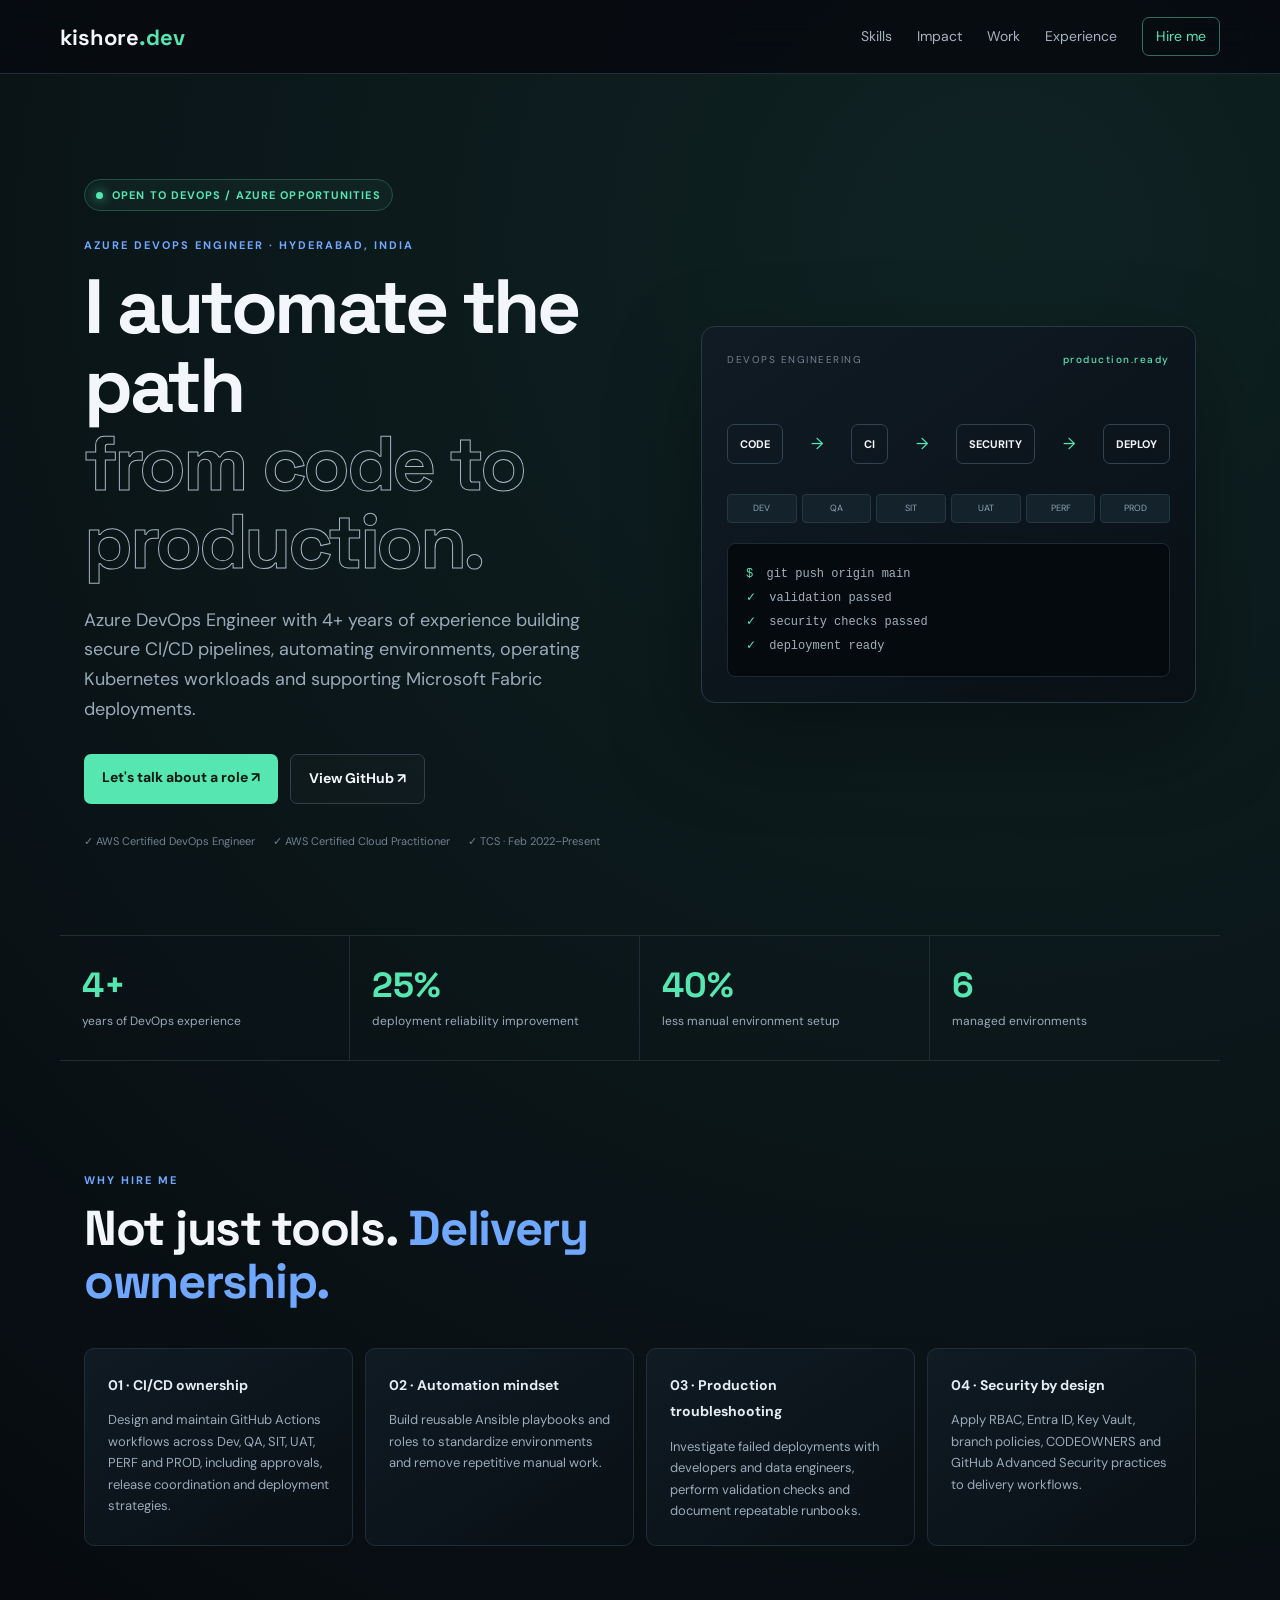
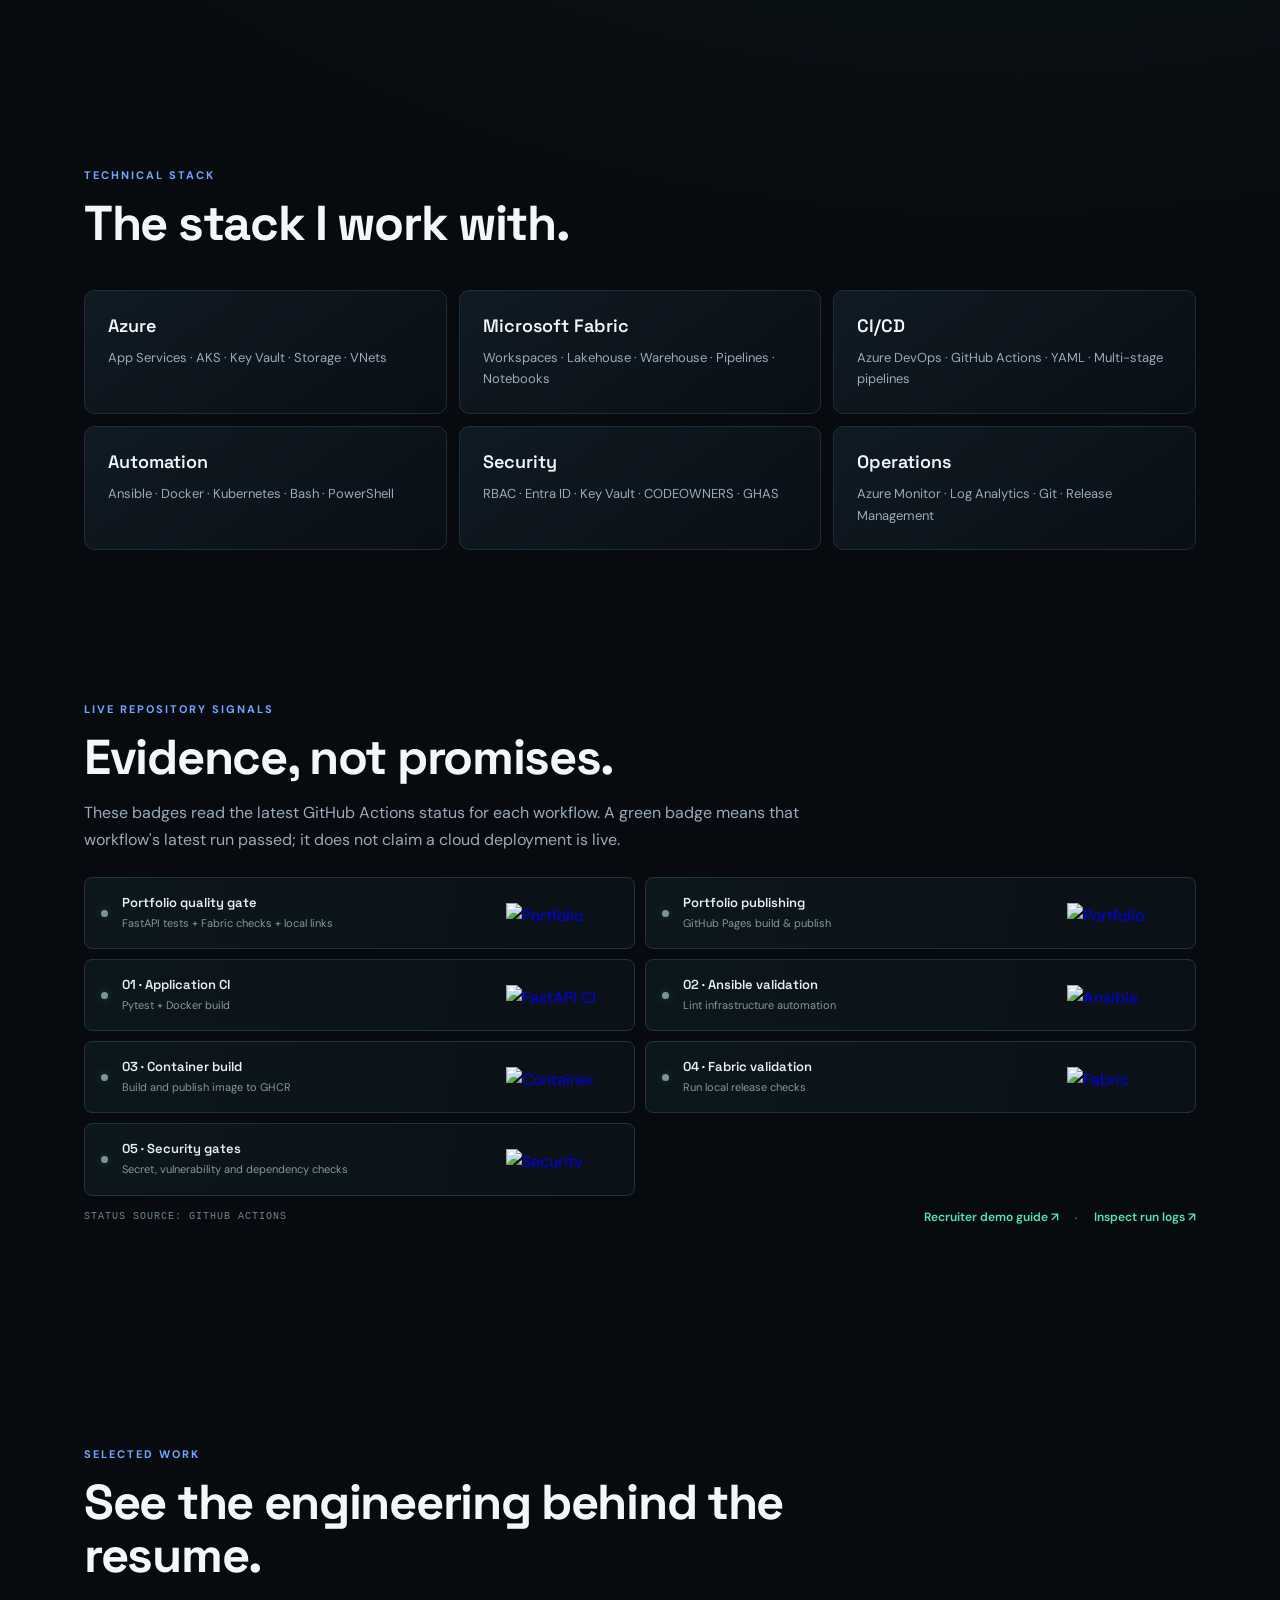
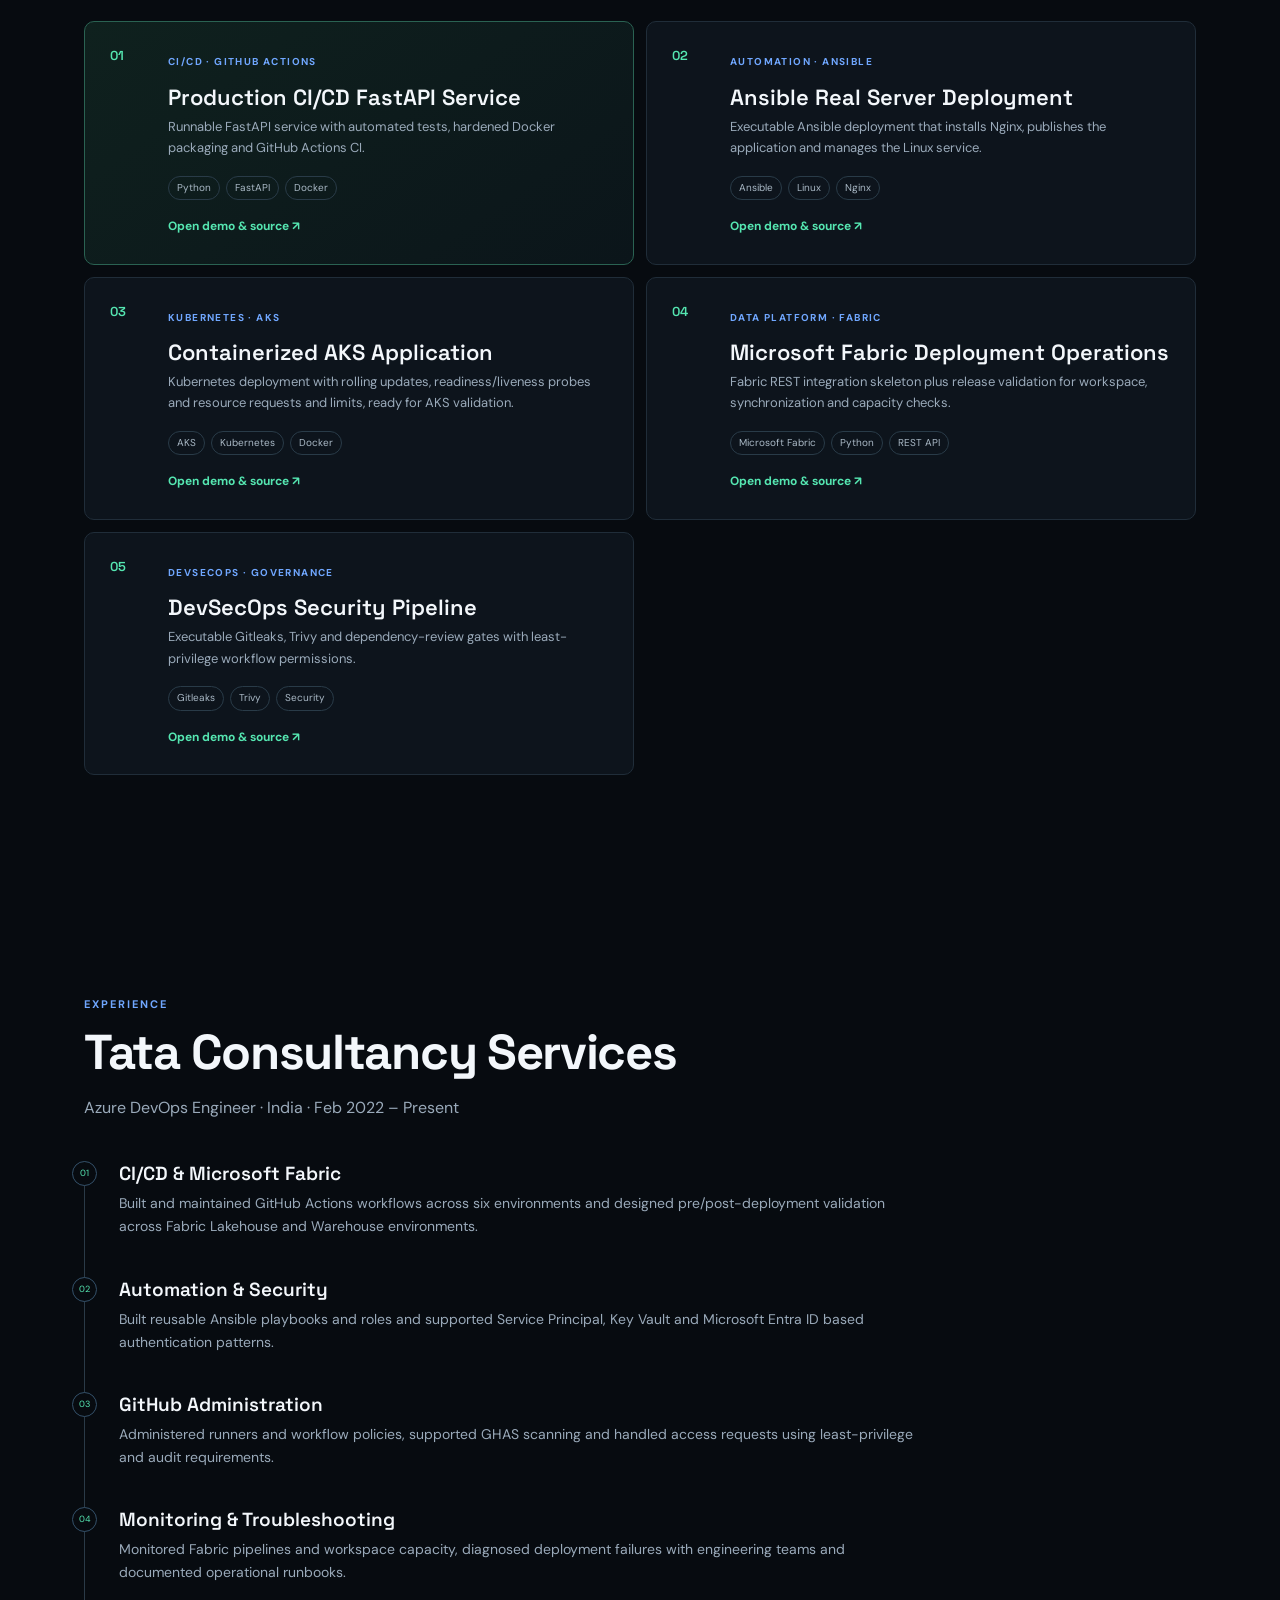
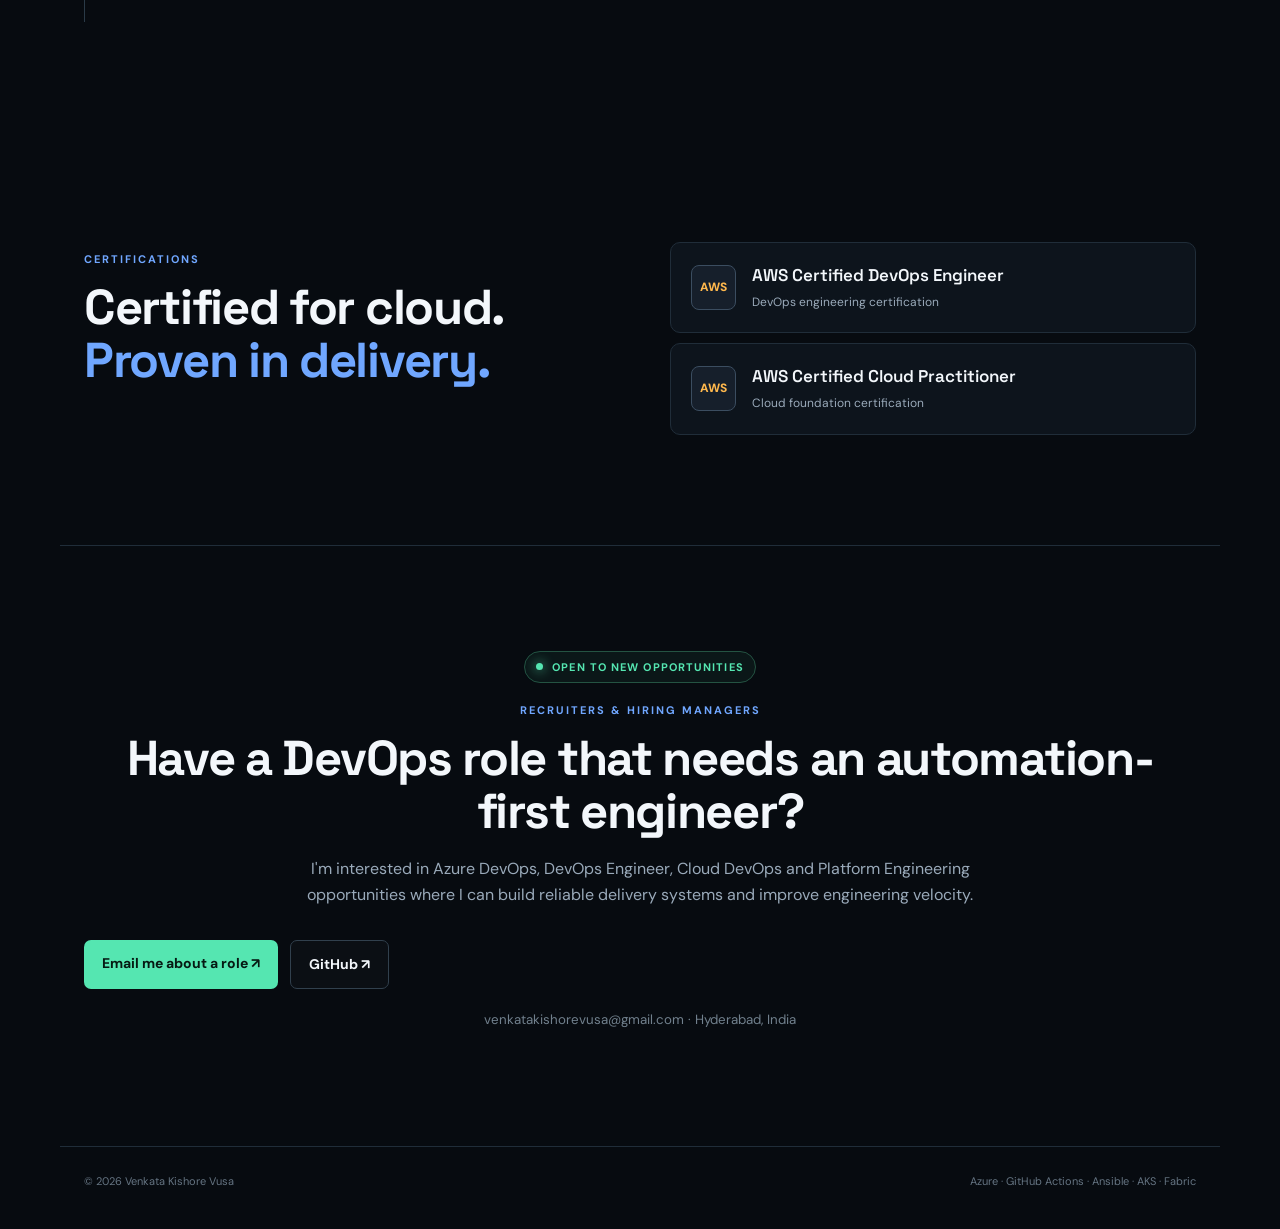
==== index.html @ d78094d7 "fix: link recruiter guide to rendered GitHub document" ====
<!doctype html>
<html lang="en">
<head>
<meta charset="utf-8">
<meta name="viewport" content="width=device-width,initial-scale=1">
<meta name="description" content="Venkata Kishore Vusa — Azure DevOps Engineer. 4+ years in Azure, GitHub Actions, CI/CD, Ansible, AKS, Microsoft Fabric and DevSecOps. Open to DevOps opportunities.">
<title>Venkata Kishore Vusa | Azure DevOps Engineer</title>
<link rel="stylesheet" href="styles.css">
<style>.project-link{display:inline-block;margin-top:17px;color:var(--accent);font-size:12px;font-weight:700;text-decoration:none}.project-link:hover{color:var(--text)}</style></head>
<body>
<header class="nav">
  <a class="brand" href="#top">kishore<span>.dev</span></a>
  <nav><a href="#skills">Skills</a><a href="#proof">Impact</a><a href="#work">Work</a><a href="#experience">Experience</a><a class="nav-hire" href="mailto:venkatakishorevusa@gmail.com?subject=DevOps%20Opportunity%20for%20Kishore">Hire me</a></nav>
</header>

<main id="top">
<section class="hero">
  <div>
    <div class="availability"><span></span> OPEN TO DEVOPS / AZURE OPPORTUNITIES</div>
    <p class="eyebrow">AZURE DEVOPS ENGINEER · HYDERABAD, INDIA</p>
    <h1>I automate the path<br><em>from code to production.</em></h1>
    <p class="lead">Azure DevOps Engineer with 4+ years of experience building secure CI/CD pipelines, automating environments, operating Kubernetes workloads and supporting Microsoft Fabric deployments.</p>
    <div class="hero-actions">
      <a class="btn primary" href="mailto:venkatakishorevusa@gmail.com?subject=DevOps%20Opportunity%20for%20Kishore">Let's talk about a role ↗</a>
      <a class="btn secondary" href="https://github.com/Kishore2488" target="_blank" rel="noreferrer">View GitHub ↗</a>
    </div>
    <div class="trust"><span>✓ AWS Certified DevOps Engineer</span><span>✓ AWS Certified Cloud Practitioner</span><span>✓ TCS · Feb 2022–Present</span></div>
  </div>
  <div class="hero-card">
    <div class="card-top"><span>DEVOPS ENGINEERING</span><b>production.ready</b></div>
    <div class="flow"><div>CODE</div><i>→</i><div>CI</div><i>→</i><div>SECURITY</div><i>→</i><div>DEPLOY</div></div>
    <div class="envs"><span>DEV</span><span>QA</span><span>SIT</span><span>UAT</span><span>PERF</span><span>PROD</span></div>
    <div class="terminal"><span>$</span> git push origin main<br><span>✓</span> validation passed<br><span>✓</span> security checks passed<br><span>✓</span> deployment ready</div>
  </div>
</section>

<section id="proof" class="proof">
  <div><strong>4+</strong><span>years of DevOps experience</span></div>
  <div><strong>25%</strong><span>deployment reliability improvement</span></div>
  <div><strong>40%</strong><span>less manual environment setup</span></div>
  <div><strong>6</strong><span>managed environments</span></div>
</section>

<section class="section recruiter">
  <div class="section-title"><p class="eyebrow">WHY HIRE ME</p><h2>Not just tools. <span>Delivery ownership.</span></h2></div>
  <div class="hire-grid">
    <article><b>01 · CI/CD ownership</b><p>Design and maintain GitHub Actions workflows across Dev, QA, SIT, UAT, PERF and PROD, including approvals, release coordination and deployment strategies.</p></article>
    <article><b>02 · Automation mindset</b><p>Build reusable Ansible playbooks and roles to standardize environments and remove repetitive manual work.</p></article>
    <article><b>03 · Production troubleshooting</b><p>Investigate failed deployments with developers and data engineers, perform validation checks and document repeatable runbooks.</p></article>
    <article><b>04 · Security by design</b><p>Apply RBAC, Entra ID, Key Vault, branch policies, CODEOWNERS and GitHub Advanced Security practices to delivery workflows.</p></article>
  </div>
</section>

<section id="skills" class="section">
  <div class="section-title"><p class="eyebrow">TECHNICAL STACK</p><h2>The stack I work with.</h2></div>
  <div class="skill-grid">
    <div><b>Azure</b><p>App Services · AKS · Key Vault · Storage · VNets</p></div>
    <div><b>Microsoft Fabric</b><p>Workspaces · Lakehouse · Warehouse · Pipelines · Notebooks</p></div>
    <div><b>CI/CD</b><p>Azure DevOps · GitHub Actions · YAML · Multi-stage pipelines</p></div>
    <div><b>Automation</b><p>Ansible · Docker · Kubernetes · Bash · PowerShell</p></div>
    <div><b>Security</b><p>RBAC · Entra ID · Key Vault · CODEOWNERS · GHAS</p></div>
    <div><b>Operations</b><p>Azure Monitor · Log Analytics · Git · Release Management</p></div>
  </div>
</section>

<section class="ops-panel section" id="pipeline-status">
  <div class="section-title"><p class="eyebrow">LIVE REPOSITORY SIGNALS</p><h2>Evidence, not promises.</h2><p class="muted">These badges read the latest GitHub Actions status for each workflow. A green badge means that workflow's latest run passed; it does not claim a cloud deployment is live.</p></div>
  <div class="ops-grid">
    <a class="ops-row" href="https://github.com/Kishore2488/azure-devops-engineer-portfolio/actions/workflows/portfolio-quality.yml" target="_blank" rel="noreferrer"><span class="ops-led"></span><span><b>Portfolio quality gate</b><small>FastAPI tests + Fabric checks + local links</small></span><img alt="Portfolio quality workflow status" src="https://github.com/Kishore2488/azure-devops-engineer-portfolio/actions/workflows/portfolio-quality.yml/badge.svg?branch=main"></a>
    <a class="ops-row" href="https://github.com/Kishore2488/azure-devops-engineer-portfolio/actions/workflows/pages.yml" target="_blank" rel="noreferrer"><span class="ops-led"></span><span><b>Portfolio publishing</b><small>GitHub Pages build & publish</small></span><img alt="Portfolio publishing workflow status" src="https://github.com/Kishore2488/azure-devops-engineer-portfolio/actions/workflows/pages.yml/badge.svg?branch=main"></a>
    <a class="ops-row" href="https://github.com/Kishore2488/azure-devops-engineer-portfolio/actions/workflows/project-01-ci.yml" target="_blank" rel="noreferrer"><span class="ops-led"></span><span><b>01 · Application CI</b><small>Pytest + Docker build</small></span><img alt="FastAPI CI status" src="https://github.com/Kishore2488/azure-devops-engineer-portfolio/actions/workflows/project-01-ci.yml/badge.svg?branch=main"></a>
    <a class="ops-row" href="https://github.com/Kishore2488/azure-devops-engineer-portfolio/actions/workflows/project-02-ansible.yml" target="_blank" rel="noreferrer"><span class="ops-led"></span><span><b>02 · Ansible validation</b><small>Lint infrastructure automation</small></span><img alt="Ansible validation status" src="https://github.com/Kishore2488/azure-devops-engineer-portfolio/actions/workflows/project-02-ansible.yml/badge.svg?branch=main"></a>
    <a class="ops-row" href="https://github.com/Kishore2488/azure-devops-engineer-portfolio/actions/workflows/project-03-container.yml" target="_blank" rel="noreferrer"><span class="ops-led"></span><span><b>03 · Container build</b><small>Build and publish image to GHCR</small></span><img alt="Container workflow status" src="https://github.com/Kishore2488/azure-devops-engineer-portfolio/actions/workflows/project-03-container.yml/badge.svg?branch=main"></a>
    <a class="ops-row" href="https://github.com/Kishore2488/azure-devops-engineer-portfolio/actions/workflows/project-04-fabric.yml" target="_blank" rel="noreferrer"><span class="ops-led"></span><span><b>04 · Fabric validation</b><small>Run local release checks</small></span><img alt="Fabric validation status" src="https://github.com/Kishore2488/azure-devops-engineer-portfolio/actions/workflows/project-04-fabric.yml/badge.svg?branch=main"></a>
    <a class="ops-row" href="https://github.com/Kishore2488/azure-devops-engineer-portfolio/actions/workflows/project-05-security.yml" target="_blank" rel="noreferrer"><span class="ops-led"></span><span><b>05 · Security gates</b><small>Secret, vulnerability and dependency checks</small></span><img alt="Security workflow status" src="https://github.com/Kishore2488/azure-devops-engineer-portfolio/actions/workflows/project-05-security.yml/badge.svg?branch=main"></a>
  </div>
  <div class="ops-foot"><span>STATUS SOURCE: GITHUB ACTIONS</span><span><a href="https://github.com/Kishore2488/azure-devops-engineer-portfolio/blob/main/docs/recruiter-guide.md" target="_blank" rel="noreferrer">Recruiter demo guide ↗</a> &nbsp;·&nbsp; <a href="https://github.com/Kishore2488/azure-devops-engineer-portfolio/actions" target="_blank" rel="noreferrer">Inspect run logs ↗</a></span></div>
</section>

<section id="work" class="section">
  <div class="section-title"><p class="eyebrow">SELECTED WORK</p><h2>See the engineering behind the resume.</h2></div>
  <div class="work-grid">
    <article class="work featured"><div class="number">01</div><div><span>CI/CD · GITHUB ACTIONS</span><h3>Production CI/CD FastAPI Service</h3><p>Runnable FastAPI service with automated tests, hardened Docker packaging and GitHub Actions CI.</p><div class="tags"><i>Python</i><i>FastAPI</i><i>Docker</i></div><a class="project-link" href="projects/01-cicd-fastapi-app/">Open demo & source ↗</a></div></article>
    <article class="work"><div class="number">02</div><div><span>AUTOMATION · ANSIBLE</span><h3>Ansible Real Server Deployment</h3><p>Executable Ansible deployment that installs Nginx, publishes the application and manages the Linux service.</p><div class="tags"><i>Ansible</i><i>Linux</i><i>Nginx</i></div><a class="project-link" href="projects/02-ansible-real-server/">Open demo & source ↗</a></div></article>
    <article class="work"><div class="number">03</div><div><span>KUBERNETES · AKS</span><h3>Containerized AKS Application</h3><p>Kubernetes deployment with rolling updates, readiness/liveness probes and resource requests and limits, ready for AKS validation.</p><div class="tags"><i>AKS</i><i>Kubernetes</i><i>Docker</i></div><a class="project-link" href="projects/03-aks-app/">Open demo & source ↗</a></div></article>
    <article class="work"><div class="number">04</div><div><span>DATA PLATFORM · FABRIC</span><h3>Microsoft Fabric Deployment Operations</h3><p>Fabric REST integration skeleton plus release validation for workspace, synchronization and capacity checks.</p><div class="tags"><i>Microsoft Fabric</i><i>Python</i><i>REST API</i></div><a class="project-link" href="projects/04-fabric-ops/">Open demo & source ↗</a></div></article>
    <article class="work"><div class="number">05</div><div><span>DEVSECOPS · GOVERNANCE</span><h3>DevSecOps Security Pipeline</h3><p>Executable Gitleaks, Trivy and dependency-review gates with least-privilege workflow permissions.</p><div class="tags"><i>Gitleaks</i><i>Trivy</i><i>Security</i></div><a class="project-link" href="projects/05-devsecops-pipeline/">Open demo & source ↗</a></div></article>
  </div>
</section>

<section id="experience" class="section experience">
  <div class="section-title"><p class="eyebrow">EXPERIENCE</p><h2>Tata Consultancy Services</h2><p class="muted">Azure DevOps Engineer · India · Feb 2022 – Present</p></div>
  <div class="timeline">
    <article><span>01</span><div><h3>CI/CD & Microsoft Fabric</h3><p>Built and maintained GitHub Actions workflows across six environments and designed pre/post-deployment validation across Fabric Lakehouse and Warehouse environments.</p></div></article>
    <article><span>02</span><div><h3>Automation & Security</h3><p>Built reusable Ansible playbooks and roles and supported Service Principal, Key Vault and Microsoft Entra ID based authentication patterns.</p></div></article>
    <article><span>03</span><div><h3>GitHub Administration</h3><p>Administered runners and workflow policies, supported GHAS scanning and handled access requests using least-privilege and audit requirements.</p></div></article>
    <article><span>04</span><div><h3>Monitoring & Troubleshooting</h3><p>Monitored Fabric pipelines and workspace capacity, diagnosed deployment failures with engineering teams and documented operational runbooks.</p></div></article>
  </div>
</section>

<section class="section certifications">
  <div class="section-title"><p class="eyebrow">CERTIFICATIONS</p><h2>Certified for cloud. <span>Proven in delivery.</span></h2></div>
  <div class="cert-grid"><article><div class="cert-badge">AWS</div><div><b>AWS Certified DevOps Engineer</b><p>DevOps engineering certification</p></div></article><article><div class="cert-badge">AWS</div><div><b>AWS Certified Cloud Practitioner</b><p>Cloud foundation certification</p></div></article></div>
</section>

<section id="contact" class="contact">
  <div class="availability"><span></span> OPEN TO NEW OPPORTUNITIES</div>
  <p class="eyebrow">RECRUITERS & HIRING MANAGERS</p>
  <h2>Have a DevOps role that needs an automation-first engineer?</h2>
  <p>I'm interested in Azure DevOps, DevOps Engineer, Cloud DevOps and Platform Engineering opportunities where I can build reliable delivery systems and improve engineering velocity.</p>
  <div class="hero-actions center"><a class="btn primary" href="mailto:venkatakishorevusa@gmail.com?subject=DevOps%20Job%20Opportunity">Email me about a role ↗</a><a class="btn secondary" href="https://github.com/Kishore2488" target="_blank" rel="noreferrer">GitHub ↗</a></div>
  <small>venkatakishorevusa@gmail.com · Hyderabad, India</small>
</section>
</main>
<footer><span>© 2026 Venkata Kishore Vusa</span><span>Azure · GitHub Actions · Ansible · AKS · Fabric</span></footer>
<script src="script.js"></script>
</body>
</html>
---- styles.css ----
@import url('https://fonts.googleapis.com/css2?family=DM+Sans:wght@400;500;600;700&family=Space+Grotesk:wght@500;600;700&display=swap');
:root{--bg:#070b10;--panel:#0d141c;--panel2:#111b24;--line:#202d39;--text:#f3f7fb;--muted:#9aaaba;--accent:#55e6b1;--blue:#70a7ff;--max:1160px}
*{box-sizing:border-box}html{scroll-behavior:smooth}body{margin:0;background:radial-gradient(circle at 78% 4%,rgba(36,95,82,.28),transparent 28%),var(--bg);color:var(--text);font-family:"DM Sans",sans-serif;line-height:1.65}.nav{position:sticky;top:0;z-index:20;display:flex;justify-content:space-between;align-items:center;padding:17px max(24px,calc((100% - var(--max))/2));background:rgba(7,11,16,.9);backdrop-filter:blur(16px);border-bottom:1px solid var(--line)}.brand{font:700 22px "Space Grotesk";color:var(--text);text-decoration:none}.brand span{color:var(--accent)}nav{display:flex;align-items:center;gap:25px}nav a{color:#a6b2bf;text-decoration:none;font-size:14px}nav a:hover{color:var(--text)}.nav-hire{border:1px solid #356e5d;border-radius:7px;padding:7px 13px;color:var(--accent)!important}.hero,.section,.proof,.contact{max-width:var(--max);margin:auto}.hero{min-height:700px;padding:105px 24px 85px;display:grid;grid-template-columns:1.05fr .95fr;gap:70px;align-items:center}.availability{display:inline-flex;align-items:center;gap:9px;border:1px solid #245342;background:rgba(49,129,98,.1);color:var(--accent);padding:6px 11px;border-radius:100px;font-size:11px;font-weight:700;letter-spacing:1.1px;margin-bottom:25px}.availability span{width:7px;height:7px;border-radius:50%;background:var(--accent);box-shadow:0 0 12px var(--accent)}.eyebrow{font-size:11px;letter-spacing:2px;color:var(--blue);font-weight:700;margin:0 0 13px}.hero h1{font:700 clamp(48px,6vw,78px)/1.02 "Space Grotesk";letter-spacing:-3.5px;margin:0 0 25px}.hero h1 em{font-style:normal;color:transparent;-webkit-text-stroke:1px #a7b7c6}.lead{font-size:18px;color:var(--muted);max-width:690px}.hero-actions{display:flex;gap:12px;flex-wrap:wrap;margin-top:30px}.btn{display:inline-block;padding:12px 18px;border-radius:7px;text-decoration:none;font-weight:700;font-size:14px}.primary{background:var(--accent);color:#061a13}.secondary{border:1px solid #31404d;color:var(--text);background:rgba(255,255,255,.015)}.trust{display:flex;gap:18px;flex-wrap:wrap;margin-top:28px;color:#718191;font-size:11px}.hero-card{border:1px solid #263947;border-radius:14px;background:linear-gradient(145deg,#101b24,#091016);padding:25px;box-shadow:0 35px 90px rgba(0,0,0,.35)}.card-top{display:flex;justify-content:space-between;font-size:10px;letter-spacing:1.5px;color:#728291}.card-top b{color:var(--accent);font-weight:500}.flow{display:flex;align-items:center;justify-content:space-between;margin:55px 0 30px}.flow div{border:1px solid #304352;border-radius:7px;padding:10px 12px;font-size:11px;font-weight:700}.flow i{font-style:normal;color:var(--accent)}.envs{display:flex;gap:5px}.envs span{flex:1;text-align:center;background:#14222b;border:1px solid #243844;border-radius:4px;padding:6px 2px;color:#91a3b2;font-size:9px}.terminal{margin-top:20px;background:#050a0e;border:1px solid #1b2b35;border-radius:8px;padding:18px;color:#9fb0ba;font:12px/2 ui-monospace,SFMono-Regular,Consolas,monospace}.terminal span{color:var(--accent);margin-right:6px}.proof{display:grid;grid-template-columns:repeat(4,1fr);border-top:1px solid var(--line);border-bottom:1px solid var(--line)}.proof div{padding:27px 22px;border-right:1px solid var(--line)}.proof div:last-child{border:0}.proof strong{display:block;color:var(--accent);font:700 35px "Space Grotesk"}.proof span{color:var(--muted);font-size:12px}.section{padding:110px 24px}.section-title{margin-bottom:40px;max-width:760px}.section h2,.contact h2{font:700 clamp(31px,4vw,49px)/1.08 "Space Grotesk";letter-spacing:-1.3px;margin:0}.section h2 span,.contact h2 span{color:var(--blue)}.hire-grid,.skill-grid{display:grid;grid-template-columns:repeat(4,1fr);gap:12px}.hire-grid article,.skill-grid div{background:linear-gradient(145deg,rgba(16,27,36,.95),rgba(9,16,22,.85));border:1px solid var(--line);border-radius:10px;padding:23px}.hire-grid article b{font-size:14px;color:#e4edf4}.hire-grid p,.skill-grid p{color:var(--muted);font-size:13px;margin:11px 0 0}.skill-grid{grid-template-columns:repeat(3,1fr)}.skill-grid div b{font:600 18px "Space Grotesk"}.skill-grid div p{margin-top:7px}.work-grid{display:grid;grid-template-columns:repeat(2,1fr);gap:12px}.work{display:grid;grid-template-columns:48px 1fr;gap:10px;border:1px solid var(--line);background:var(--panel);border-radius:10px;padding:25px}.work.featured{border-color:#2a6252;background:linear-gradient(145deg,#0f211e,#0b151a)}.number{color:var(--accent);font:600 13px "Space Grotesk"}.work span{color:var(--blue);font-size:10px;letter-spacing:1.4px;font-weight:700}.work h3{font:600 22px "Space Grotesk";margin:9px 0 5px}.work p{color:var(--muted);font-size:13px;margin:0}.tags{display:flex;gap:6px;flex-wrap:wrap;margin-top:17px}.tags i{font-style:normal;border:1px solid #293b48;color:#aab9c6;border-radius:100px;padding:3px 8px;font-size:10px}.center{text-align:center;margin-top:32px}.timeline{border-left:1px solid #2a3a47}.timeline article{position:relative;padding:0 0 38px 34px;display:grid;grid-template-columns:1fr}.timeline article>span{position:absolute;left:-13px;top:0;width:25px;height:25px;border-radius:50%;display:grid;place-items:center;border:1px solid #34516a;background:var(--bg);color:var(--accent);font-size:9px}.timeline h3{font:600 19px "Space Grotesk";margin:0 0 6px}.timeline p{color:var(--muted);max-width:800px;margin:0;font-size:14px}.muted{color:var(--muted)}.certifications{display:grid;grid-template-columns:1fr 1fr;gap:60px;align-items:center}.cert-grid{display:grid;gap:10px}.cert-grid article{display:flex;align-items:center;gap:16px;padding:20px;border:1px solid var(--line);background:var(--panel);border-radius:10px}.cert-badge{width:45px;height:45px;border-radius:8px;display:grid;place-items:center;background:#161f2b;border:1px solid #3b4d60;color:#ffb84d;font-weight:800;font-size:12px}.cert-grid b{font:600 17px "Space Grotesk"}.cert-grid p{margin:3px 0 0;color:var(--muted);font-size:12px}.contact{text-align:center;padding:105px 24px 115px;border-top:1px solid var(--line)}.contact>p:not(.eyebrow){max-width:680px;margin:18px auto;color:var(--muted)}.contact small{display:block;color:#71808d;margin-top:20px}.contact .availability{margin-bottom:18px}footer{max-width:var(--max);margin:auto;padding:25px 24px 38px;border-top:1px solid var(--line);display:flex;justify-content:space-between;color:#657482;font-size:11px}@media(max-width:850px){nav a:not(.nav-hire){display:none}.hero{grid-template-columns:1fr;padding-top:75px}.proof{grid-template-columns:1fr 1fr;margin:0 24px}.proof div:nth-child(2){border-right:0}.hire-grid{grid-template-columns:1fr 1fr}.skill-grid,.work-grid{grid-template-columns:1fr}.certifications{grid-template-columns:1fr;gap:25px}footer{display:block}footer span{display:block;margin:5px 0}}@media(max-width:520px){.hire-grid{grid-template-columns:1fr}.hero h1{letter-spacing:-2px}.flow{gap:5px}.flow div{padding:8px 6px}.trust{display:block}.trust span{display:block;margin:7px 0}}

/* Terminal-inspired operations dashboard */
.ops-panel{padding-top:40px!important}
.ops-panel .section-title{margin-bottom:24px}
.ops-grid{display:grid;grid-template-columns:1fr 1fr;gap:10px}
.ops-row{display:grid;grid-template-columns:9px minmax(0,1fr) auto;gap:12px;align-items:center;padding:16px;background:linear-gradient(100deg,#0c171b,#0a1117);border:1px solid #21343a;border-radius:8px;text-decoration:none;min-width:0;transition:border-color .2s,transform .2s}
.ops-row:hover{border-color:#3b8c70;transform:translateY(-2px)}
.ops-led{width:7px;height:7px;background:#7e929a;border-radius:50%;box-shadow:0 0 8px rgba(85,230,177,.25)}
.ops-row b{display:block;color:#e7f1f4;font:600 13px "Space Grotesk"}
.ops-row small{display:block;color:#8496a3;font-size:11px;margin-top:3px}
.ops-row img{max-width:112px;height:20px}
.ops-foot{display:flex;justify-content:space-between;align-items:center;margin-top:13px;color:#6d8589;font:10px ui-monospace,monospace;letter-spacing:1px}
.ops-foot a{color:var(--accent);text-decoration:none;font:600 12px "DM Sans";letter-spacing:0}
@media(max-width:700px){.ops-grid{grid-template-columns:1fr}.ops-row{grid-template-columns:8px minmax(0,1fr) auto}.ops-row img{max-width:100px}.ops-foot{gap:12px;align-items:flex-start;flex-direction:column}}
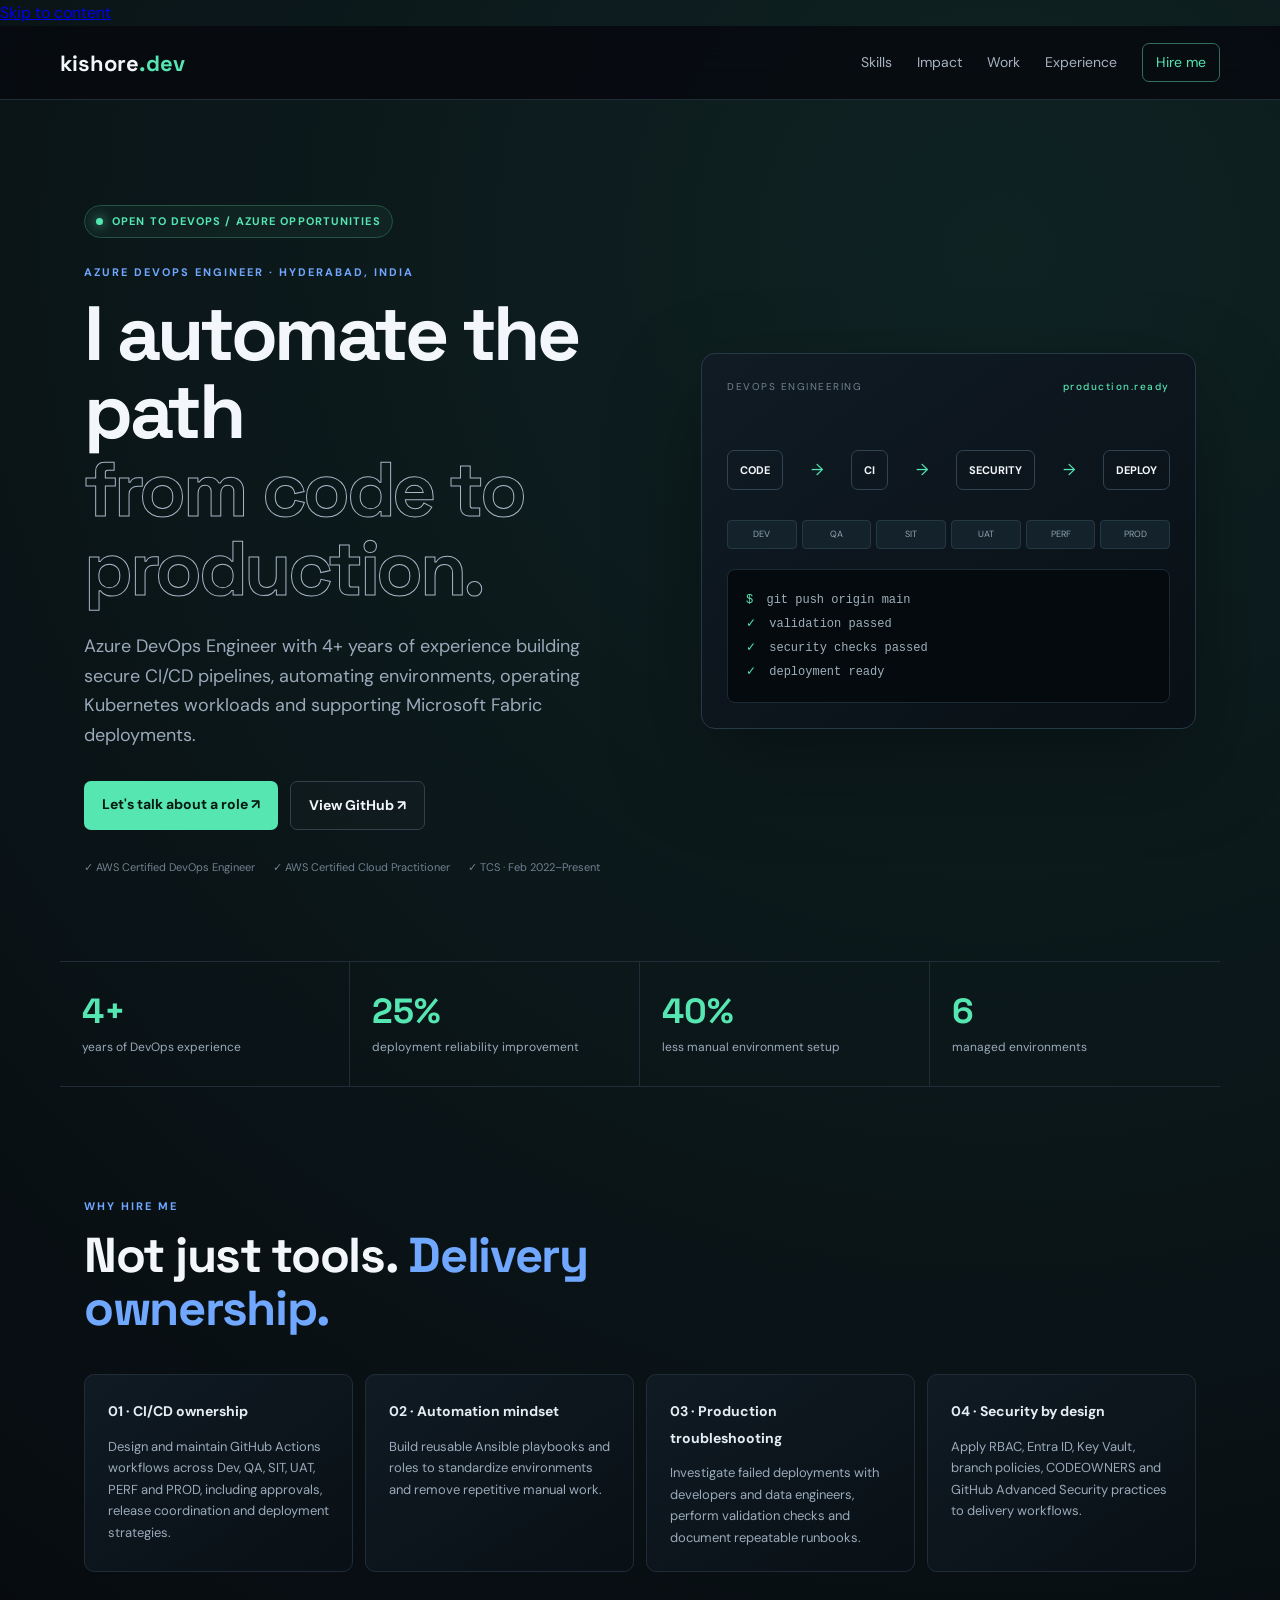
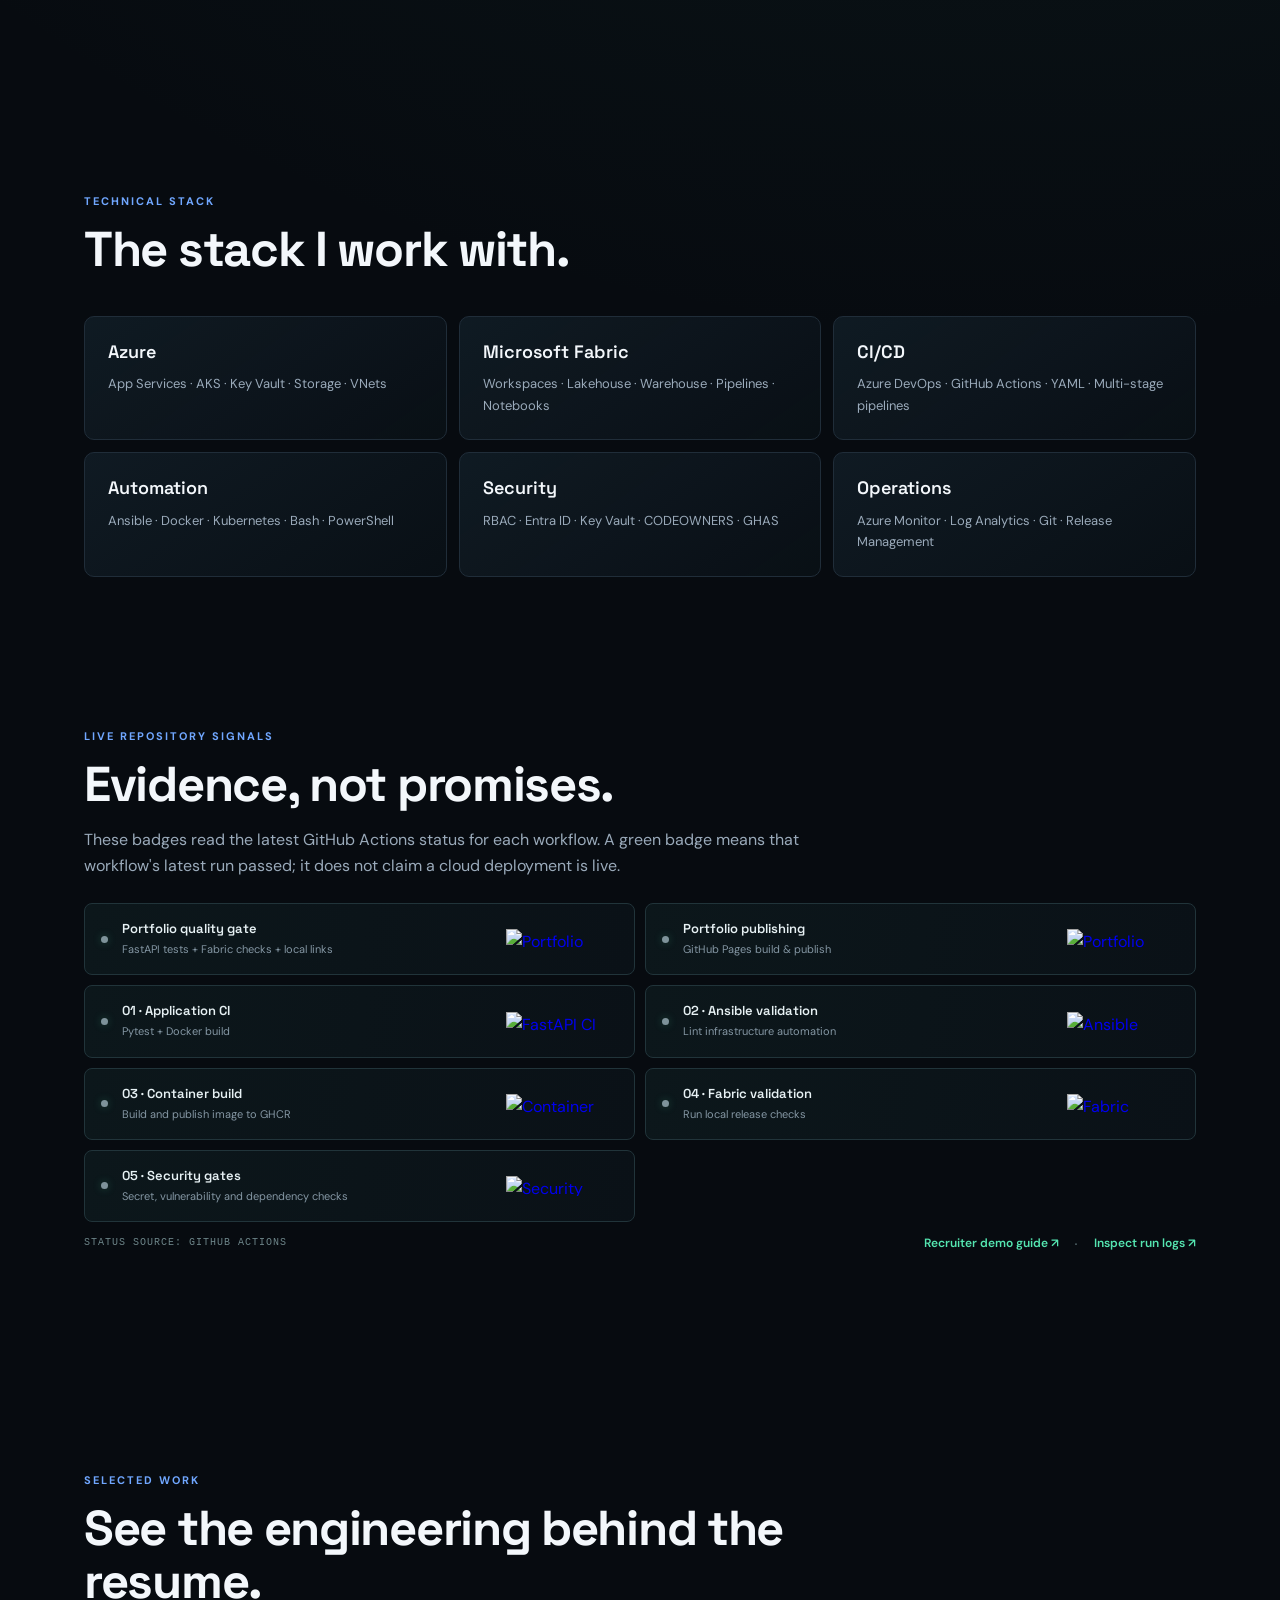
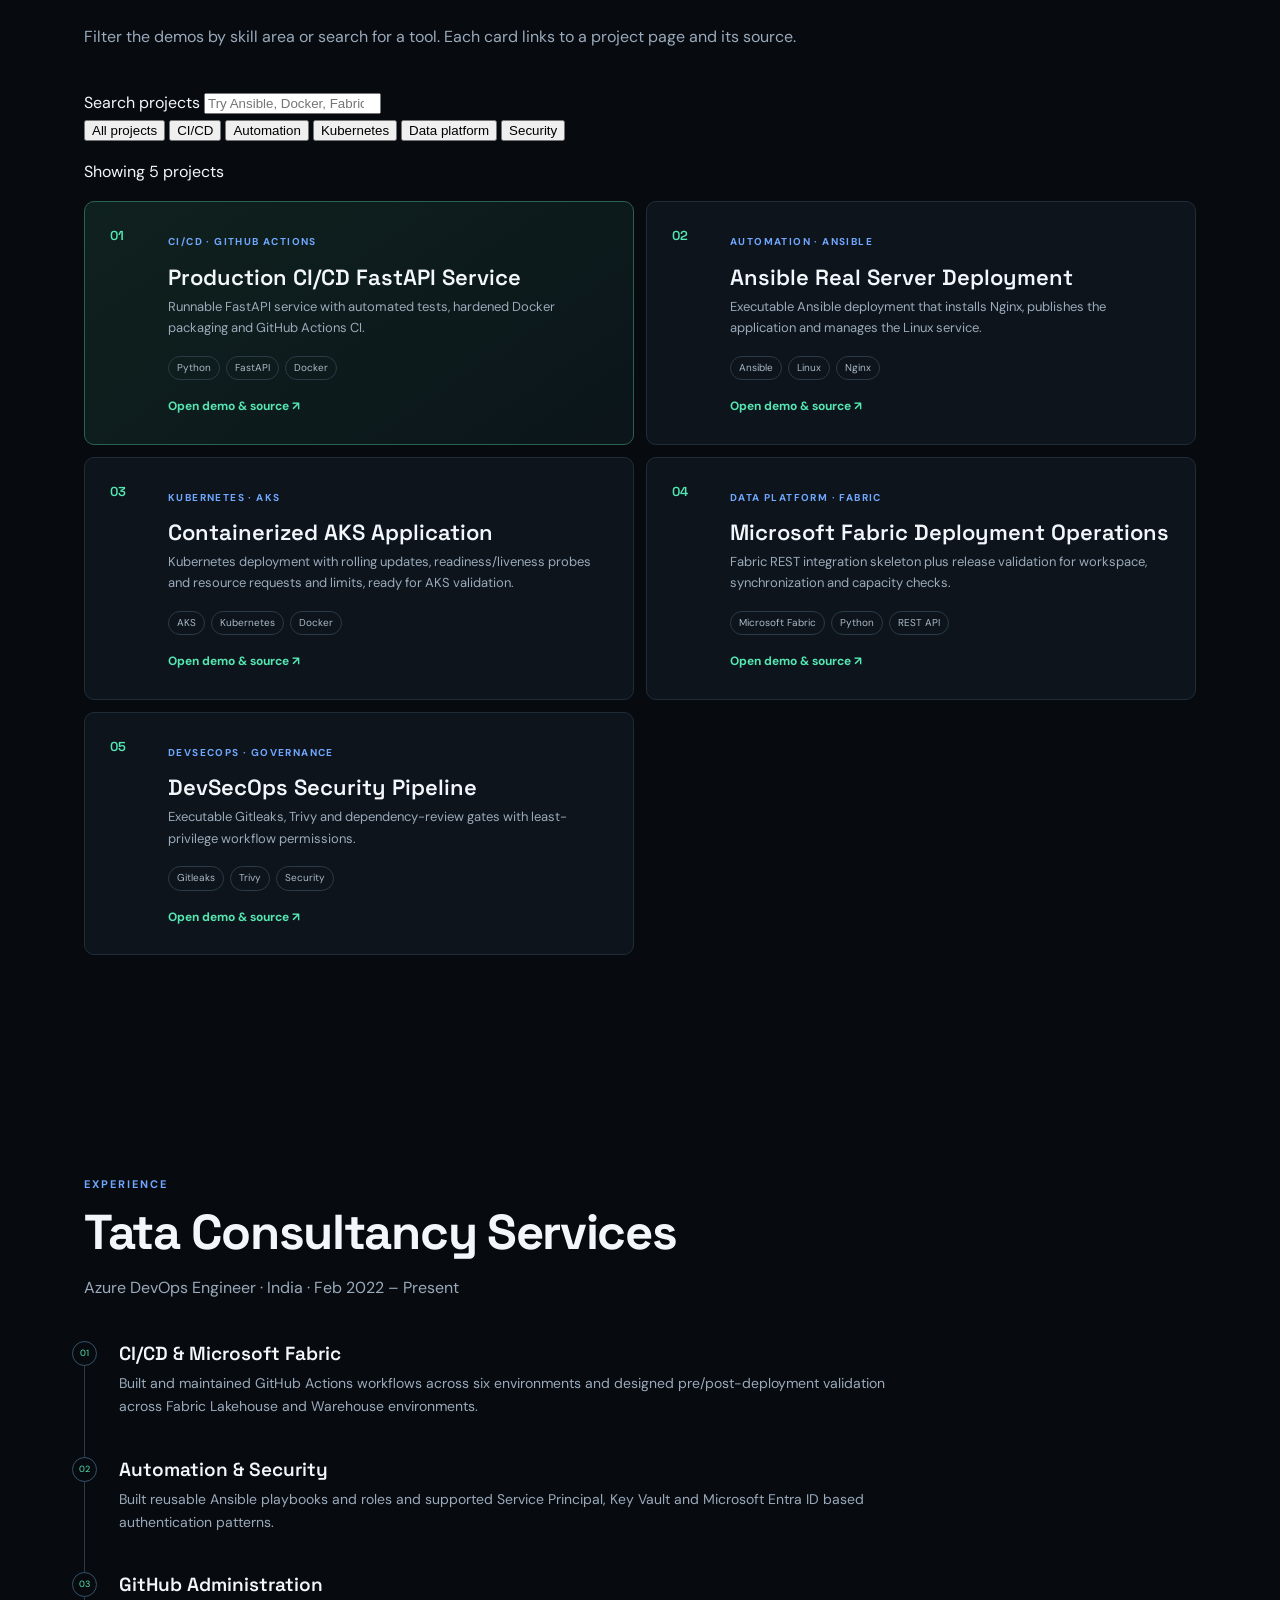
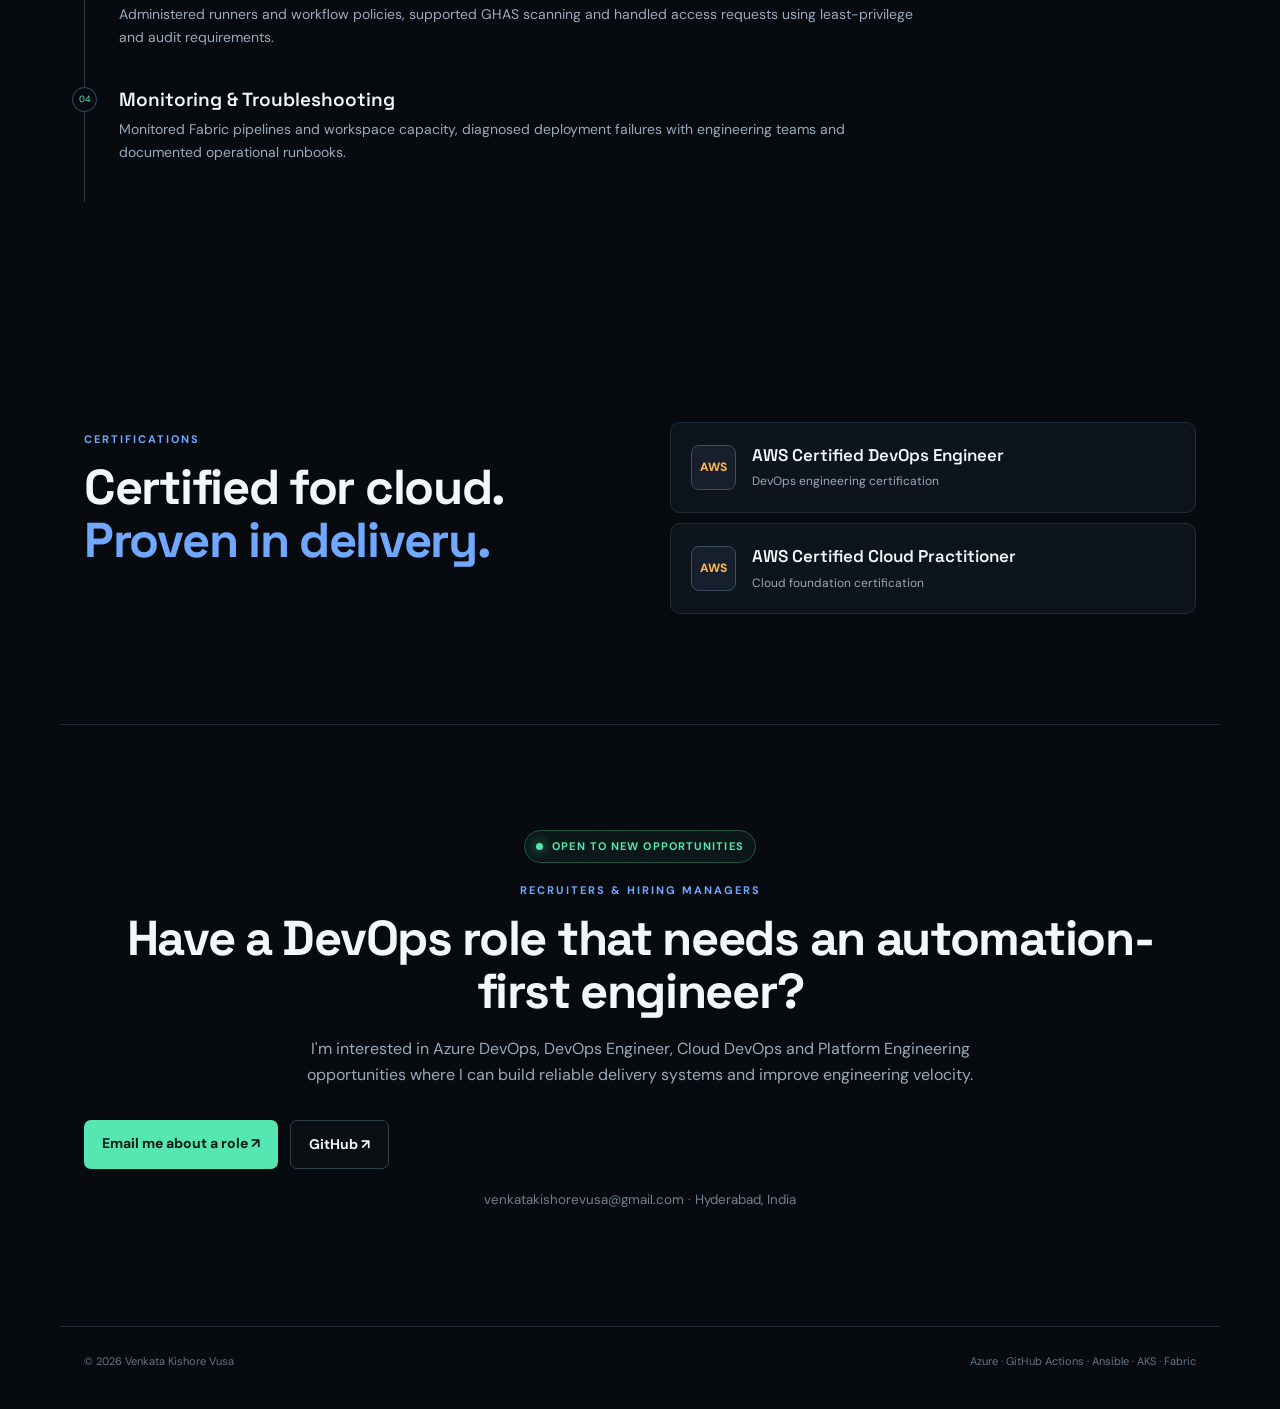
==== commit a2effd62: "feat: add searchable project explorer and social metadata" ====
--- a/index.html
+++ b/index.html
@@ -4,16 +4,22 @@
 <meta charset="utf-8">
 <meta name="viewport" content="width=device-width,initial-scale=1">
 <meta name="description" content="Venkata Kishore Vusa — Azure DevOps Engineer. 4+ years in Azure, GitHub Actions, CI/CD, Ansible, AKS, Microsoft Fabric and DevSecOps. Open to DevOps opportunities.">
+<meta name="theme-color" content="#070b10">
+<meta property="og:type" content="website">
+<meta property="og:title" content="Venkata Kishore Vusa | Azure DevOps Engineer">
+<meta property="og:description" content="A hiring-focused DevOps portfolio with executable projects, GitHub Actions quality gates and practical deployment runbooks.">
+<meta property="og:url" content="https://kishore2488.github.io/azure-devops-engineer-portfolio/">
 <title>Venkata Kishore Vusa | Azure DevOps Engineer</title>
 <link rel="stylesheet" href="styles.css">
 <style>.project-link{display:inline-block;margin-top:17px;color:var(--accent);font-size:12px;font-weight:700;text-decoration:none}.project-link:hover{color:var(--text)}</style></head>
 <body>
+<a class="skip-link" href="#main-content">Skip to content</a>
 <header class="nav">
   <a class="brand" href="#top">kishore<span>.dev</span></a>
   <nav><a href="#skills">Skills</a><a href="#proof">Impact</a><a href="#work">Work</a><a href="#experience">Experience</a><a class="nav-hire" href="mailto:venkatakishorevusa@gmail.com?subject=DevOps%20Opportunity%20for%20Kishore">Hire me</a></nav>
 </header>
 
-<main id="top">
+<main id="top" tabindex="-1">
 <section class="hero">
   <div>
     <div class="availability"><span></span> OPEN TO DEVOPS / AZURE OPPORTUNITIES</div>
@@ -78,13 +84,26 @@
 </section>
 
 <section id="work" class="section">
-  <div class="section-title"><p class="eyebrow">SELECTED WORK</p><h2>See the engineering behind the resume.</h2></div>
+  <div class="section-title"><p class="eyebrow">SELECTED WORK</p><h2>See the engineering behind the resume.</h2><p class="muted">Filter the demos by skill area or search for a tool. Each card links to a project page and its source.</p></div>
+  <div class="project-controls" aria-label="Project filters">
+    <label class="project-search-label" for="project-search">Search projects</label>
+    <input id="project-search" class="project-search" type="search" placeholder="Try Ansible, Docker, Fabric…" autocomplete="off">
+    <div class="filter-buttons" role="group" aria-label="Filter projects by category">
+      <button class="filter-btn active" type="button" data-filter="all" aria-pressed="true">All projects</button>
+      <button class="filter-btn" type="button" data-filter="cicd" aria-pressed="false">CI/CD</button>
+      <button class="filter-btn" type="button" data-filter="automation" aria-pressed="false">Automation</button>
+      <button class="filter-btn" type="button" data-filter="kubernetes" aria-pressed="false">Kubernetes</button>
+      <button class="filter-btn" type="button" data-filter="data" aria-pressed="false">Data platform</button>
+      <button class="filter-btn" type="button" data-filter="security" aria-pressed="false">Security</button>
+    </div>
+    <p id="project-results" class="project-results" role="status" aria-live="polite">Showing 5 projects</p>
+  </div>
   <div class="work-grid">
-    <article class="work featured"><div class="number">01</div><div><span>CI/CD · GITHUB ACTIONS</span><h3>Production CI/CD FastAPI Service</h3><p>Runnable FastAPI service with automated tests, hardened Docker packaging and GitHub Actions CI.</p><div class="tags"><i>Python</i><i>FastAPI</i><i>Docker</i></div><a class="project-link" href="projects/01-cicd-fastapi-app/">Open demo & source ↗</a></div></article>
-    <article class="work"><div class="number">02</div><div><span>AUTOMATION · ANSIBLE</span><h3>Ansible Real Server Deployment</h3><p>Executable Ansible deployment that installs Nginx, publishes the application and manages the Linux service.</p><div class="tags"><i>Ansible</i><i>Linux</i><i>Nginx</i></div><a class="project-link" href="projects/02-ansible-real-server/">Open demo & source ↗</a></div></article>
-    <article class="work"><div class="number">03</div><div><span>KUBERNETES · AKS</span><h3>Containerized AKS Application</h3><p>Kubernetes deployment with rolling updates, readiness/liveness probes and resource requests and limits, ready for AKS validation.</p><div class="tags"><i>AKS</i><i>Kubernetes</i><i>Docker</i></div><a class="project-link" href="projects/03-aks-app/">Open demo & source ↗</a></div></article>
-    <article class="work"><div class="number">04</div><div><span>DATA PLATFORM · FABRIC</span><h3>Microsoft Fabric Deployment Operations</h3><p>Fabric REST integration skeleton plus release validation for workspace, synchronization and capacity checks.</p><div class="tags"><i>Microsoft Fabric</i><i>Python</i><i>REST API</i></div><a class="project-link" href="projects/04-fabric-ops/">Open demo & source ↗</a></div></article>
-    <article class="work"><div class="number">05</div><div><span>DEVSECOPS · GOVERNANCE</span><h3>DevSecOps Security Pipeline</h3><p>Executable Gitleaks, Trivy and dependency-review gates with least-privilege workflow permissions.</p><div class="tags"><i>Gitleaks</i><i>Trivy</i><i>Security</i></div><a class="project-link" href="projects/05-devsecops-pipeline/">Open demo & source ↗</a></div></article>
+    <article class="work featured" data-category="cicd" data-search="fastapi python tests docker github actions continuous integration api"><div class="number">01</div><div><span>CI/CD · GITHUB ACTIONS</span><h3>Production CI/CD FastAPI Service</h3><p>Runnable FastAPI service with automated tests, hardened Docker packaging and GitHub Actions CI.</p><div class="tags"><i>Python</i><i>FastAPI</i><i>Docker</i></div><a class="project-link" href="projects/01-cicd-fastapi-app/">Open demo & source ↗</a></div></article>
+    <article class="work" data-category="automation" data-search="ansible linux nginx configuration management idempotent server"><div class="number">02</div><div><span>AUTOMATION · ANSIBLE</span><h3>Ansible Real Server Deployment</h3><p>Executable Ansible deployment that installs Nginx, publishes the application and manages the Linux service.</p><div class="tags"><i>Ansible</i><i>Linux</i><i>Nginx</i></div><a class="project-link" href="projects/02-ansible-real-server/">Open demo & source ↗</a></div></article>
+    <article class="work" data-category="kubernetes" data-search="aks kubernetes docker container rolling updates probes"><div class="number">03</div><div><span>KUBERNETES · AKS</span><h3>Containerized AKS Application</h3><p>Kubernetes deployment with rolling updates, readiness/liveness probes and resource requests and limits, ready for AKS validation.</p><div class="tags"><i>AKS</i><i>Kubernetes</i><i>Docker</i></div><a class="project-link" href="projects/03-aks-app/">Open demo & source ↗</a></div></article>
+    <article class="work" data-category="data" data-search="microsoft fabric lakehouse warehouse python rest api synchronization"><div class="number">04</div><div><span>DATA PLATFORM · FABRIC</span><h3>Microsoft Fabric Deployment Operations</h3><p>Fabric REST integration skeleton plus release validation for workspace, synchronization and capacity checks.</p><div class="tags"><i>Microsoft Fabric</i><i>Python</i><i>REST API</i></div><a class="project-link" href="projects/04-fabric-ops/">Open demo & source ↗</a></div></article>
+    <article class="work" data-category="security" data-search="devsecops gitleaks trivy dependency review secret scanning security"><div class="number">05</div><div><span>DEVSECOPS · GOVERNANCE</span><h3>DevSecOps Security Pipeline</h3><p>Executable Gitleaks, Trivy and dependency-review gates with least-privilege workflow permissions.</p><div class="tags"><i>Gitleaks</i><i>Trivy</i><i>Security</i></div><a class="project-link" href="projects/05-devsecops-pipeline/">Open demo & source ↗</a></div></article>
   </div>
 </section>
 
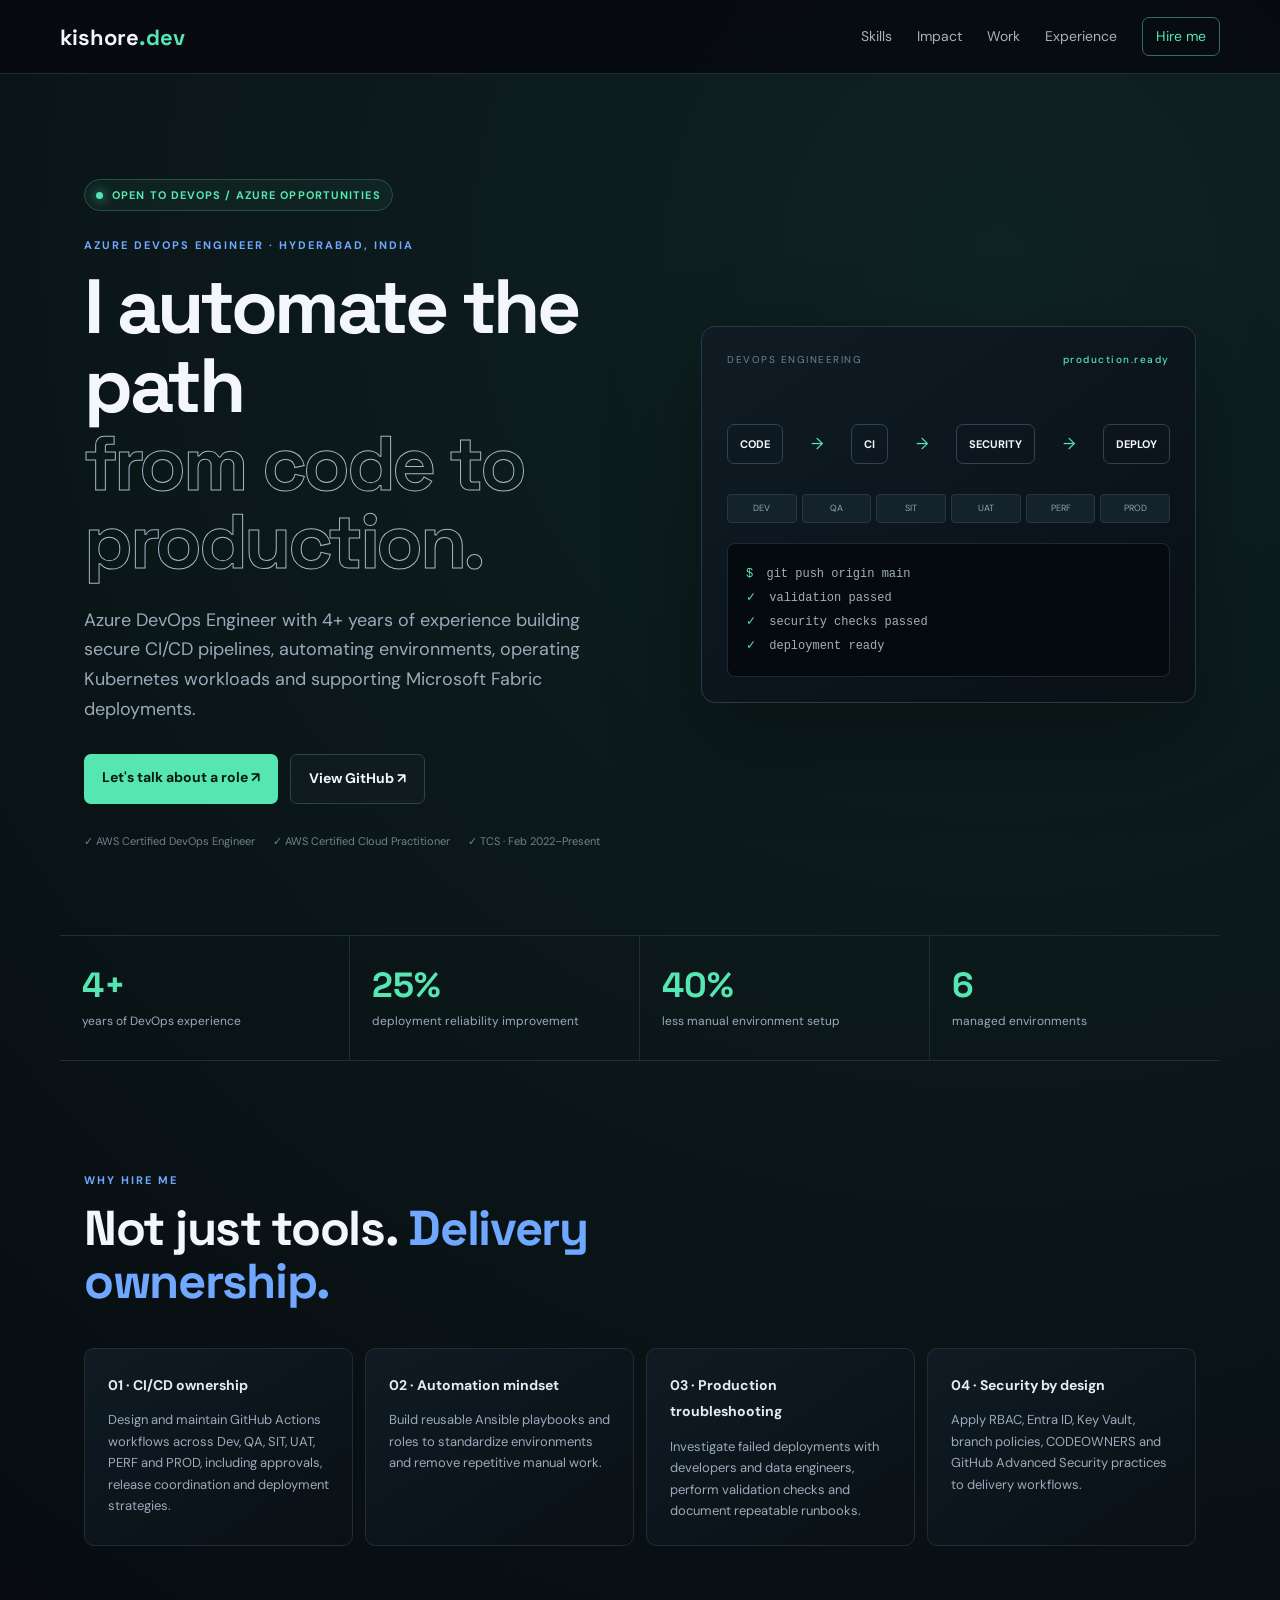
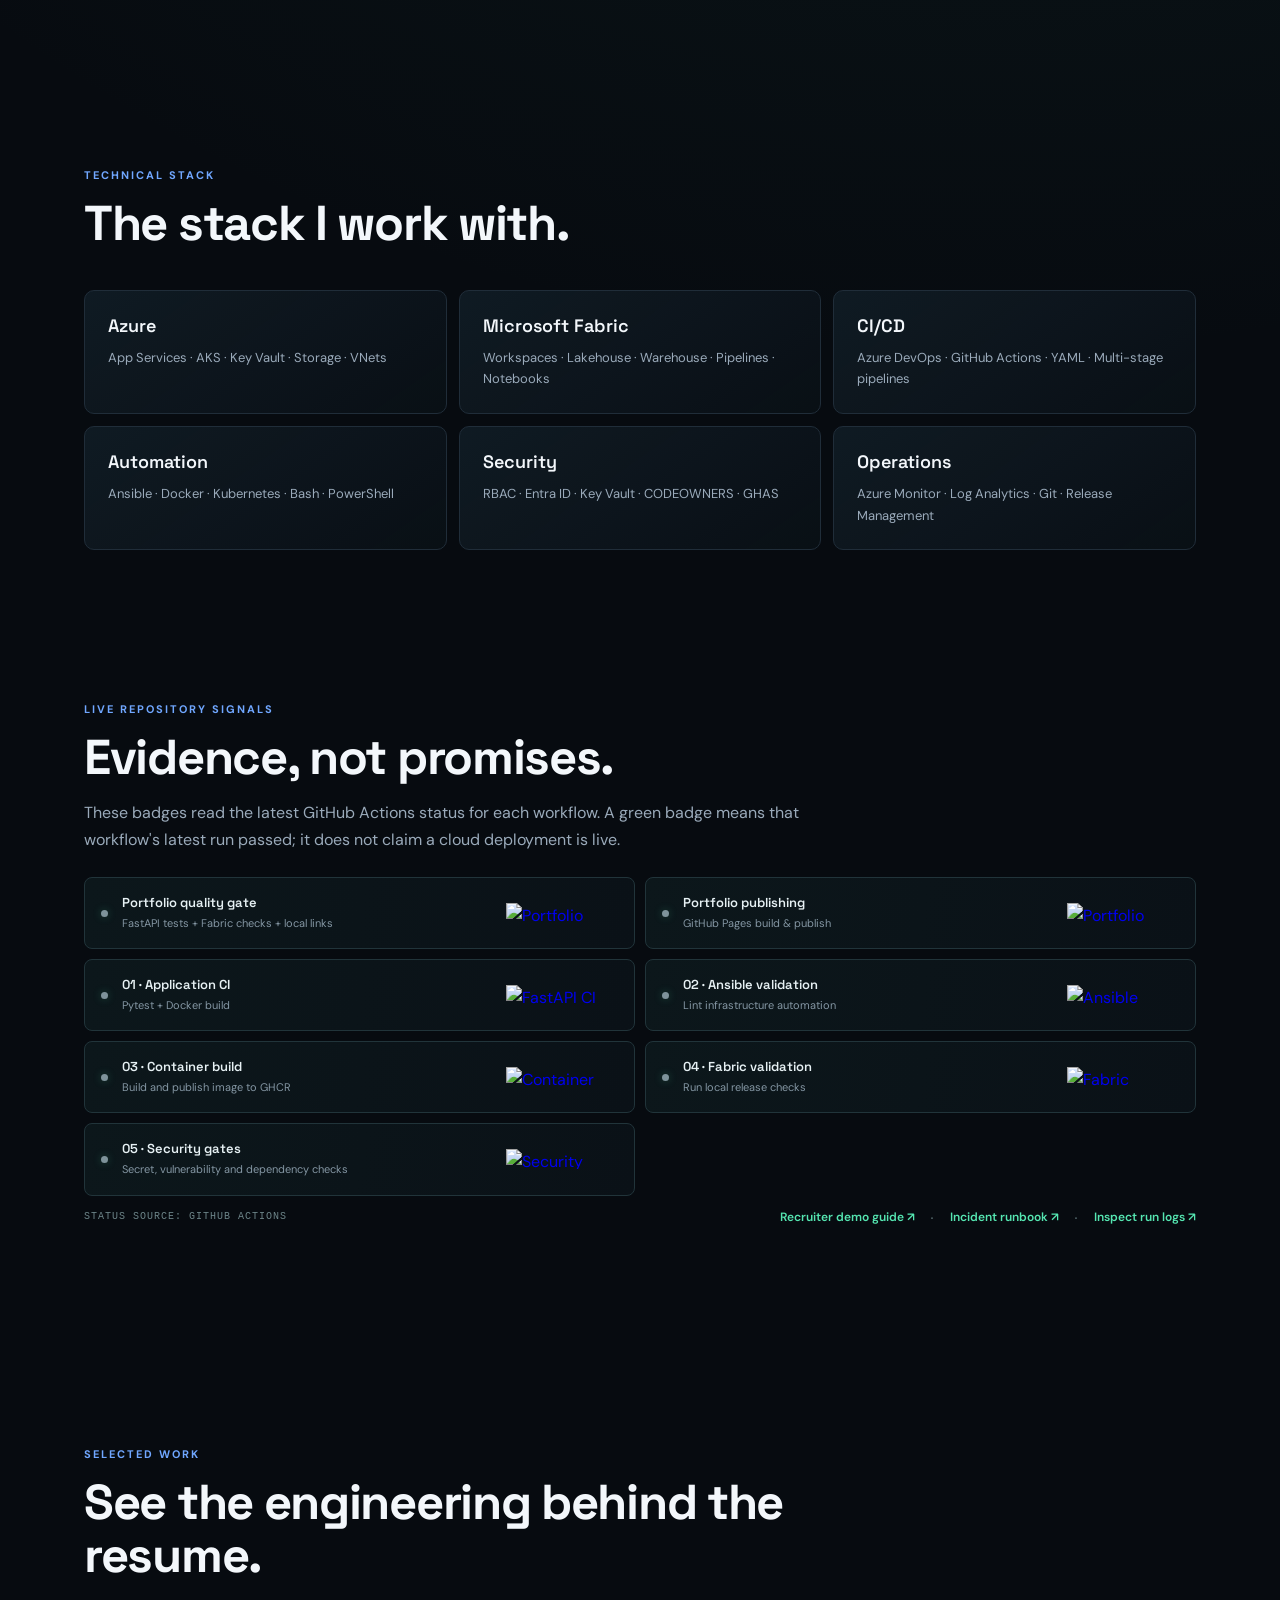
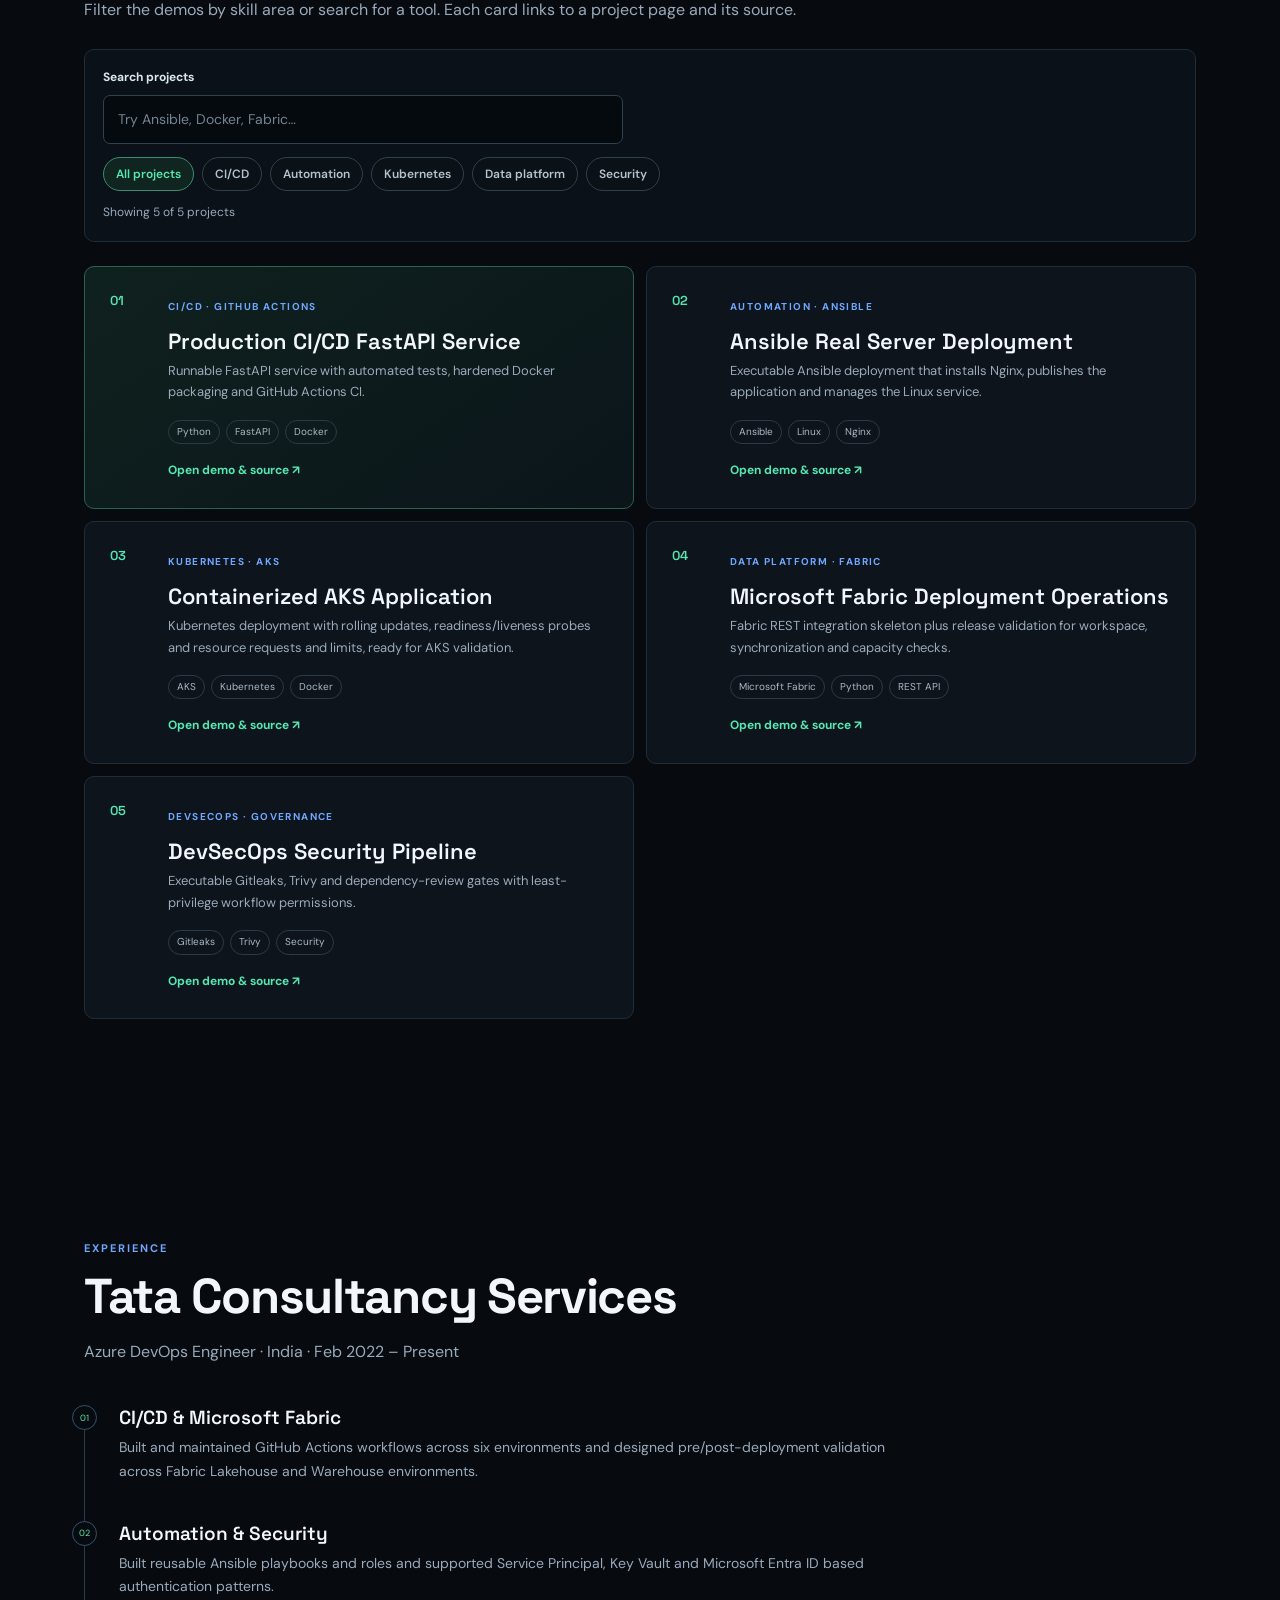
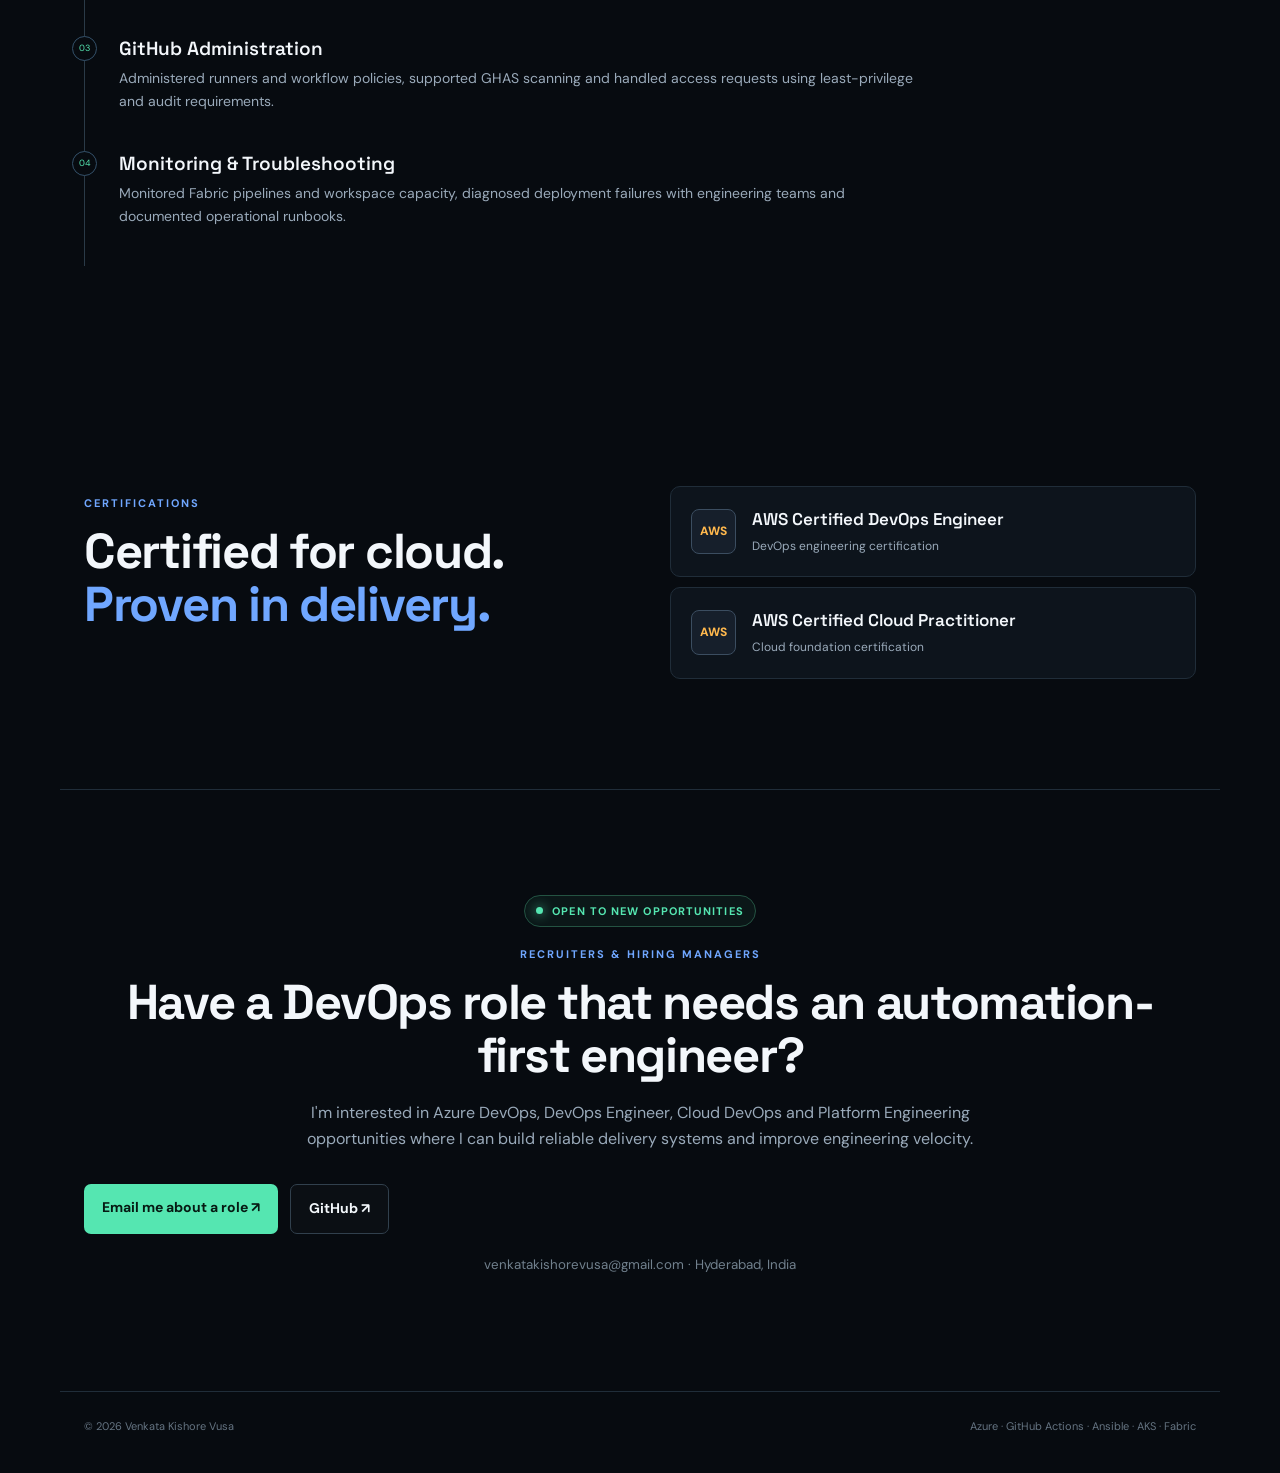
==== commit cb3023f1: "fix: connect skip navigation and operational runbook" ====
--- a/index.html
+++ b/index.html
@@ -13,7 +13,7 @@
 <link rel="stylesheet" href="styles.css">
 <style>.project-link{display:inline-block;margin-top:17px;color:var(--accent);font-size:12px;font-weight:700;text-decoration:none}.project-link:hover{color:var(--text)}</style></head>
 <body>
-<a class="skip-link" href="#main-content">Skip to content</a>
+<a class="skip-link" href="#top">Skip to content</a>
 <header class="nav">
   <a class="brand" href="#top">kishore<span>.dev</span></a>
   <nav><a href="#skills">Skills</a><a href="#proof">Impact</a><a href="#work">Work</a><a href="#experience">Experience</a><a class="nav-hire" href="mailto:venkatakishorevusa@gmail.com?subject=DevOps%20Opportunity%20for%20Kishore">Hire me</a></nav>
@@ -80,7 +80,7 @@
     <a class="ops-row" href="https://github.com/Kishore2488/azure-devops-engineer-portfolio/actions/workflows/project-04-fabric.yml" target="_blank" rel="noreferrer"><span class="ops-led"></span><span><b>04 · Fabric validation</b><small>Run local release checks</small></span><img alt="Fabric validation status" src="https://github.com/Kishore2488/azure-devops-engineer-portfolio/actions/workflows/project-04-fabric.yml/badge.svg?branch=main"></a>
     <a class="ops-row" href="https://github.com/Kishore2488/azure-devops-engineer-portfolio/actions/workflows/project-05-security.yml" target="_blank" rel="noreferrer"><span class="ops-led"></span><span><b>05 · Security gates</b><small>Secret, vulnerability and dependency checks</small></span><img alt="Security workflow status" src="https://github.com/Kishore2488/azure-devops-engineer-portfolio/actions/workflows/project-05-security.yml/badge.svg?branch=main"></a>
   </div>
-  <div class="ops-foot"><span>STATUS SOURCE: GITHUB ACTIONS</span><span><a href="https://github.com/Kishore2488/azure-devops-engineer-portfolio/blob/main/docs/recruiter-guide.md" target="_blank" rel="noreferrer">Recruiter demo guide ↗</a> &nbsp;·&nbsp; <a href="https://github.com/Kishore2488/azure-devops-engineer-portfolio/actions" target="_blank" rel="noreferrer">Inspect run logs ↗</a></span></div>
+  <div class="ops-foot"><span>STATUS SOURCE: GITHUB ACTIONS</span><span><a href="https://github.com/Kishore2488/azure-devops-engineer-portfolio/blob/main/docs/recruiter-guide.md" target="_blank" rel="noreferrer">Recruiter demo guide ↗</a> &nbsp;·&nbsp; <a href="https://github.com/Kishore2488/azure-devops-engineer-portfolio/blob/main/docs/incident-runbook.md" target="_blank" rel="noreferrer">Incident runbook ↗</a> &nbsp;·&nbsp; <a href="https://github.com/Kishore2488/azure-devops-engineer-portfolio/actions" target="_blank" rel="noreferrer">Inspect run logs ↗</a></span></div>
 </section>
 
 <section id="work" class="section">
--- a/styles.css
+++ b/styles.css
@@ -15,3 +15,20 @@
 .ops-foot{display:flex;justify-content:space-between;align-items:center;margin-top:13px;color:#6d8589;font:10px ui-monospace,monospace;letter-spacing:1px}
 .ops-foot a{color:var(--accent);text-decoration:none;font:600 12px "DM Sans";letter-spacing:0}
 @media(max-width:700px){.ops-grid{grid-template-columns:1fr}.ops-row{grid-template-columns:8px minmax(0,1fr) auto}.ops-row img{max-width:100px}.ops-foot{gap:12px;align-items:flex-start;flex-direction:column}}
+
+
+/* Recruiter-friendly project explorer and accessibility */
+.skip-link{position:absolute;left:12px;top:-60px;z-index:100;background:var(--accent);color:#061a13;padding:10px 14px;border-radius:6px;font-weight:700}
+.skip-link:focus{top:12px}
+:focus-visible{outline:2px solid var(--accent);outline-offset:4px}
+.project-controls{margin:-15px 0 24px;padding:18px;border:1px solid var(--line);background:rgba(13,20,28,.72);border-radius:10px}
+.project-search-label{display:block;font-size:12px;font-weight:700;color:#dbe6ee;margin-bottom:7px}
+.project-search{width:100%;max-width:520px;background:#050a0e;border:1px solid #30414d;border-radius:7px;padding:12px 14px;color:var(--text);font:inherit;font-size:14px}
+.project-search::placeholder{color:#738391}
+.filter-buttons{display:flex;flex-wrap:wrap;gap:8px;margin-top:13px}
+.filter-btn{border:1px solid #30414d;border-radius:999px;background:#0a1117;color:#b4c2cd;padding:8px 12px;font:600 12px "DM Sans",sans-serif;cursor:pointer}
+.filter-btn:hover,.filter-btn.active{border-color:#3b8c70;background:#10251f;color:var(--accent)}
+.project-results{font-size:12px;color:var(--muted);margin:12px 0 0}
+.work[hidden]{display:none!important}
+@media(prefers-reduced-motion:reduce){html{scroll-behavior:auto}*,*::before,*::after{scroll-behavior:auto!important;animation-duration:.01ms!important;transition-duration:.01ms!important}}
+@media(max-width:520px){.project-controls{padding:13px}.filter-btn{padding:7px 10px}}
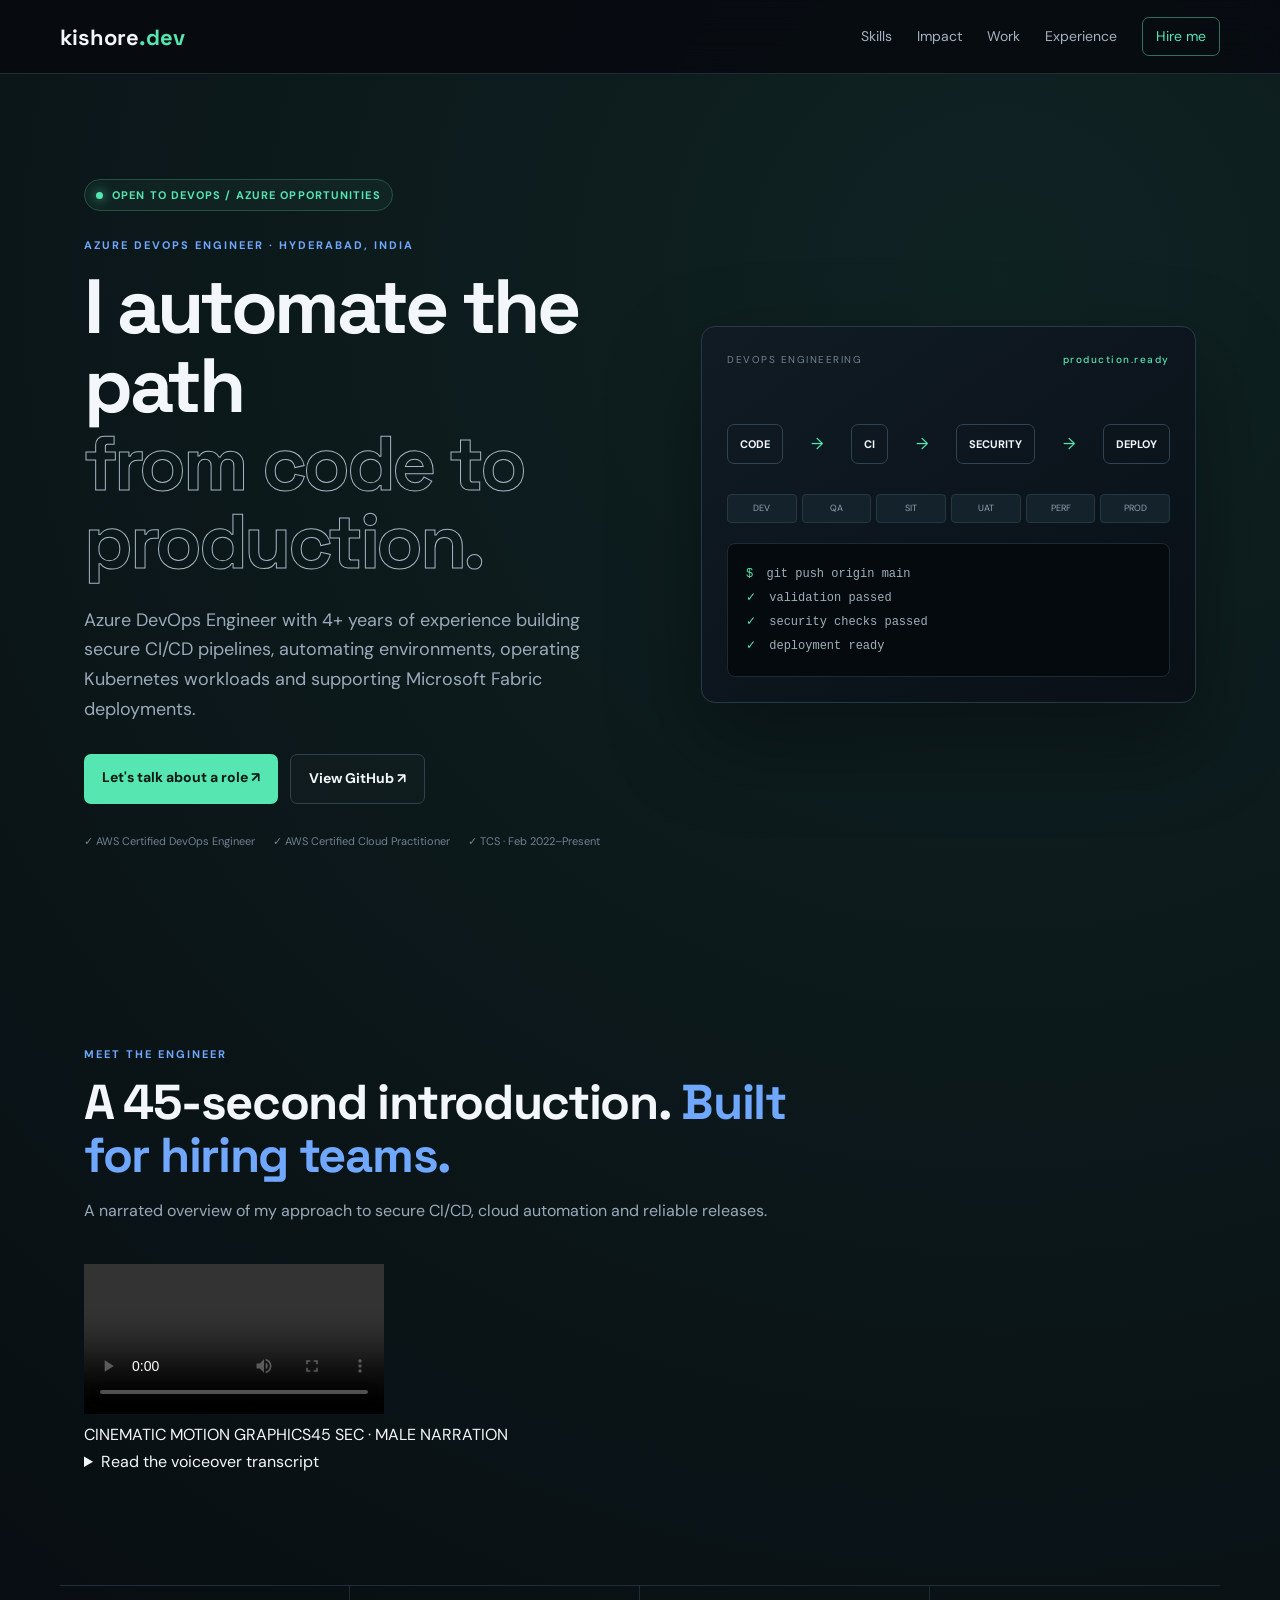
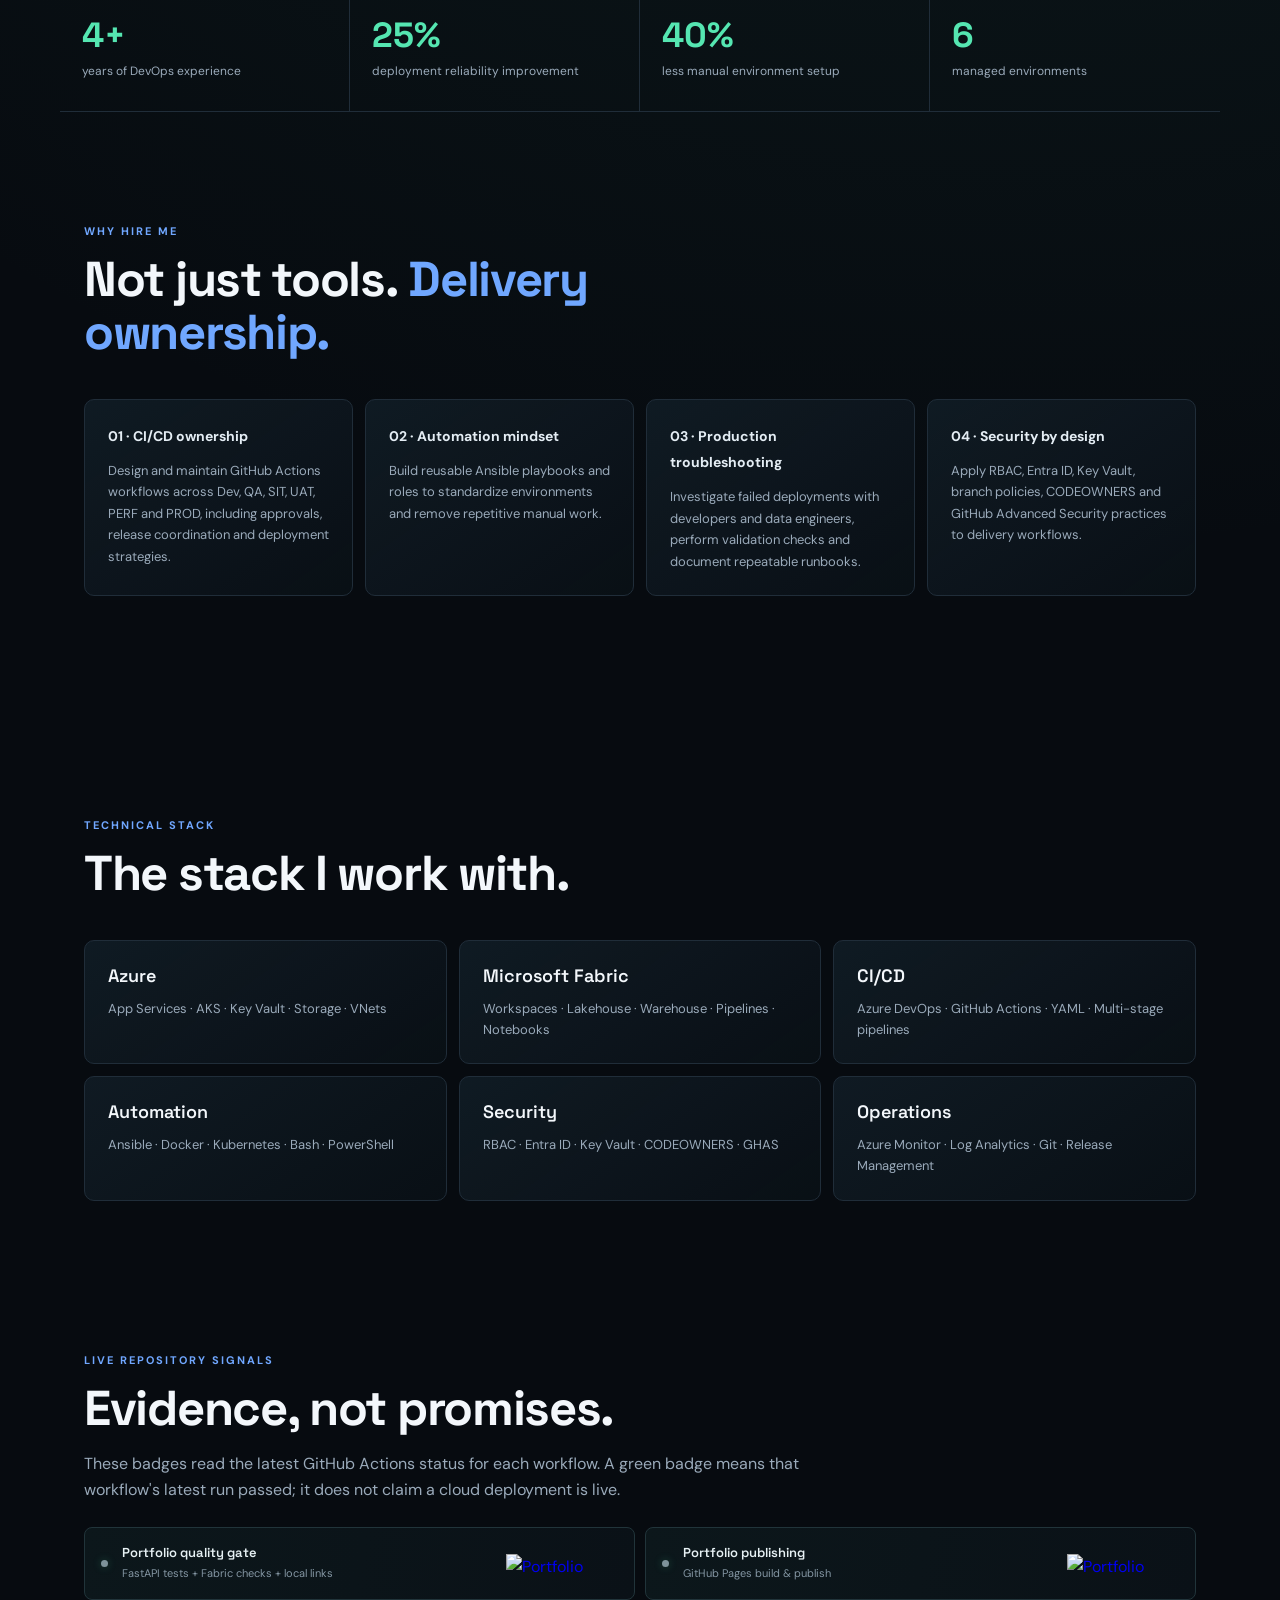
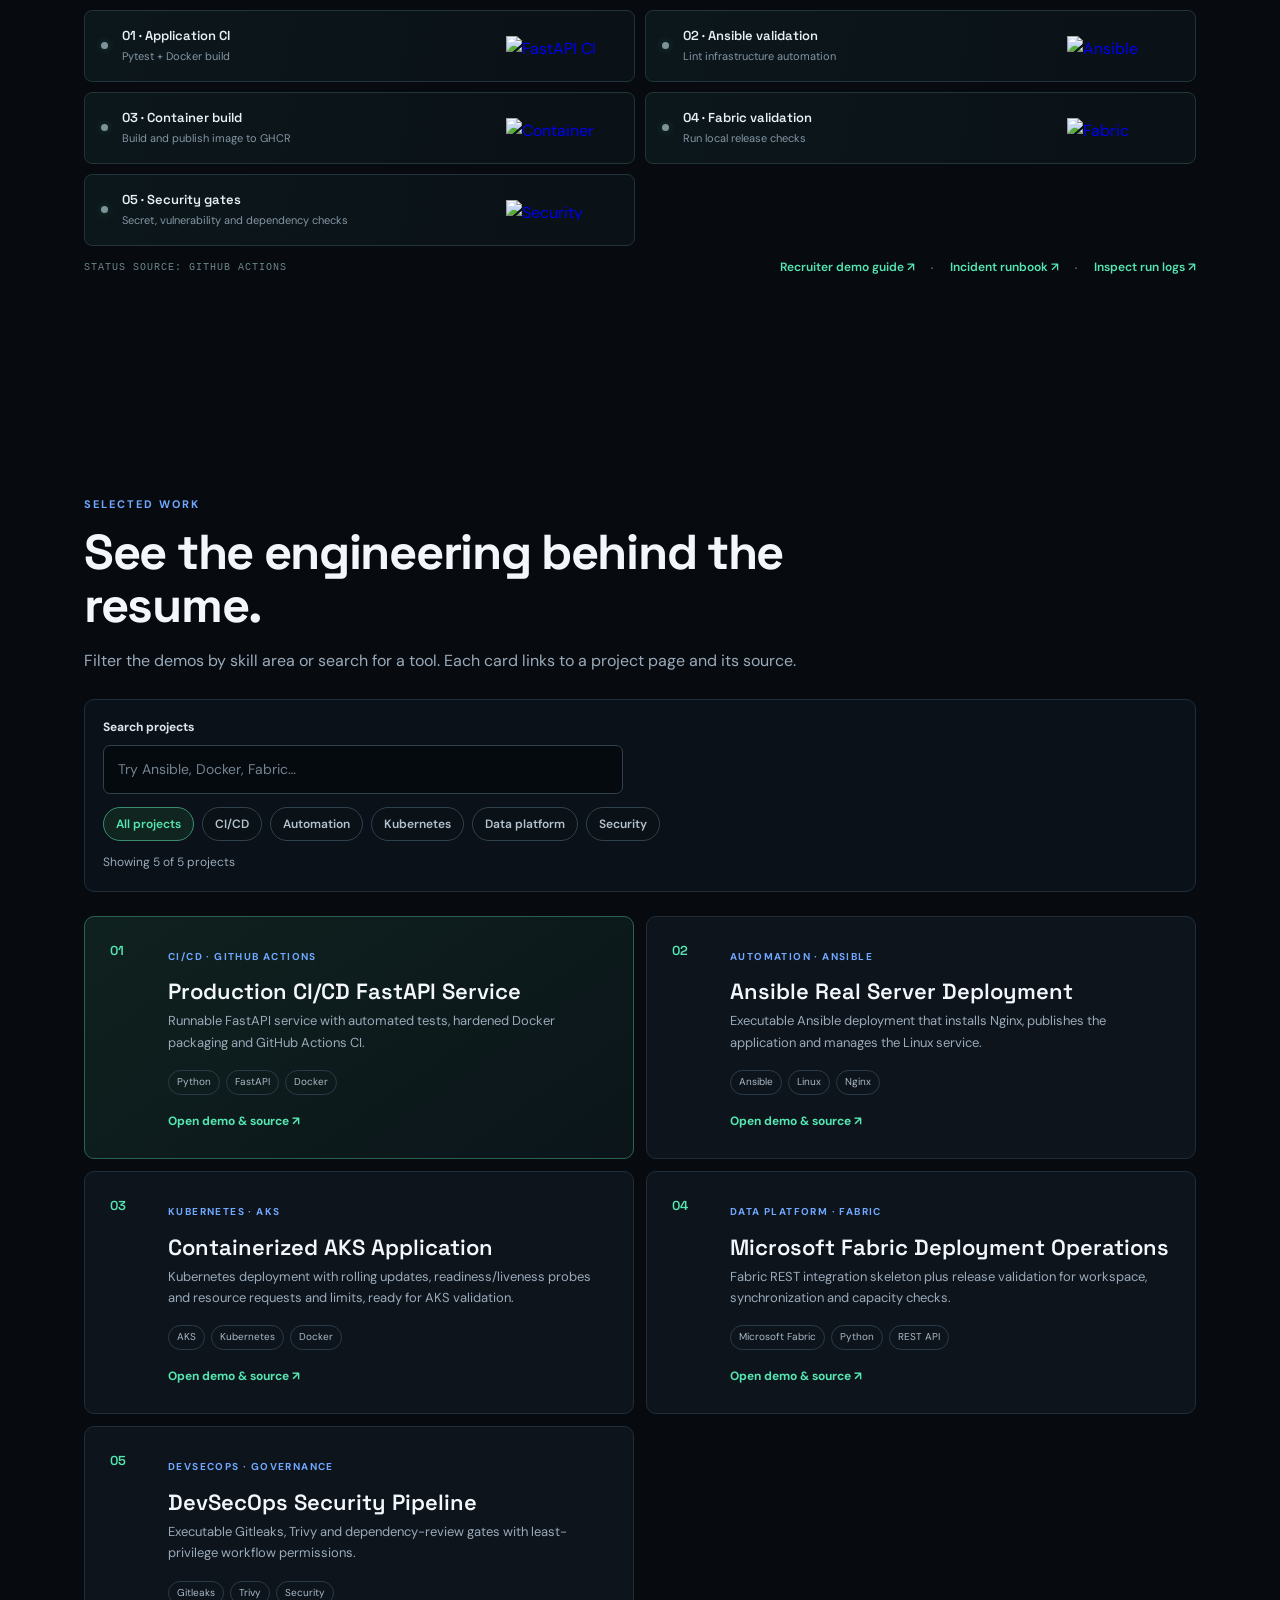
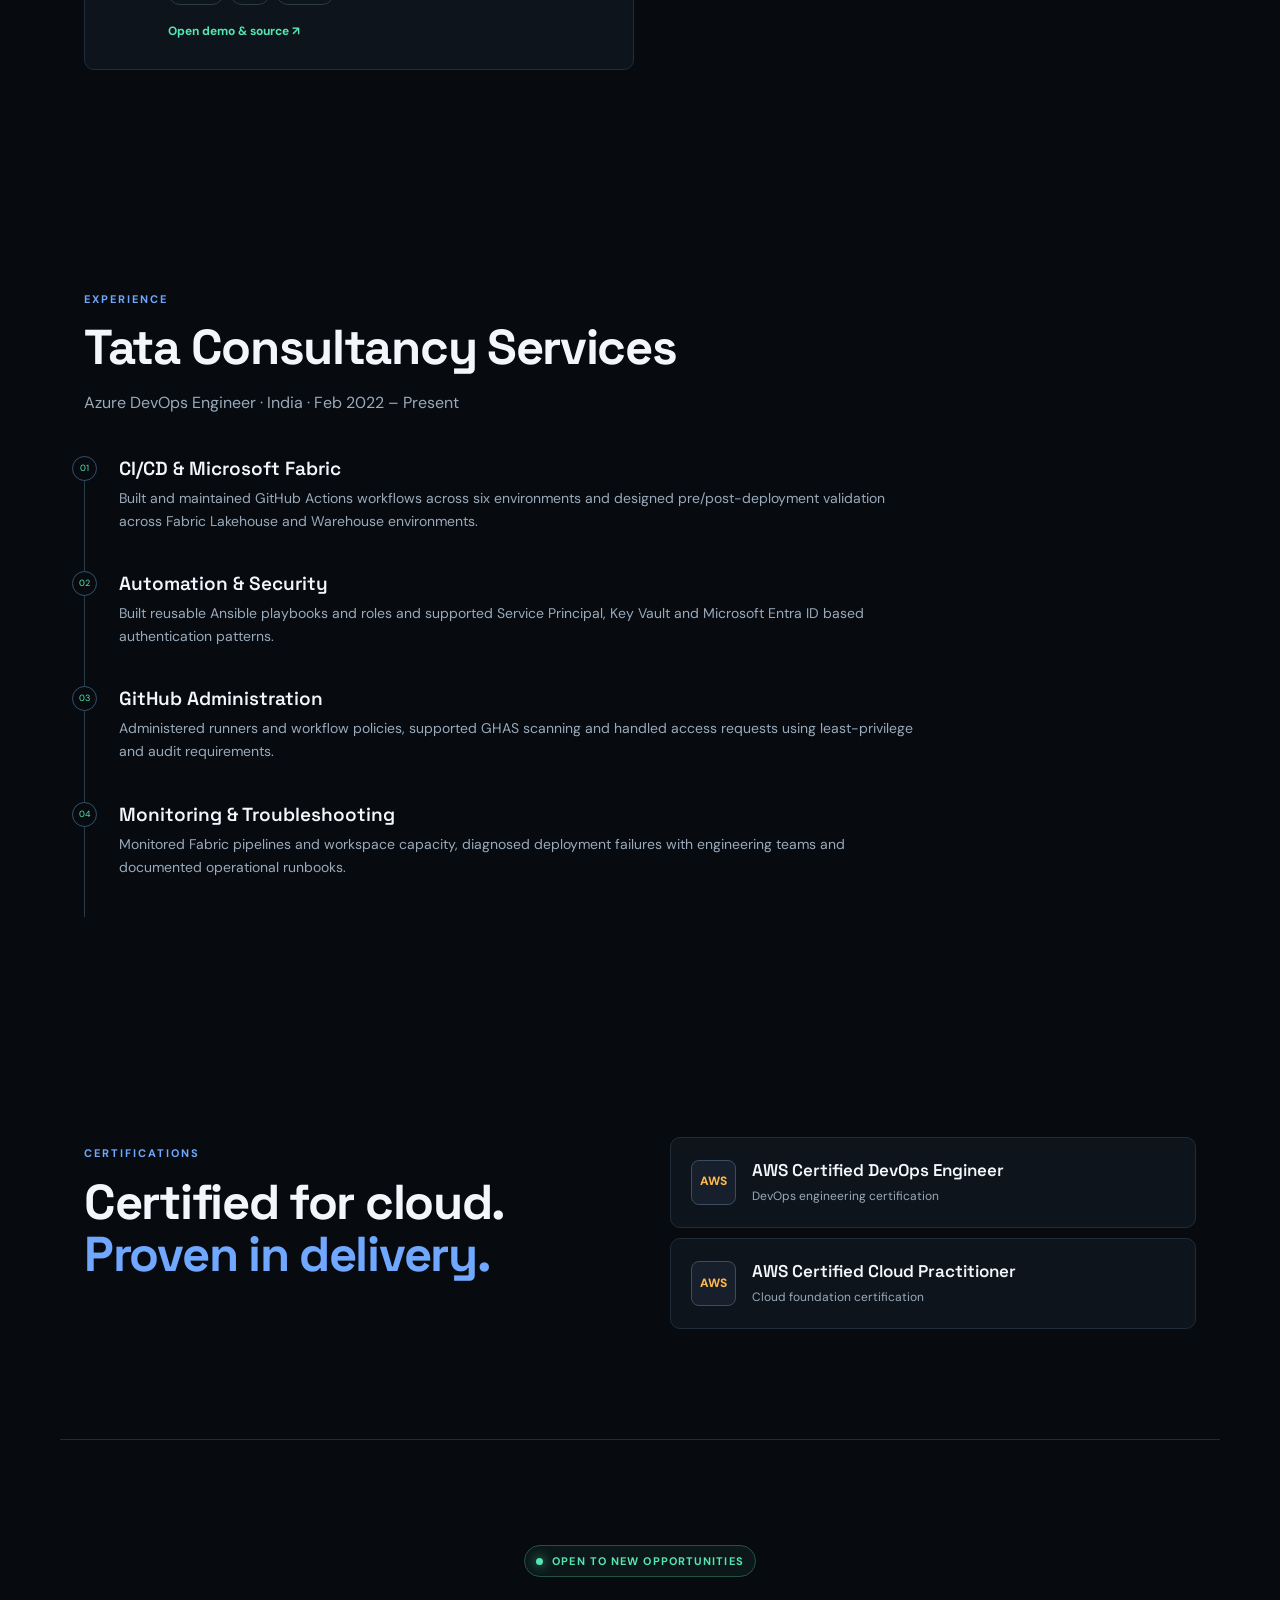
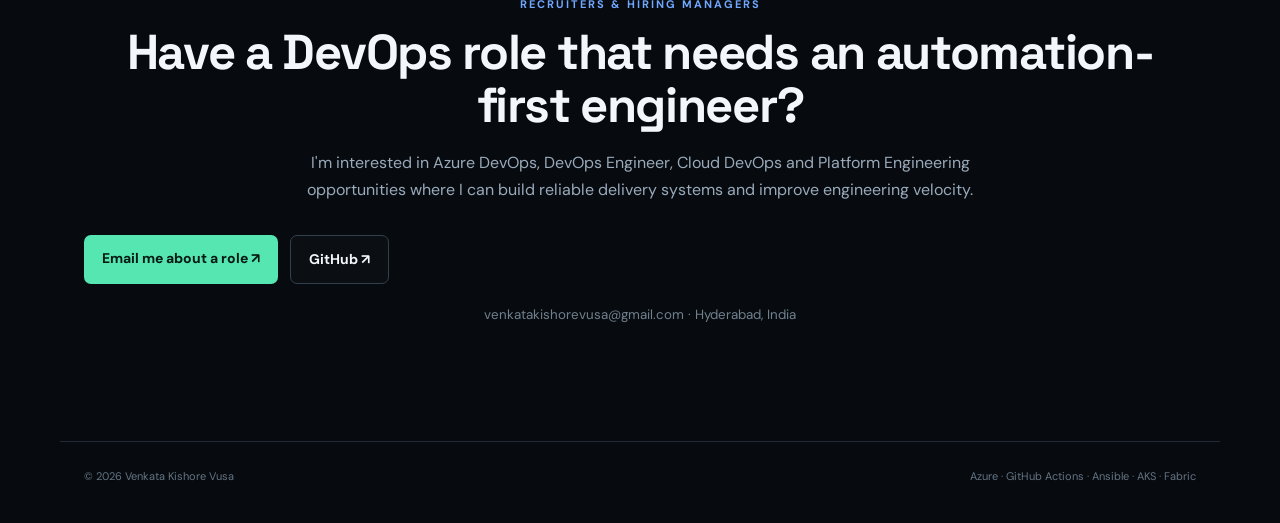
==== commit 4a3eb86b: "Add narrated cinematic portfolio video section" ====
--- a/index.html
+++ b/index.html
@@ -38,6 +38,18 @@
     <div class="envs"><span>DEV</span><span>QA</span><span>SIT</span><span>UAT</span><span>PERF</span><span>PROD</span></div>
     <div class="terminal"><span>$</span> git push origin main<br><span>✓</span> validation passed<br><span>✓</span> security checks passed<br><span>✓</span> deployment ready</div>
   </div>
+</section>
+
+<section id="intro-video" class="section intro-video">
+  <div class="section-title"><p class="eyebrow">MEET THE ENGINEER</p><h2>A 45-second introduction. <span>Built for hiring teams.</span></h2><p class="muted">A narrated overview of my approach to secure CI/CD, cloud automation and reliable releases.</p></div>
+  <div class="video-shell">
+    <video controls preload="metadata" playsinline aria-label="45-second portfolio introduction video for Venkata Kishore Vusa">
+      <source src="videos/kishore-intro.mp4" type="video/mp4">
+      Your browser does not support embedded video. <a href="videos/kishore-intro.mp4">Open the intro video</a>.
+    </video>
+    <div class="video-meta"><span><i></i> CINEMATIC MOTION GRAPHICS</span><span>45 SEC · MALE NARRATION</span></div>
+  </div>
+  <details class="video-transcript"><summary>Read the voiceover transcript</summary><p>I'm Venkata Kishore Vusa, an Azure DevOps and Cloud Engineer based in Hyderabad. I build secure, repeatable delivery pipelines with GitHub Actions, quality gates, and environment approvals. Across Azure and AWS, I use Ansible to automate infrastructure and Docker with Kubernetes to deliver consistent workloads. I also support Microsoft Fabric release operations, validating workspace readiness and data synchronization before deployments. My focus is practical DevSecOps, clear troubleshooting, and reliable releases—not just moving code, but helping teams ship with confidence. Explore my projects, runbooks, and automation on GitHub. Let's build a safer path from code to production.</p></details>
 </section>
 
 <section id="proof" class="proof">
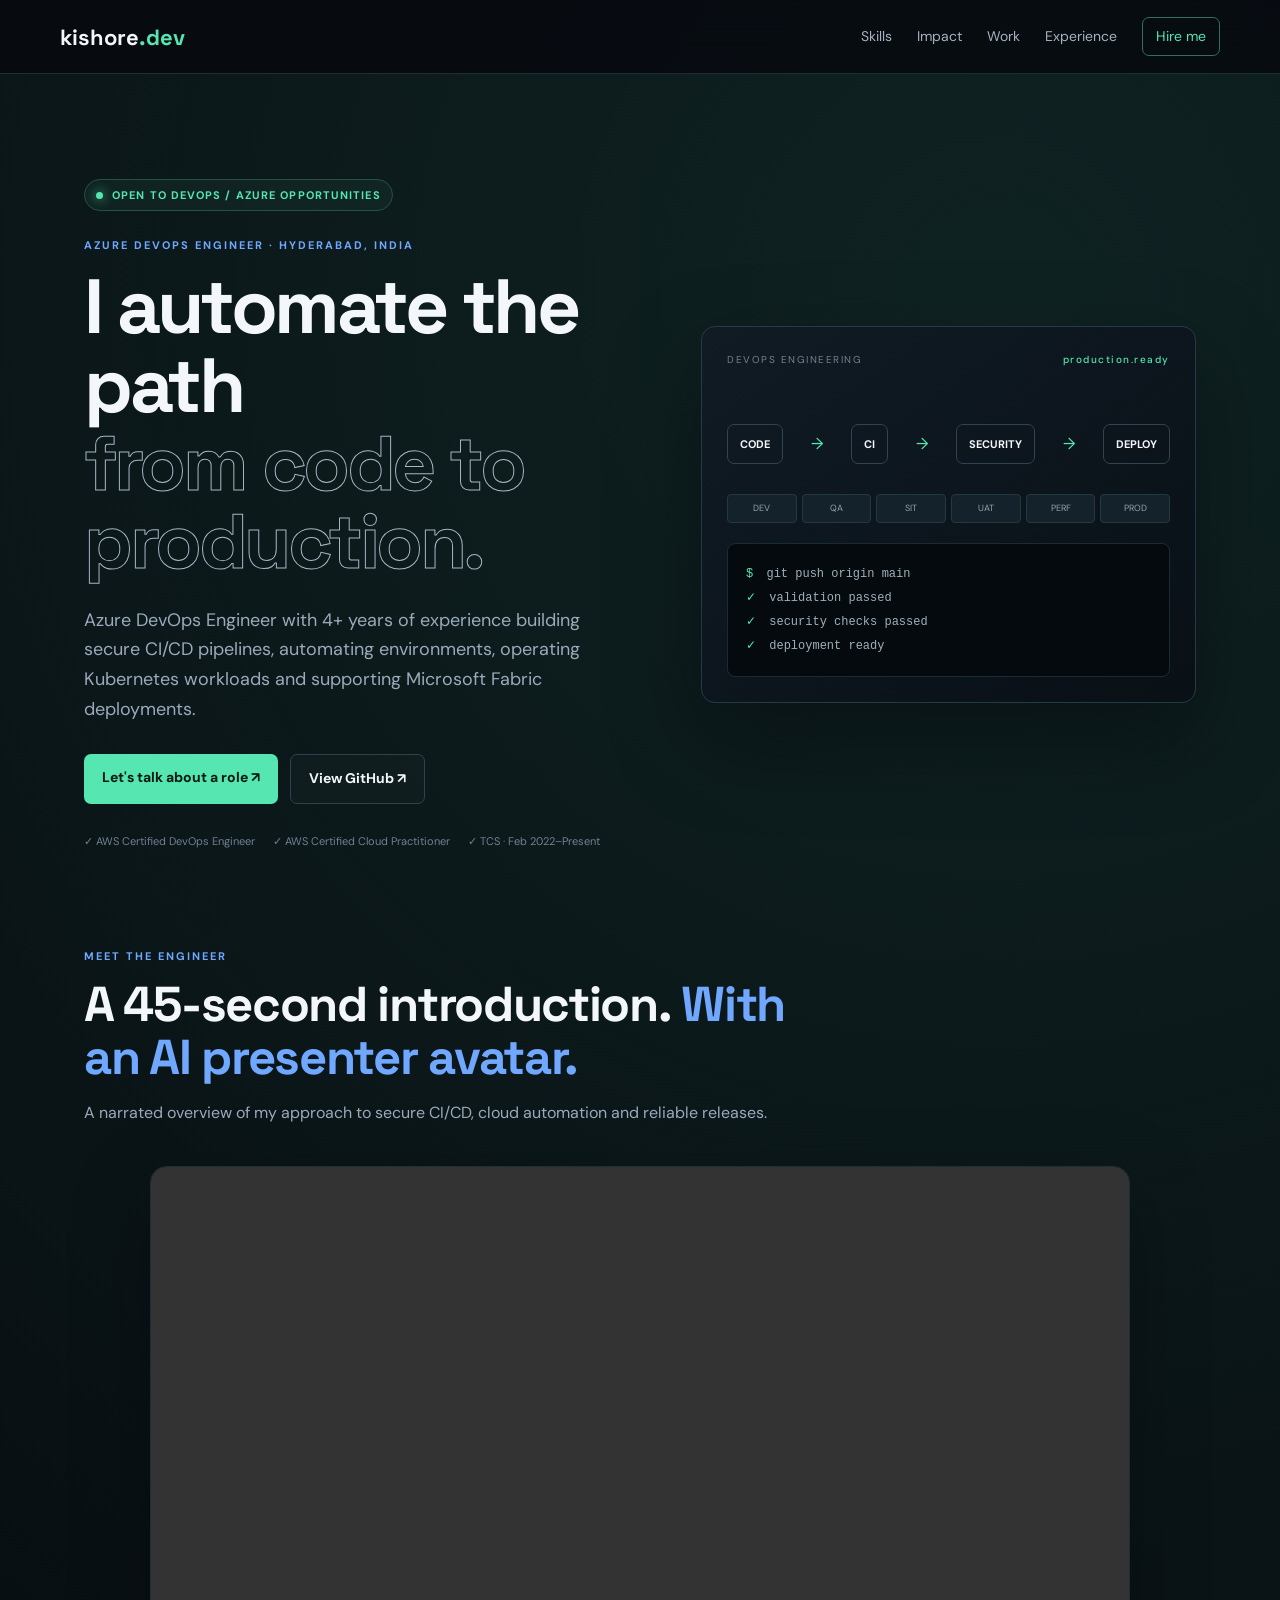
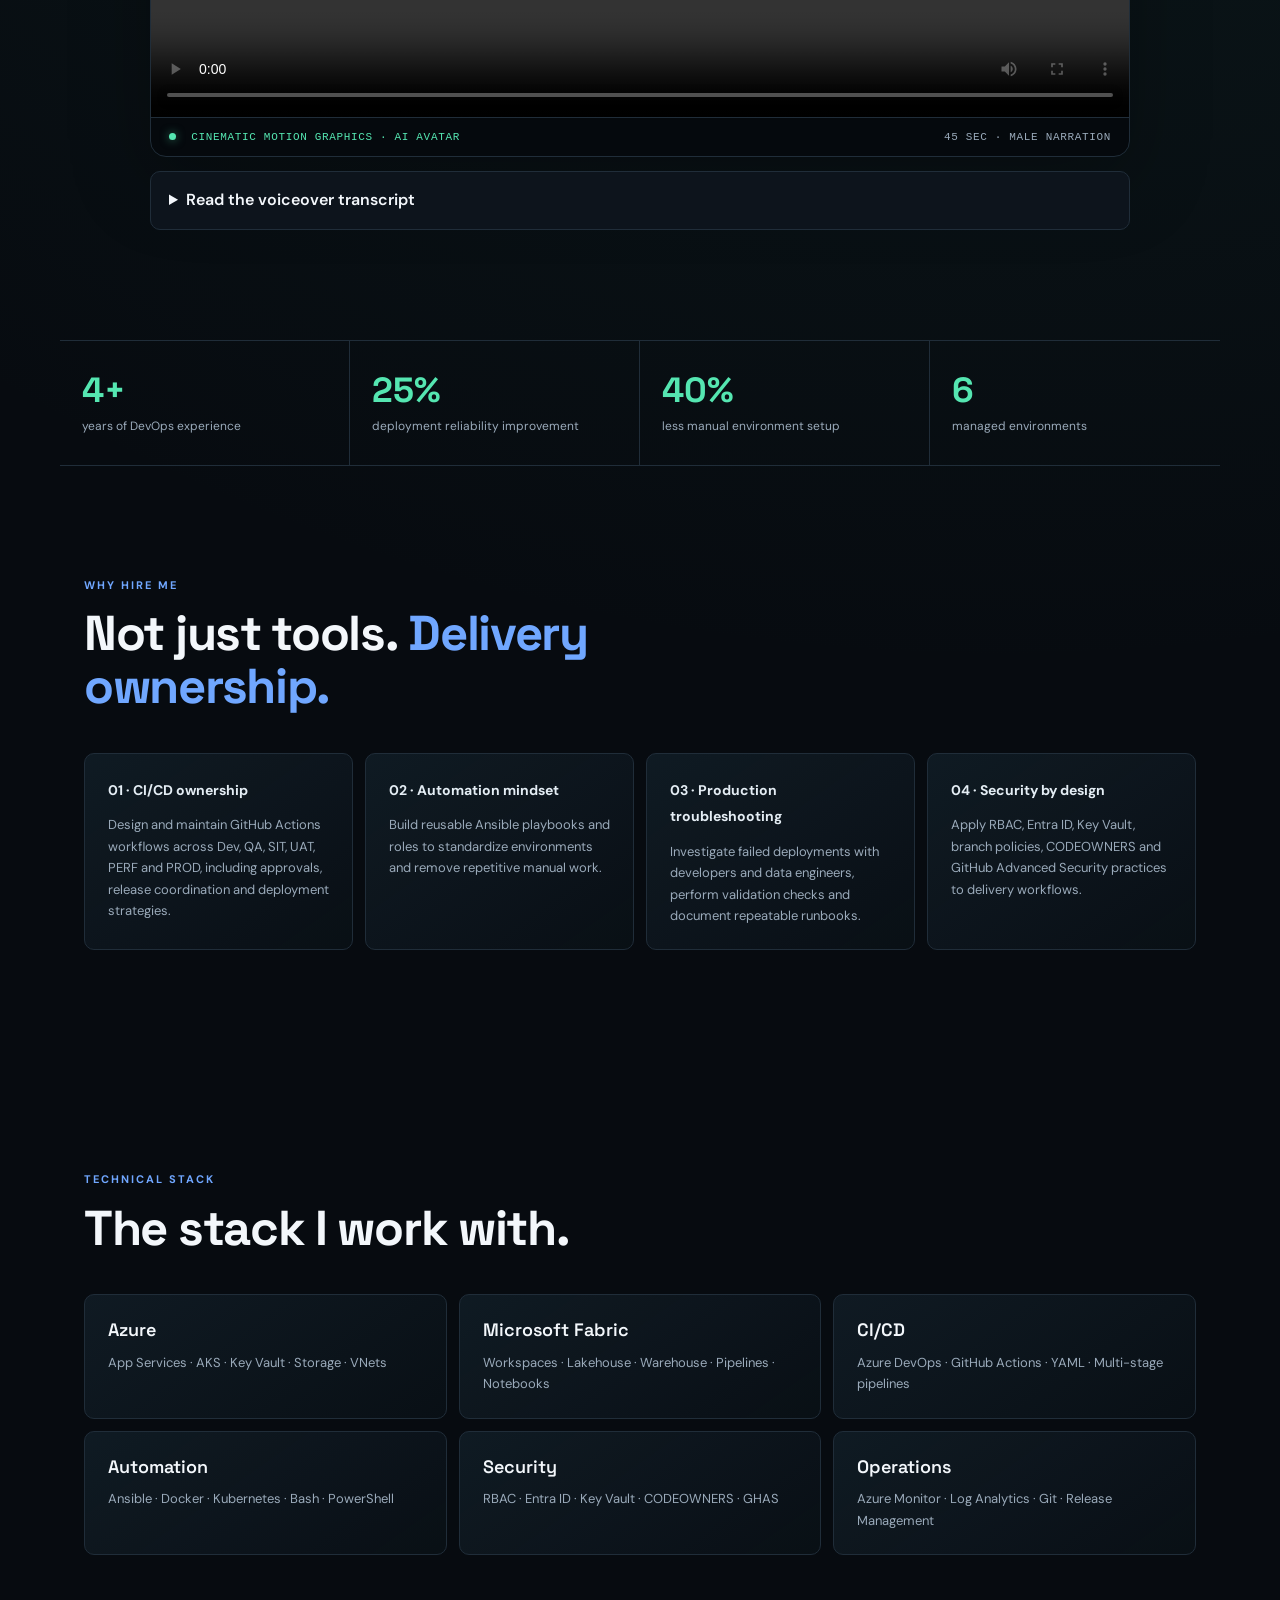
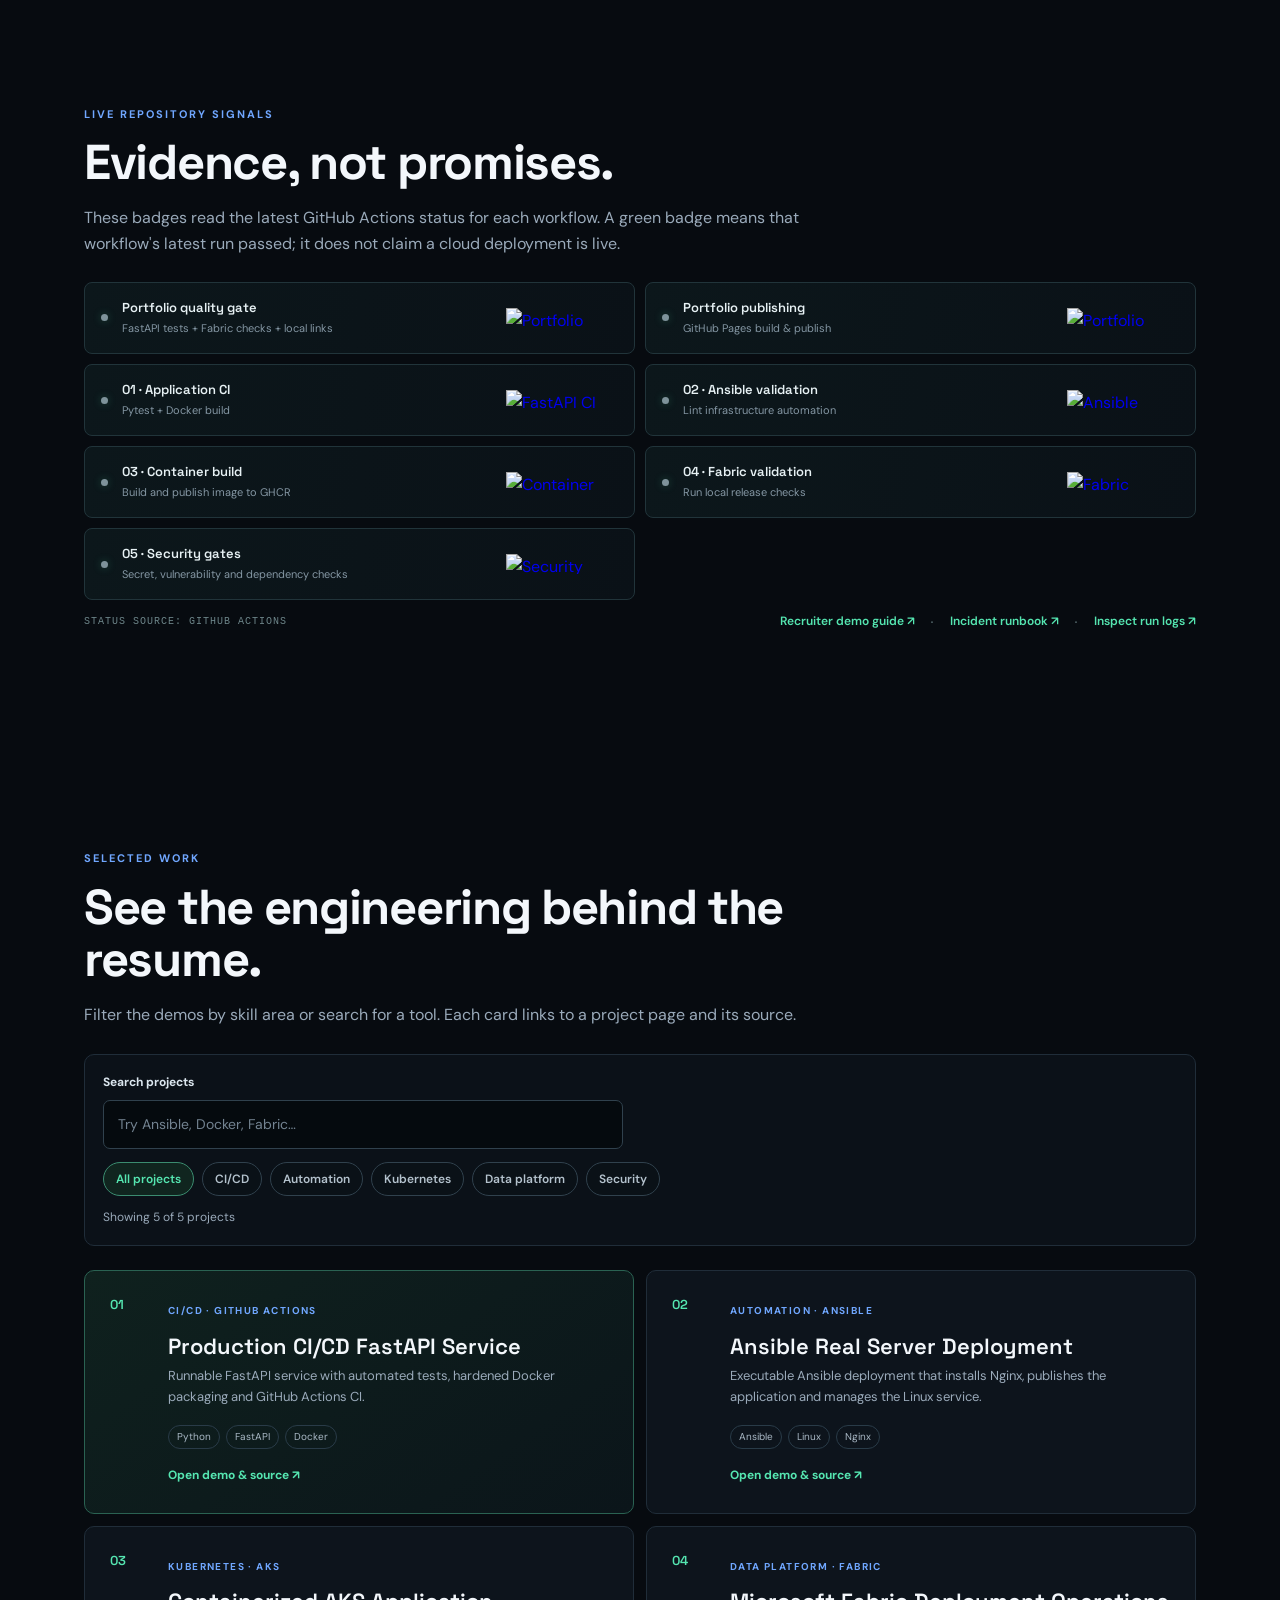
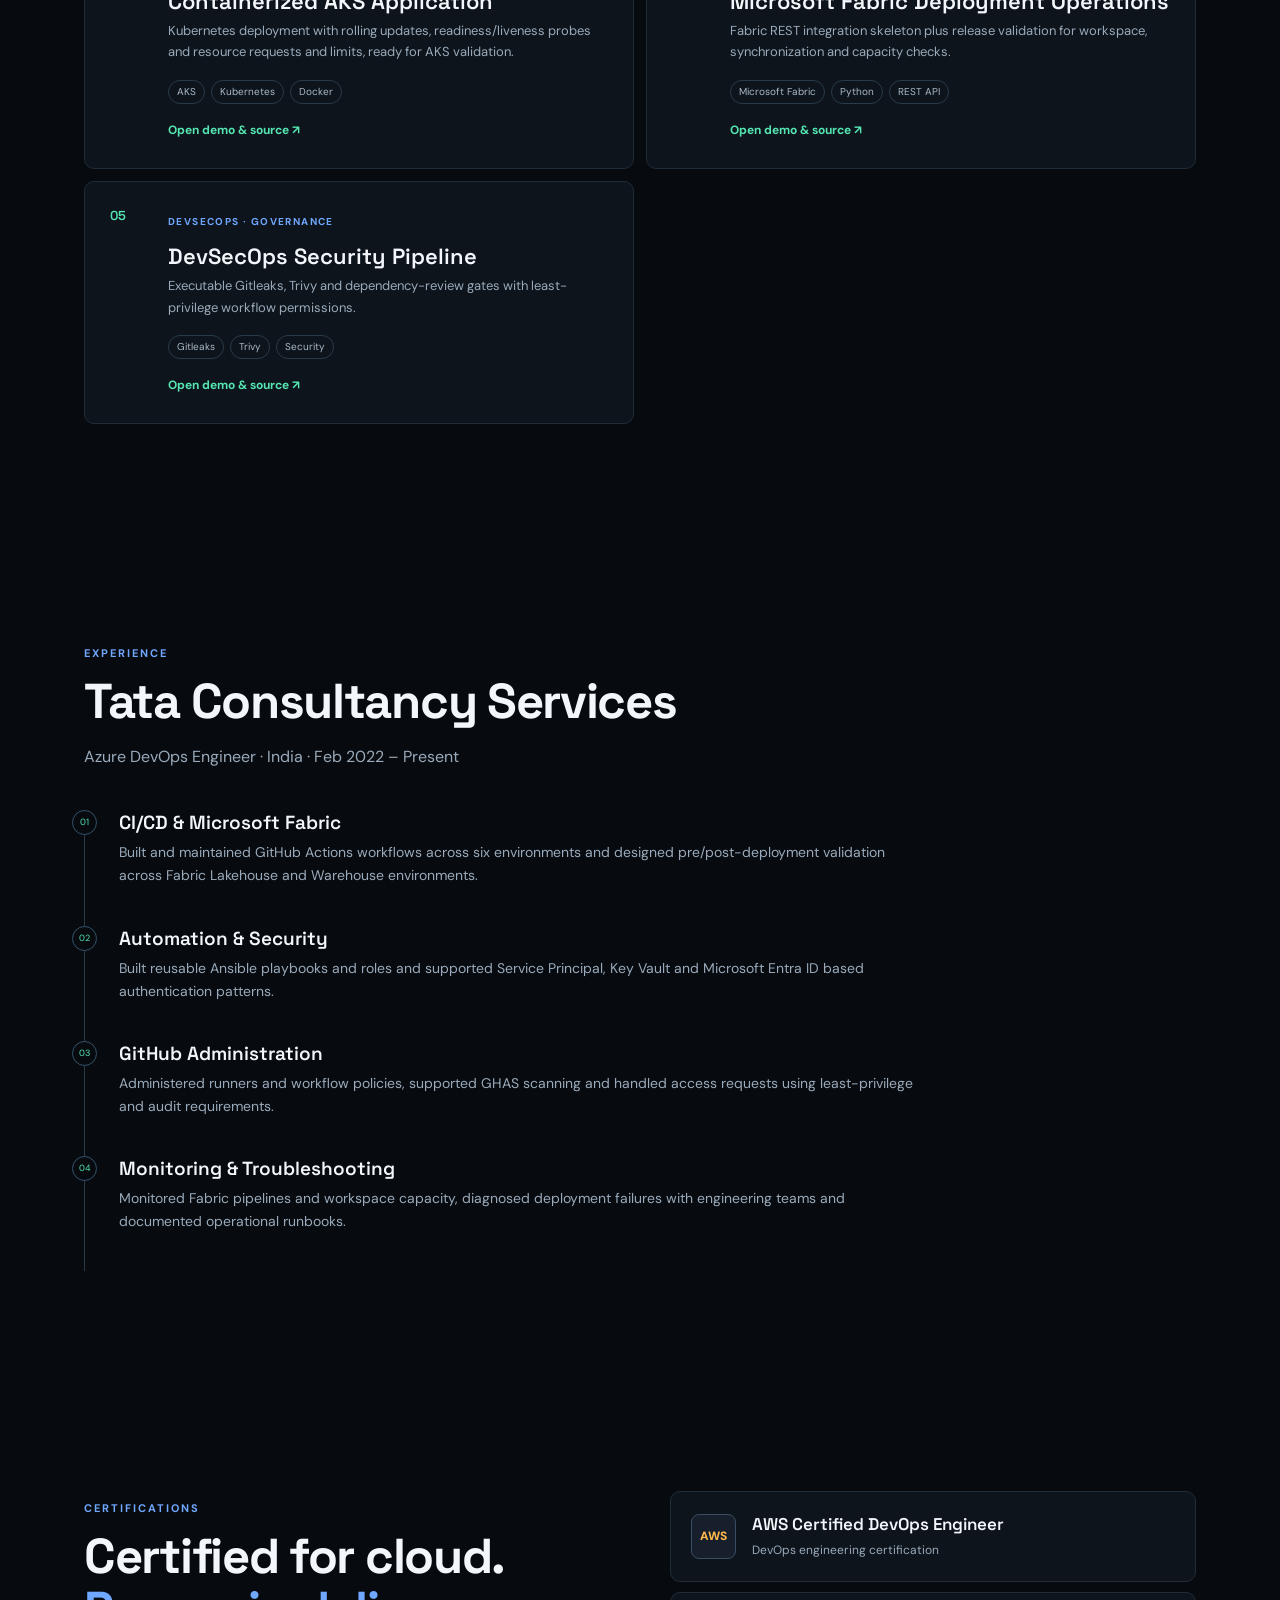
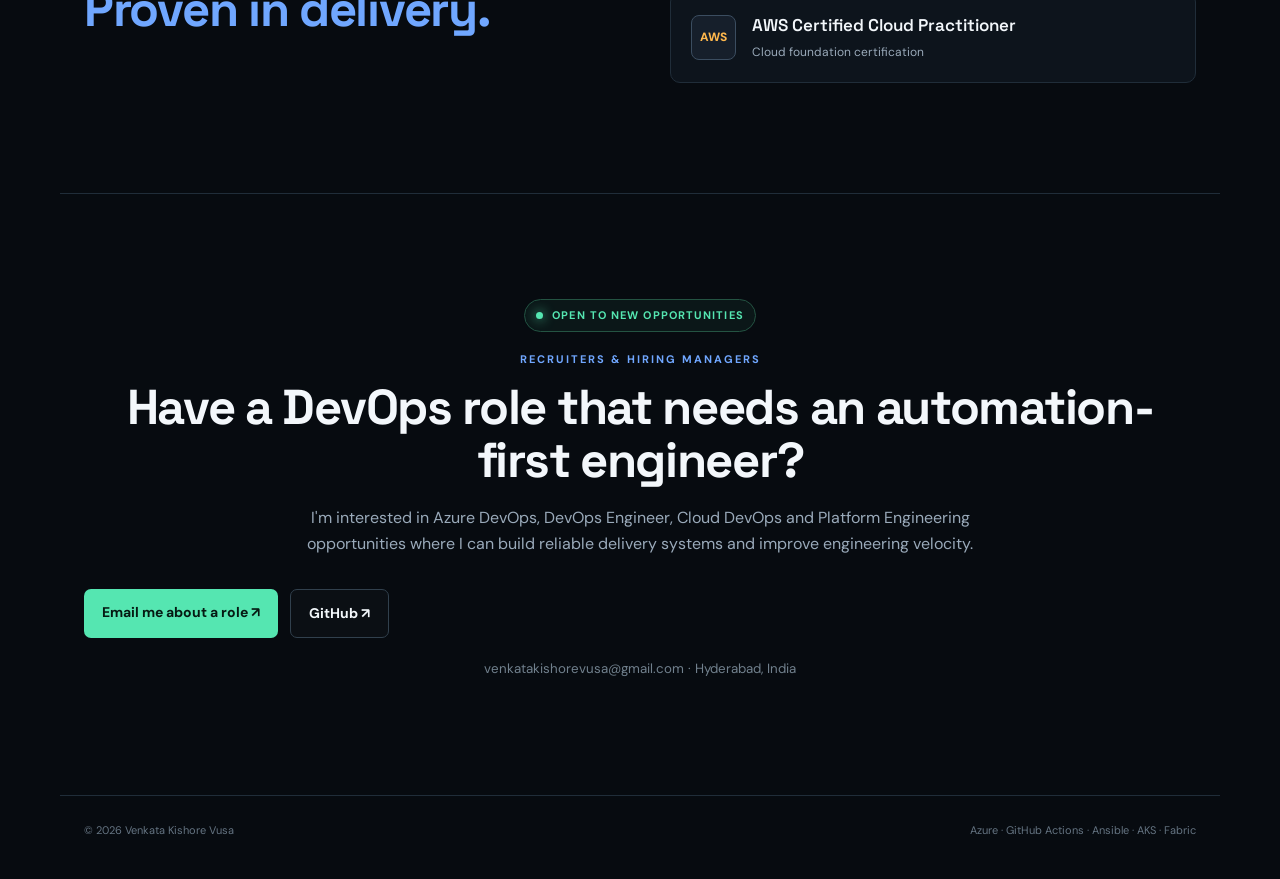
==== commit e66a14ac: "Highlight AI presenter avatar in portfolio intro section" ====
--- a/index.html
+++ b/index.html
@@ -41,13 +41,13 @@
 </section>
 
 <section id="intro-video" class="section intro-video">
-  <div class="section-title"><p class="eyebrow">MEET THE ENGINEER</p><h2>A 45-second introduction. <span>Built for hiring teams.</span></h2><p class="muted">A narrated overview of my approach to secure CI/CD, cloud automation and reliable releases.</p></div>
+  <div class="section-title"><p class="eyebrow">MEET THE ENGINEER</p><h2>A 45-second introduction. <span>With an AI presenter avatar.</span></h2><p class="muted">A narrated overview of my approach to secure CI/CD, cloud automation and reliable releases.</p></div>
   <div class="video-shell">
     <video controls preload="metadata" playsinline aria-label="45-second portfolio introduction video for Venkata Kishore Vusa">
       <source src="videos/kishore-intro.mp4" type="video/mp4">
       Your browser does not support embedded video. <a href="videos/kishore-intro.mp4">Open the intro video</a>.
     </video>
-    <div class="video-meta"><span><i></i> CINEMATIC MOTION GRAPHICS</span><span>45 SEC · MALE NARRATION</span></div>
+    <div class="video-meta"><span><i></i> CINEMATIC MOTION GRAPHICS · AI AVATAR</span><span>45 SEC · MALE NARRATION</span></div>
   </div>
   <details class="video-transcript"><summary>Read the voiceover transcript</summary><p>I'm Venkata Kishore Vusa, an Azure DevOps and Cloud Engineer based in Hyderabad. I build secure, repeatable delivery pipelines with GitHub Actions, quality gates, and environment approvals. Across Azure and AWS, I use Ansible to automate infrastructure and Docker with Kubernetes to deliver consistent workloads. I also support Microsoft Fabric release operations, validating workspace readiness and data synchronization before deployments. My focus is practical DevSecOps, clear troubleshooting, and reliable releases—not just moving code, but helping teams ship with confidence. Explore my projects, runbooks, and automation on GitHub. Let's build a safer path from code to production.</p></details>
 </section>
--- a/styles.css
+++ b/styles.css
@@ -32,3 +32,15 @@
 .work[hidden]{display:none!important}
 @media(prefers-reduced-motion:reduce){html{scroll-behavior:auto}*,*::before,*::after{scroll-behavior:auto!important;animation-duration:.01ms!important;transition-duration:.01ms!important}}
 @media(max-width:520px){.project-controls{padding:13px}.filter-btn{padding:7px 10px}}
+
+/* Portfolio intro video */
+.intro-video{padding-top:12px}
+.video-shell{max-width:980px;margin:30px auto 0;border:1px solid var(--line);border-radius:16px;overflow:hidden;background:#05090d;box-shadow:0 24px 80px rgba(0,0,0,.28)}
+.video-shell video{display:block;width:100%;aspect-ratio:16/9;background:#070b10}
+.video-meta{display:flex;justify-content:space-between;gap:14px;flex-wrap:wrap;padding:13px 18px;border-top:1px solid var(--line);font:11px ui-monospace,monospace;letter-spacing:.06em;color:var(--muted)}
+.video-meta span:first-child{color:var(--accent)}
+.video-meta i{display:inline-block;width:7px;height:7px;border-radius:50%;background:var(--accent);margin-right:8px;box-shadow:0 0 10px rgba(85,230,177,.55)}
+.video-transcript{max-width:980px;margin:14px auto 0;border:1px solid var(--line);border-radius:10px;padding:15px 18px;color:var(--muted);background:var(--panel)}
+.video-transcript summary{cursor:pointer;color:var(--text);font-weight:600}
+.video-transcript p{max-width:82ch;margin:12px 0 0}
+@media(max-width:640px){.video-meta{font-size:10px}.video-shell{border-radius:10px}}
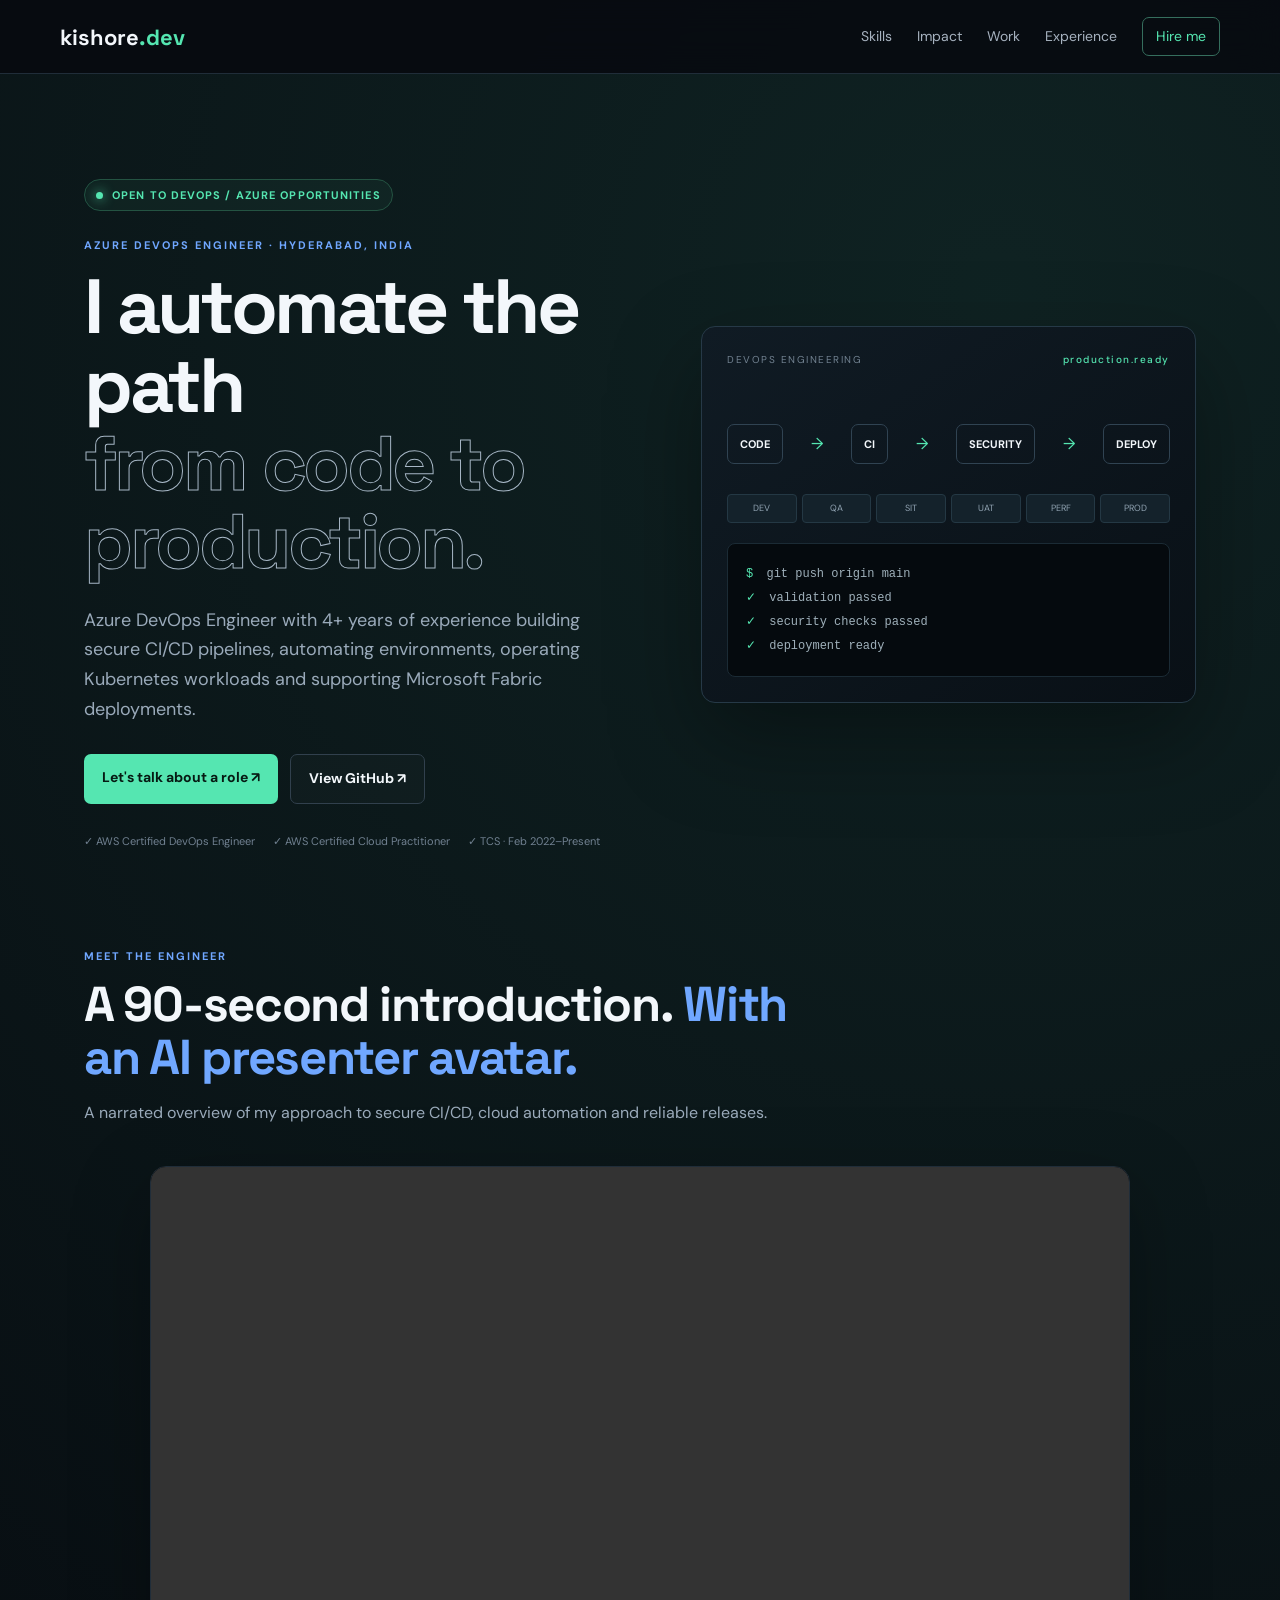
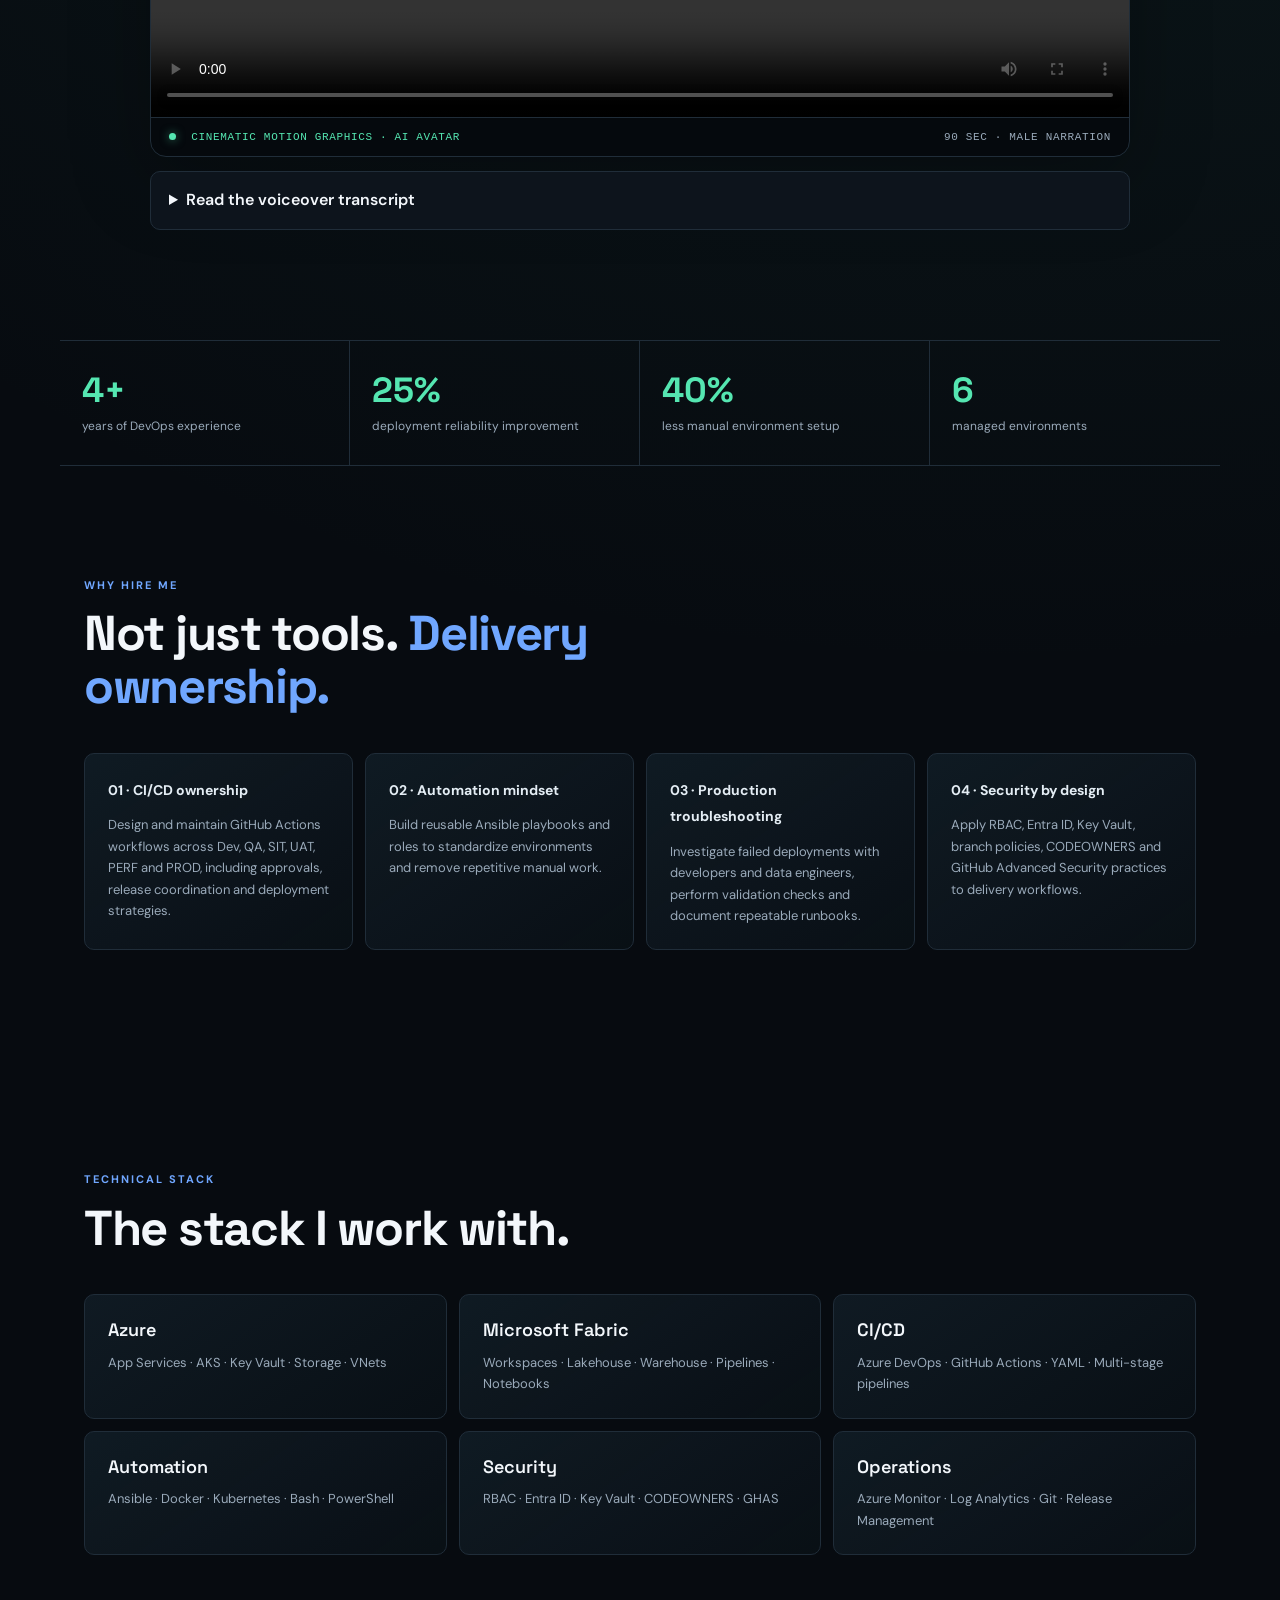
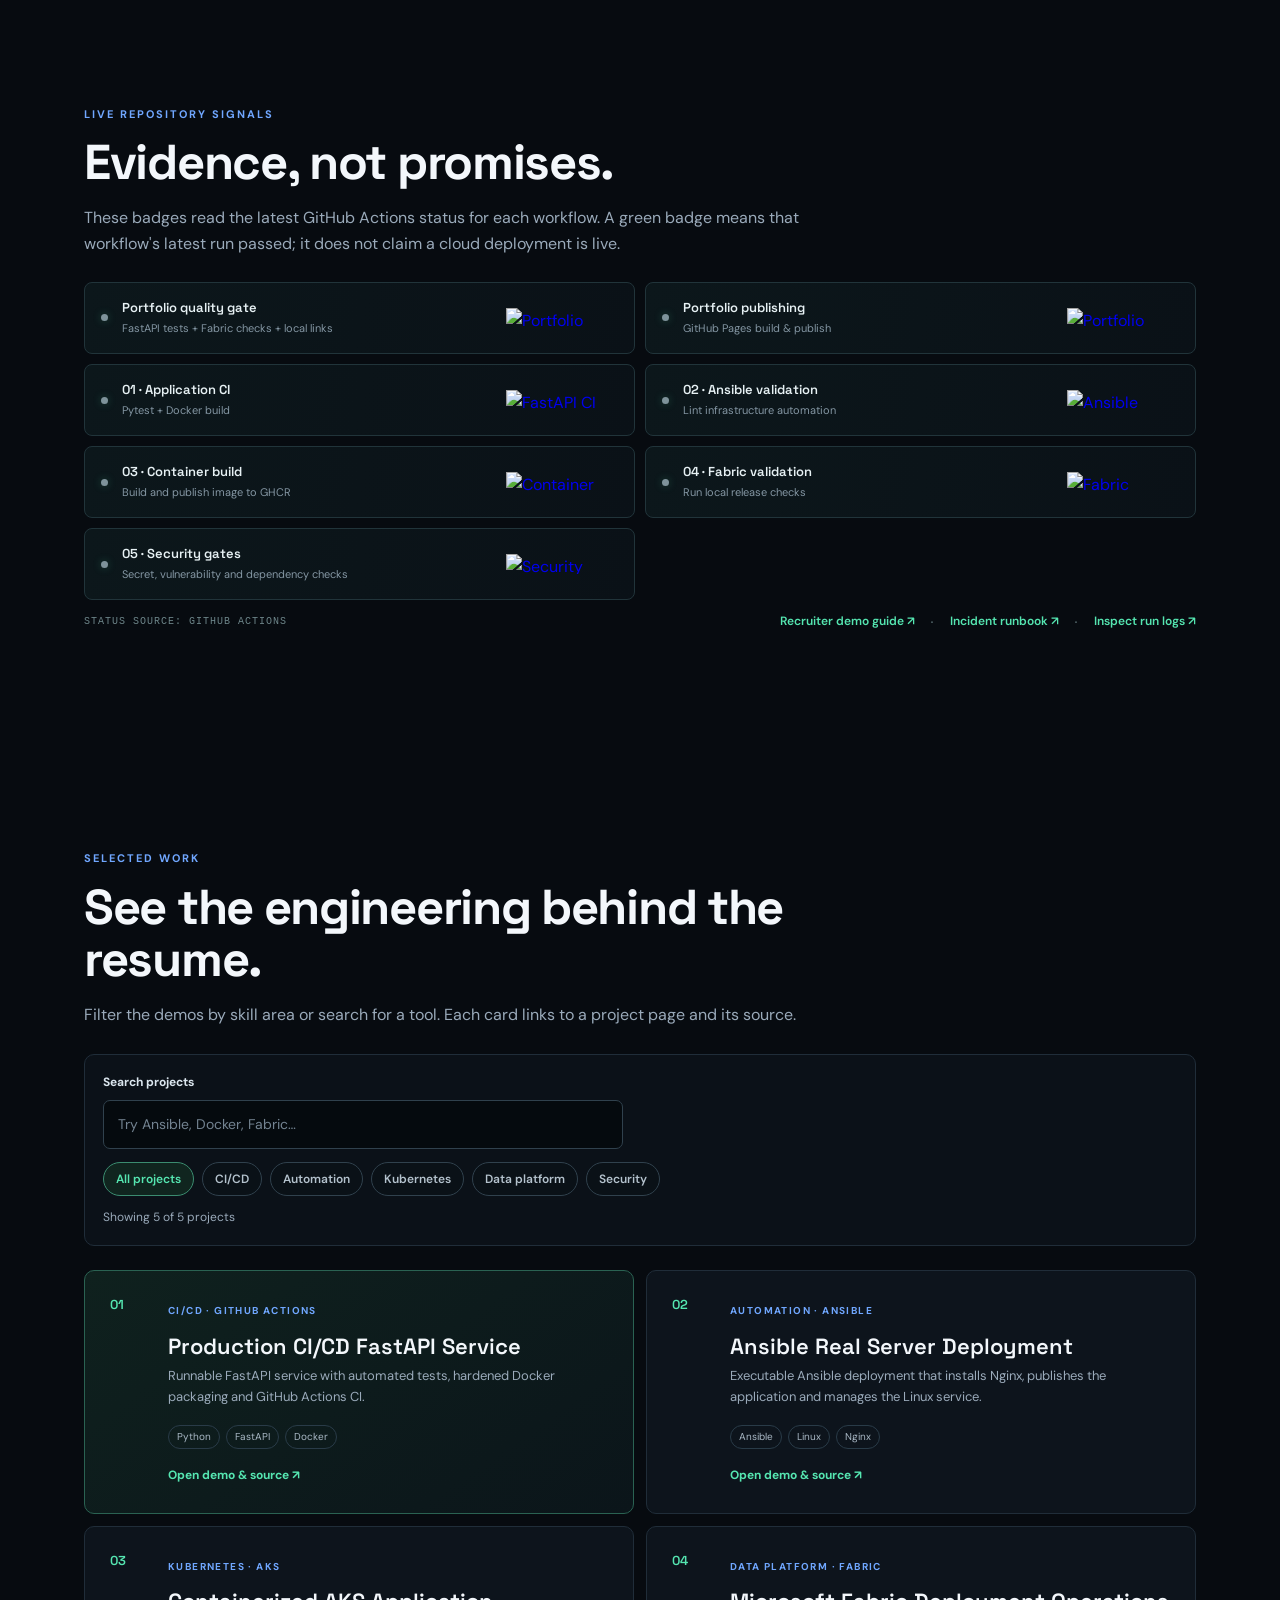
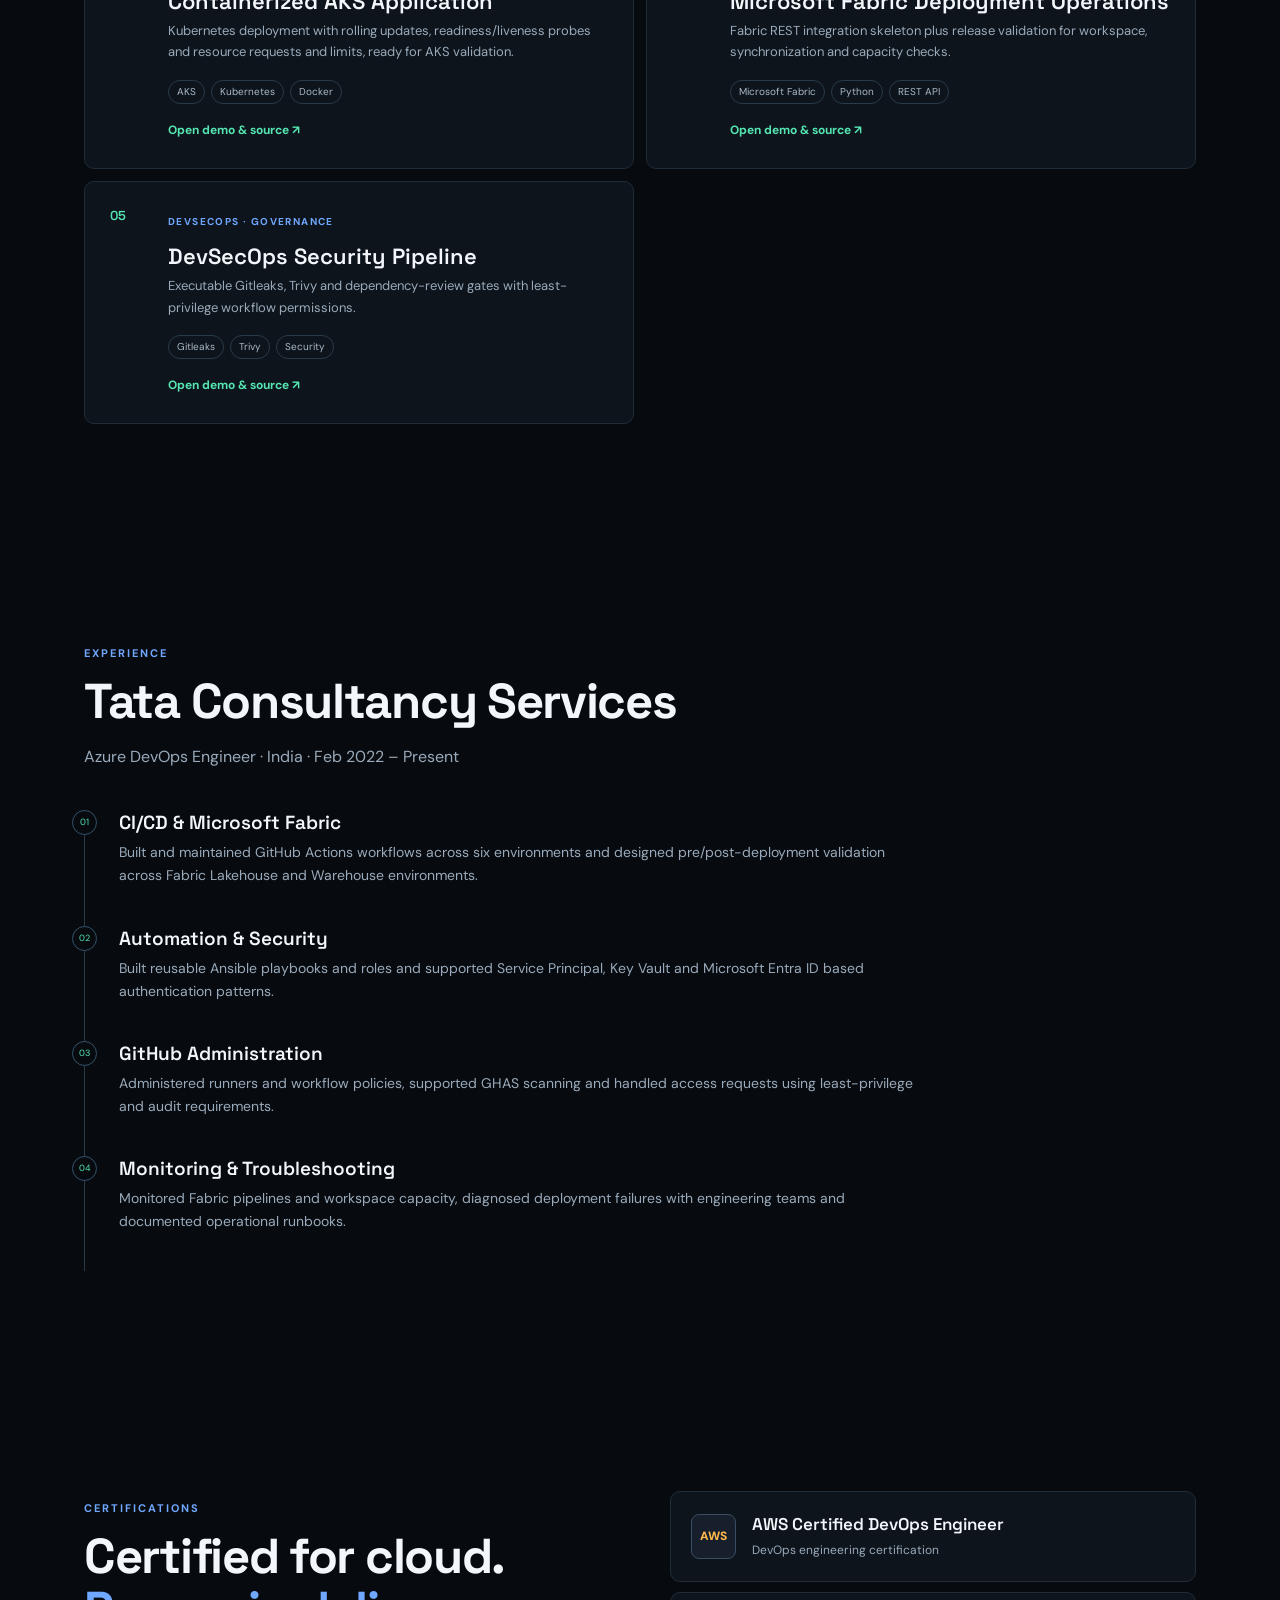
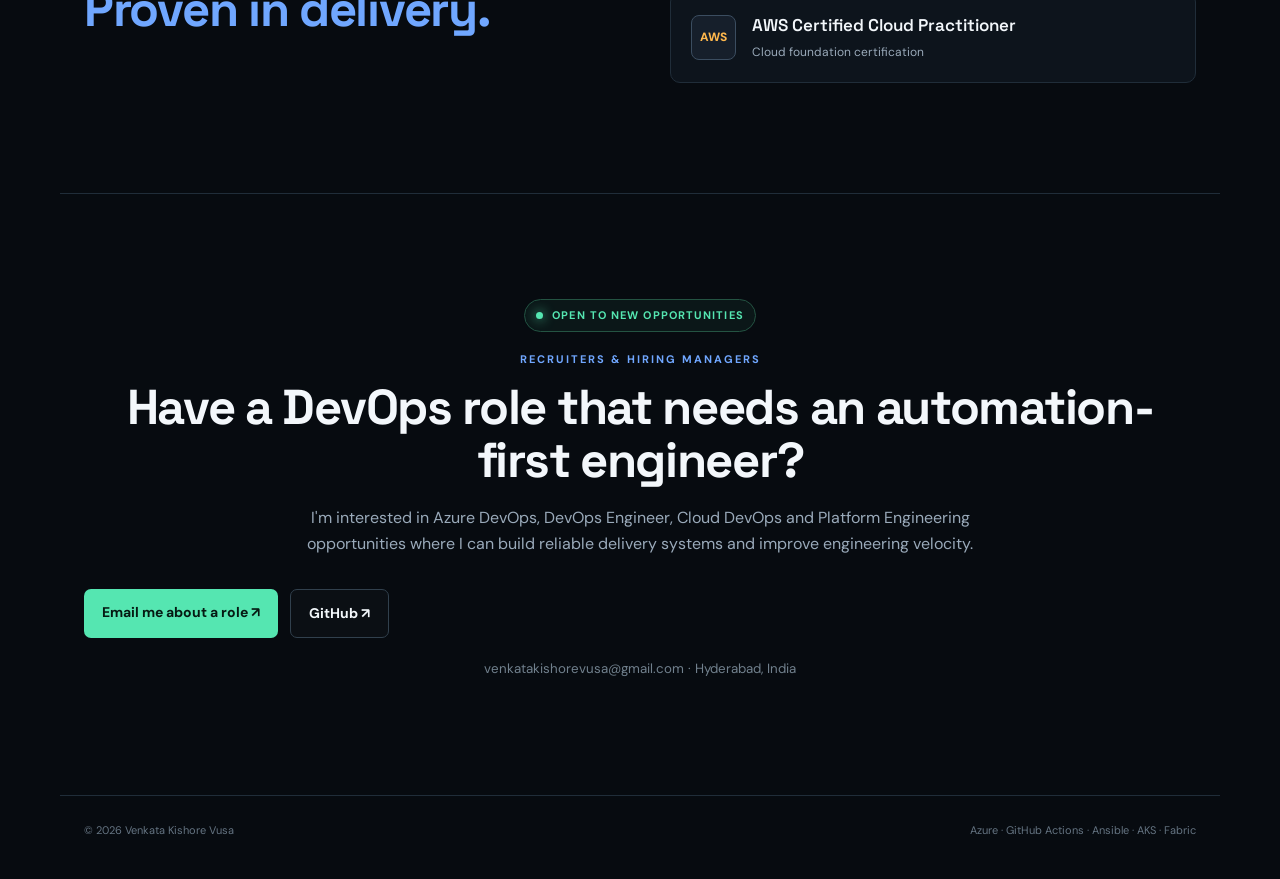
==== commit 1afaec79: "Update portfolio intro to 90 seconds" ====
--- a/index.html
+++ b/index.html
@@ -41,15 +41,15 @@
 </section>
 
 <section id="intro-video" class="section intro-video">
-  <div class="section-title"><p class="eyebrow">MEET THE ENGINEER</p><h2>A 45-second introduction. <span>With an AI presenter avatar.</span></h2><p class="muted">A narrated overview of my approach to secure CI/CD, cloud automation and reliable releases.</p></div>
+  <div class="section-title"><p class="eyebrow">MEET THE ENGINEER</p><h2>A 90-second introduction. <span>With an AI presenter avatar.</span></h2><p class="muted">A narrated overview of my approach to secure CI/CD, cloud automation and reliable releases.</p></div>
   <div class="video-shell">
-    <video controls preload="metadata" playsinline aria-label="45-second portfolio introduction video for Venkata Kishore Vusa">
+    <video controls preload="metadata" playsinline aria-label="90-second portfolio introduction video for Venkata Kishore Vusa">
       <source src="videos/kishore-intro.mp4" type="video/mp4">
       Your browser does not support embedded video. <a href="videos/kishore-intro.mp4">Open the intro video</a>.
     </video>
-    <div class="video-meta"><span><i></i> CINEMATIC MOTION GRAPHICS · AI AVATAR</span><span>45 SEC · MALE NARRATION</span></div>
+    <div class="video-meta"><span><i></i> CINEMATIC MOTION GRAPHICS · AI AVATAR</span><span>90 SEC · MALE NARRATION</span></div>
   </div>
-  <details class="video-transcript"><summary>Read the voiceover transcript</summary><p>I'm Venkata Kishore Vusa, an Azure DevOps and Cloud Engineer based in Hyderabad. I build secure, repeatable delivery pipelines with GitHub Actions, quality gates, and environment approvals. Across Azure and AWS, I use Ansible to automate infrastructure and Docker with Kubernetes to deliver consistent workloads. I also support Microsoft Fabric release operations, validating workspace readiness and data synchronization before deployments. My focus is practical DevSecOps, clear troubleshooting, and reliable releases—not just moving code, but helping teams ship with confidence. Explore my projects, runbooks, and automation on GitHub. Let's build a safer path from code to production.</p></details>
+  <details class="video-transcript"><summary>Read the voiceover transcript</summary><p>I'm Venkata Kishore Vusa, an Azure DevOps and Cloud Engineer based in Hyderabad, India. I enjoy turning complicated release processes into secure, repeatable workflows that help teams ship with confidence. My work focuses on GitHub Actions, YAML-based CI/CD pipelines, deployment approvals, and quality gates across development, testing, and production environments. I work across Azure and AWS, choosing automation and infrastructure as code to make environments more consistent and easier to maintain. Ansible is one of my favorite tools for reducing repetitive configuration tasks and making deployments predictable. I also work with Docker and Kubernetes concepts to package applications, manage rollouts, and improve operational consistency. On the Microsoft Fabric side, I support governed workspace deployments, secret management, and validation of data synchronization before release. Security is part of the delivery process, not an afterthought: I value least-privilege access, protected branches, secrets management, and practical DevSecOps checks. When a deployment fails, I focus on tracing the cause, communicating clearly, and documenting the fix so the team can learn from it. My portfolio includes hands-on examples for CI/CD, Ansible automation, container delivery, Fabric release operations, and security gates. I bring more than four years of experience and a continuous-learning mindset. Explore the projects and runbooks, review the workflow evidence, and connect with me if you're looking for an engineer who cares about reliable releases, cloud automation, and secure delivery. Let's build a safer path from code to production.</p></details>
 </section>
 
 <section id="proof" class="proof">
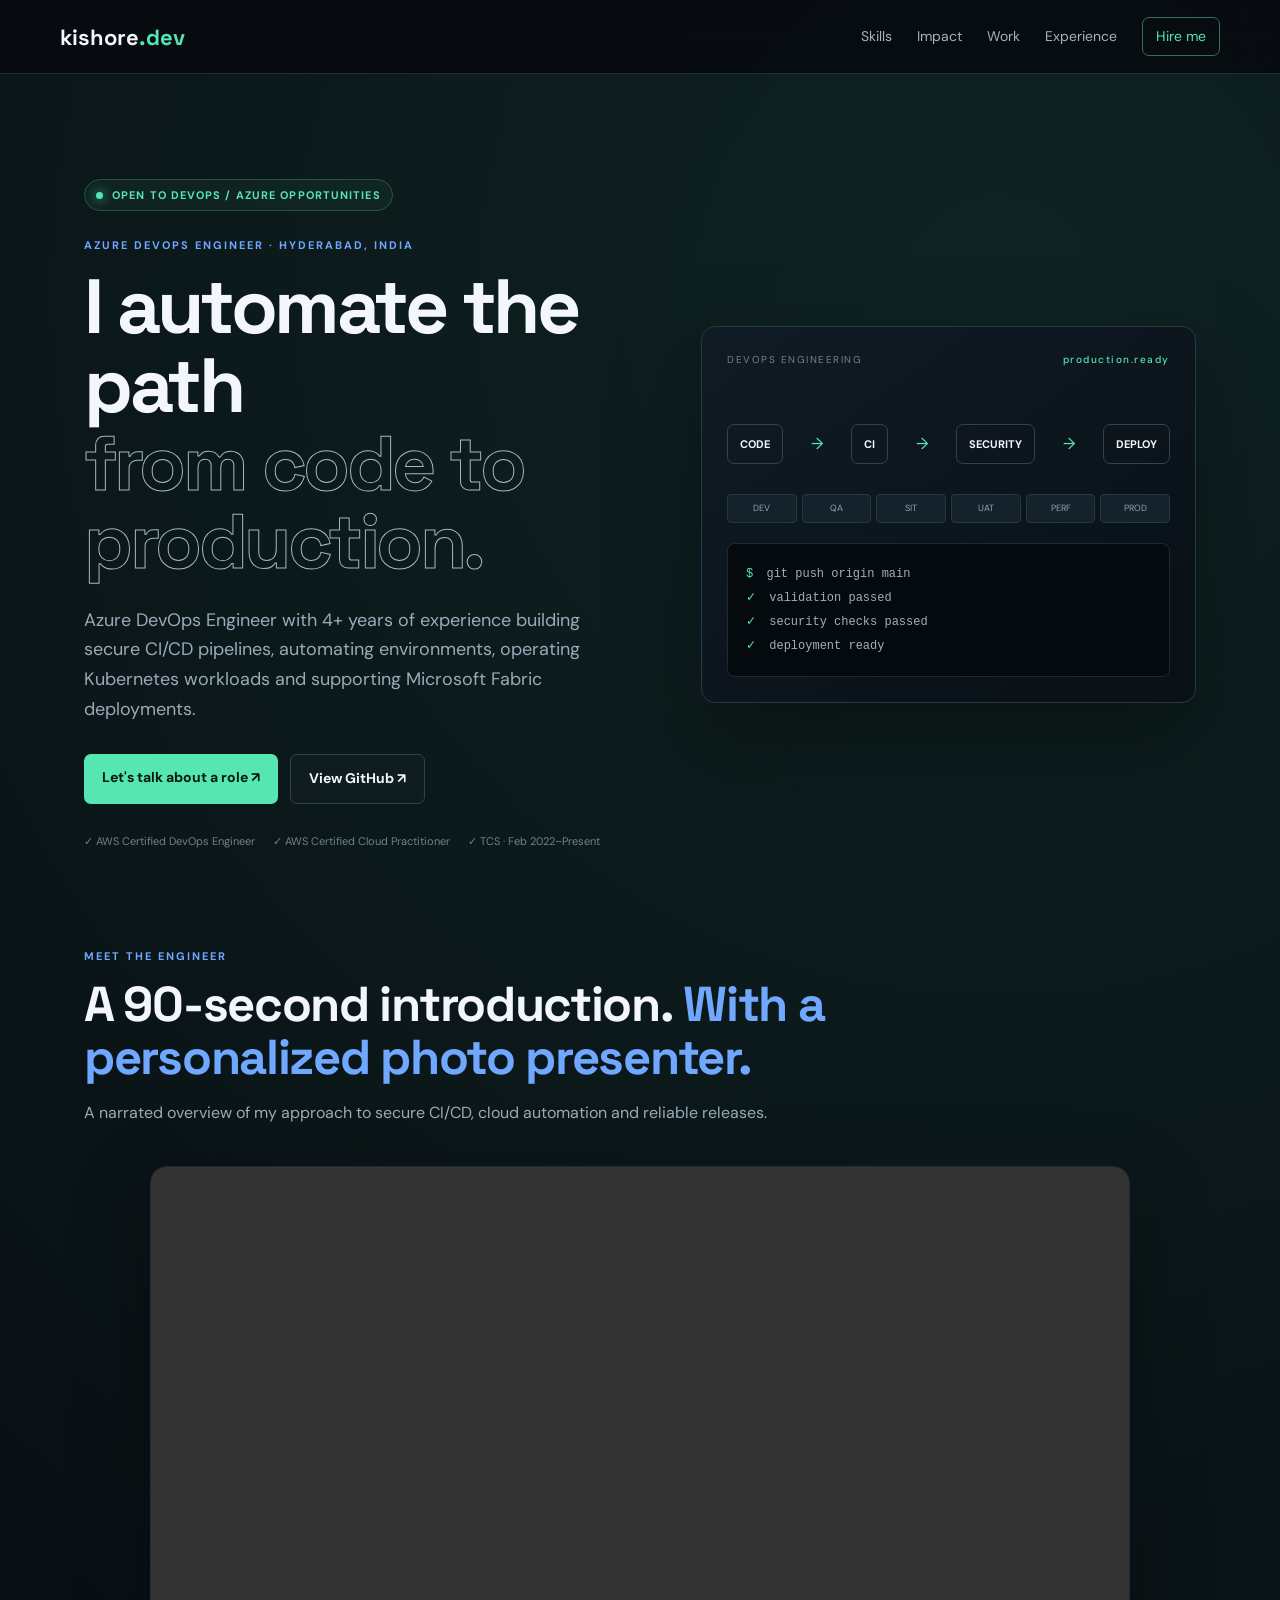
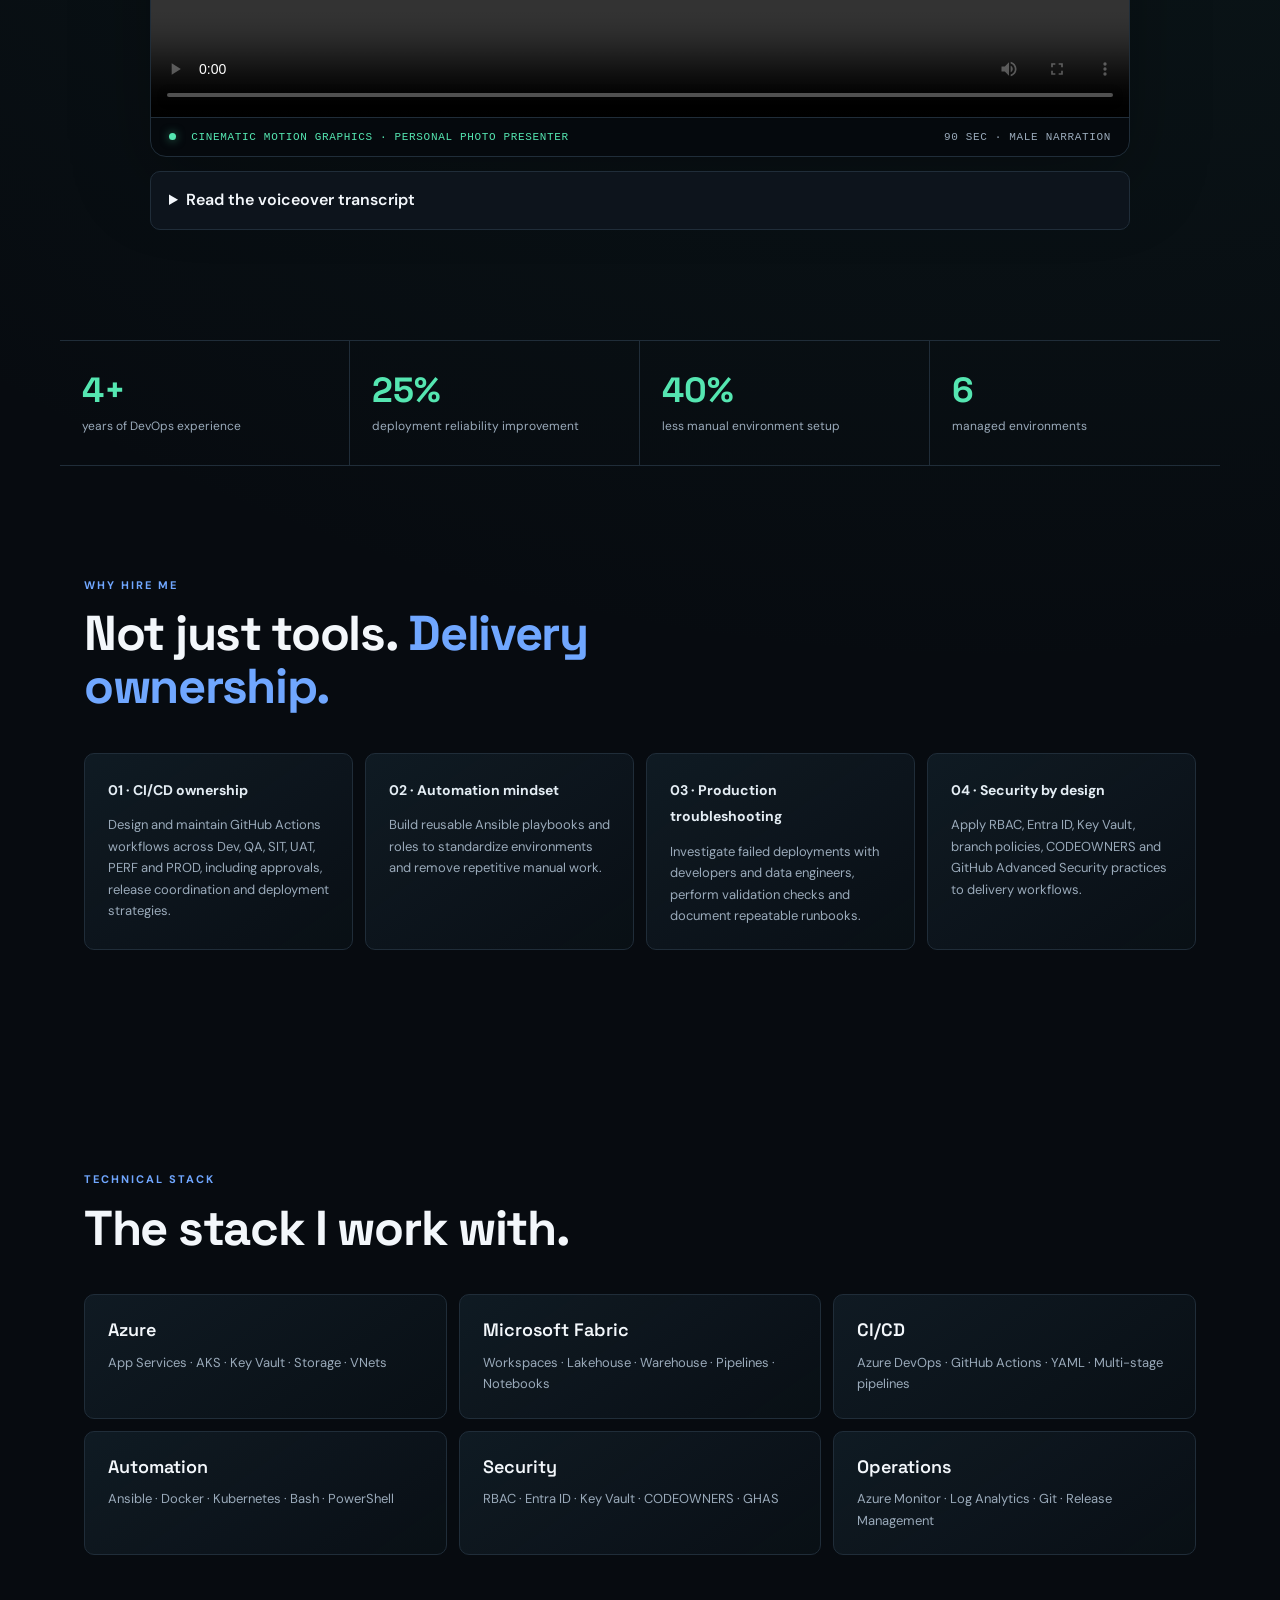
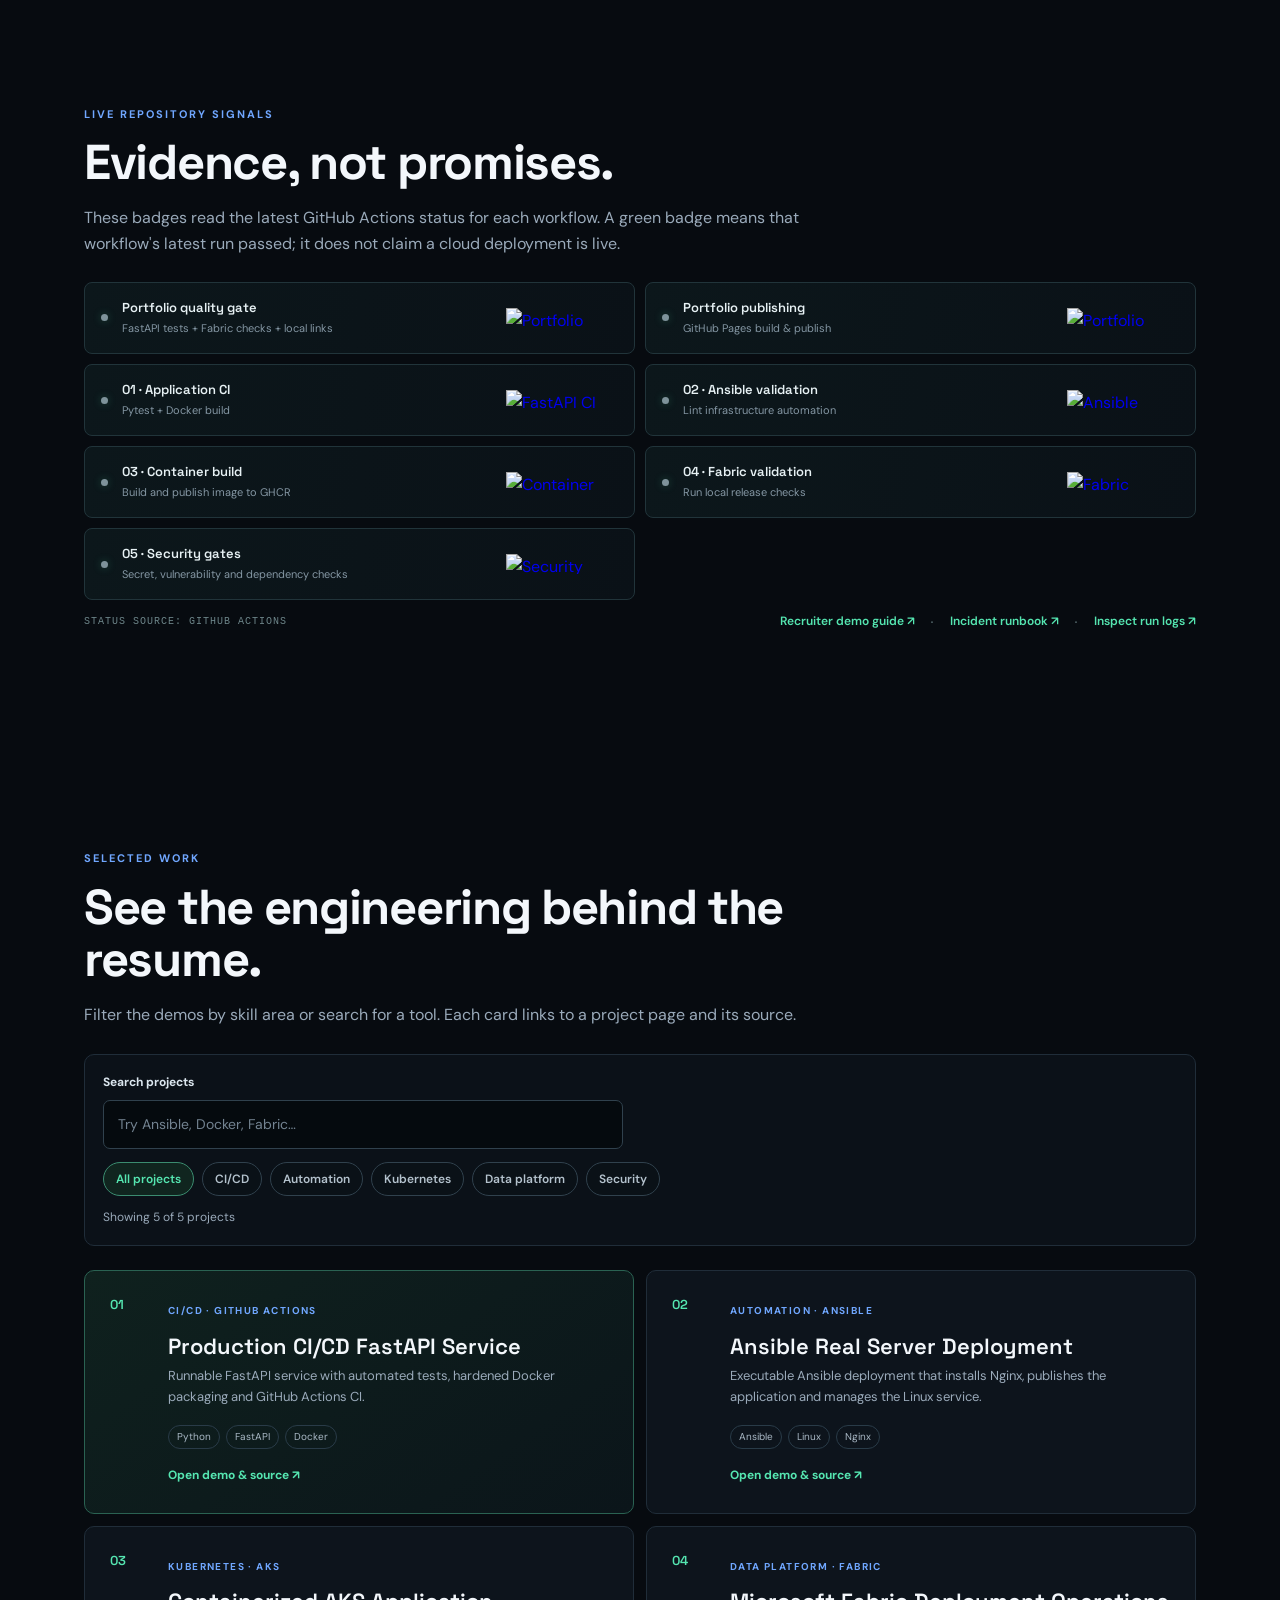
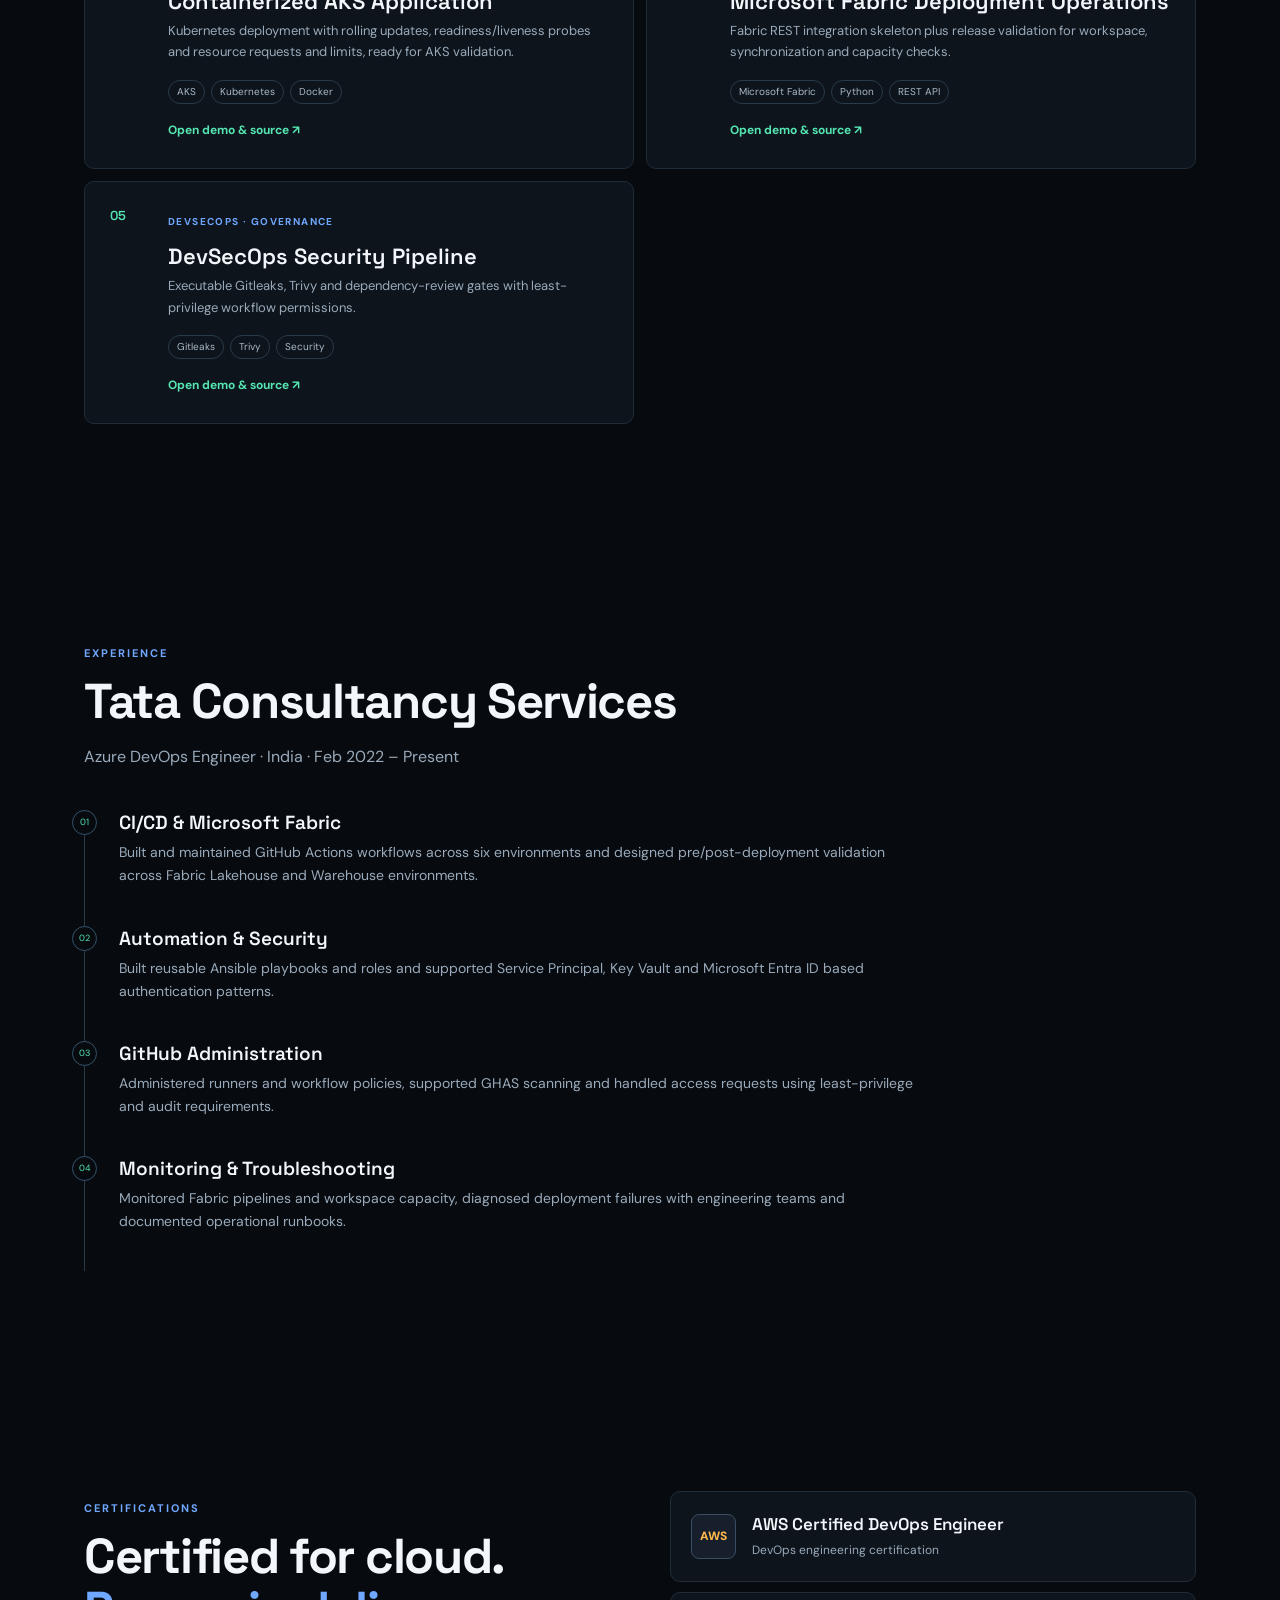
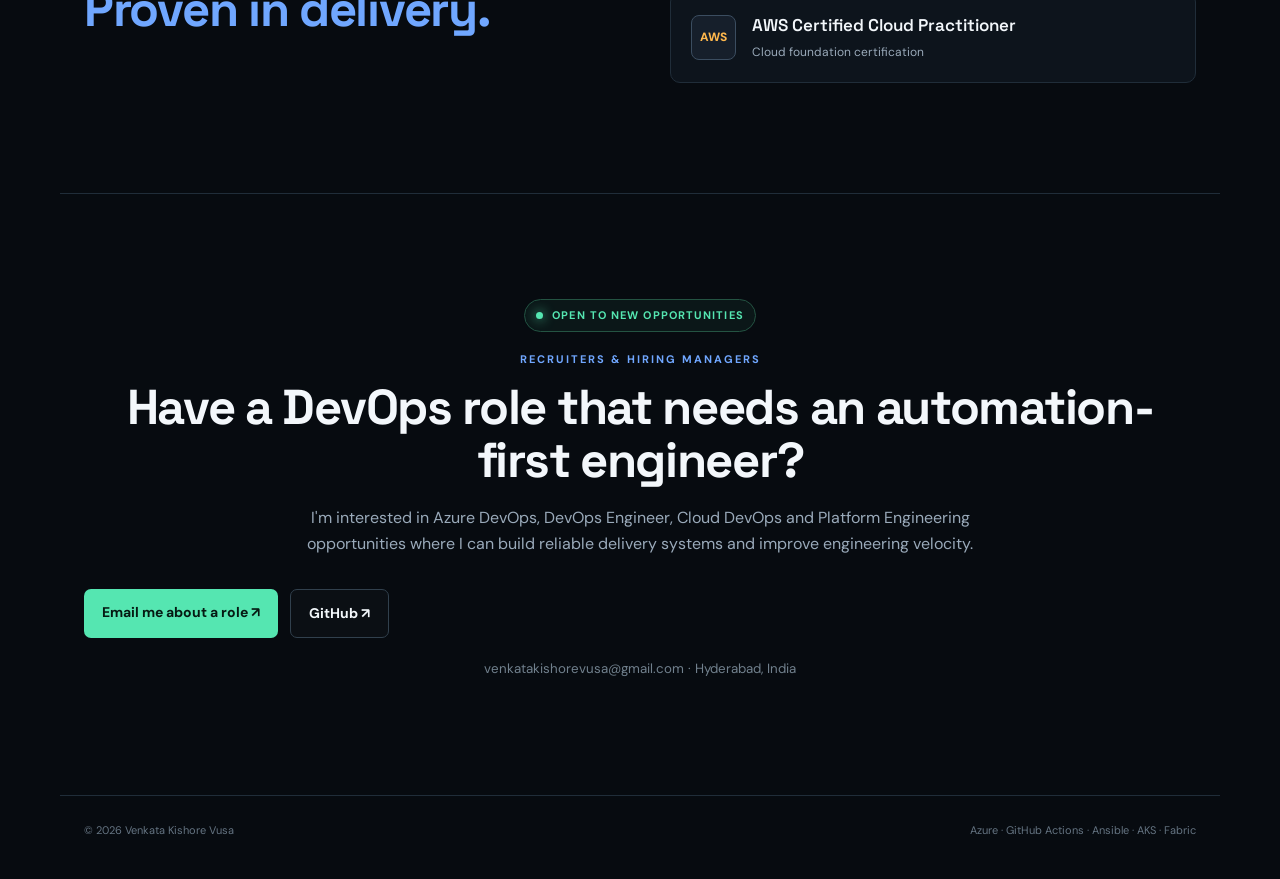
==== commit d4dadb65: "Label intro as personalized photo presenter" ====
--- a/index.html
+++ b/index.html
@@ -41,13 +41,13 @@
 </section>
 
 <section id="intro-video" class="section intro-video">
-  <div class="section-title"><p class="eyebrow">MEET THE ENGINEER</p><h2>A 90-second introduction. <span>With an AI presenter avatar.</span></h2><p class="muted">A narrated overview of my approach to secure CI/CD, cloud automation and reliable releases.</p></div>
+  <div class="section-title"><p class="eyebrow">MEET THE ENGINEER</p><h2>A 90-second introduction. <span>With a personalized photo presenter.</span></h2><p class="muted">A narrated overview of my approach to secure CI/CD, cloud automation and reliable releases.</p></div>
   <div class="video-shell">
     <video controls preload="metadata" playsinline aria-label="90-second portfolio introduction video for Venkata Kishore Vusa">
       <source src="videos/kishore-intro.mp4" type="video/mp4">
       Your browser does not support embedded video. <a href="videos/kishore-intro.mp4">Open the intro video</a>.
     </video>
-    <div class="video-meta"><span><i></i> CINEMATIC MOTION GRAPHICS · AI AVATAR</span><span>90 SEC · MALE NARRATION</span></div>
+    <div class="video-meta"><span><i></i> CINEMATIC MOTION GRAPHICS · PERSONAL PHOTO PRESENTER</span><span>90 SEC · MALE NARRATION</span></div>
   </div>
   <details class="video-transcript"><summary>Read the voiceover transcript</summary><p>I'm Venkata Kishore Vusa, an Azure DevOps and Cloud Engineer based in Hyderabad, India. I enjoy turning complicated release processes into secure, repeatable workflows that help teams ship with confidence. My work focuses on GitHub Actions, YAML-based CI/CD pipelines, deployment approvals, and quality gates across development, testing, and production environments. I work across Azure and AWS, choosing automation and infrastructure as code to make environments more consistent and easier to maintain. Ansible is one of my favorite tools for reducing repetitive configuration tasks and making deployments predictable. I also work with Docker and Kubernetes concepts to package applications, manage rollouts, and improve operational consistency. On the Microsoft Fabric side, I support governed workspace deployments, secret management, and validation of data synchronization before release. Security is part of the delivery process, not an afterthought: I value least-privilege access, protected branches, secrets management, and practical DevSecOps checks. When a deployment fails, I focus on tracing the cause, communicating clearly, and documenting the fix so the team can learn from it. My portfolio includes hands-on examples for CI/CD, Ansible automation, container delivery, Fabric release operations, and security gates. I bring more than four years of experience and a continuous-learning mindset. Explore the projects and runbooks, review the workflow evidence, and connect with me if you're looking for an engineer who cares about reliable releases, cloud automation, and secure delivery. Let's build a safer path from code to production.</p></details>
 </section>
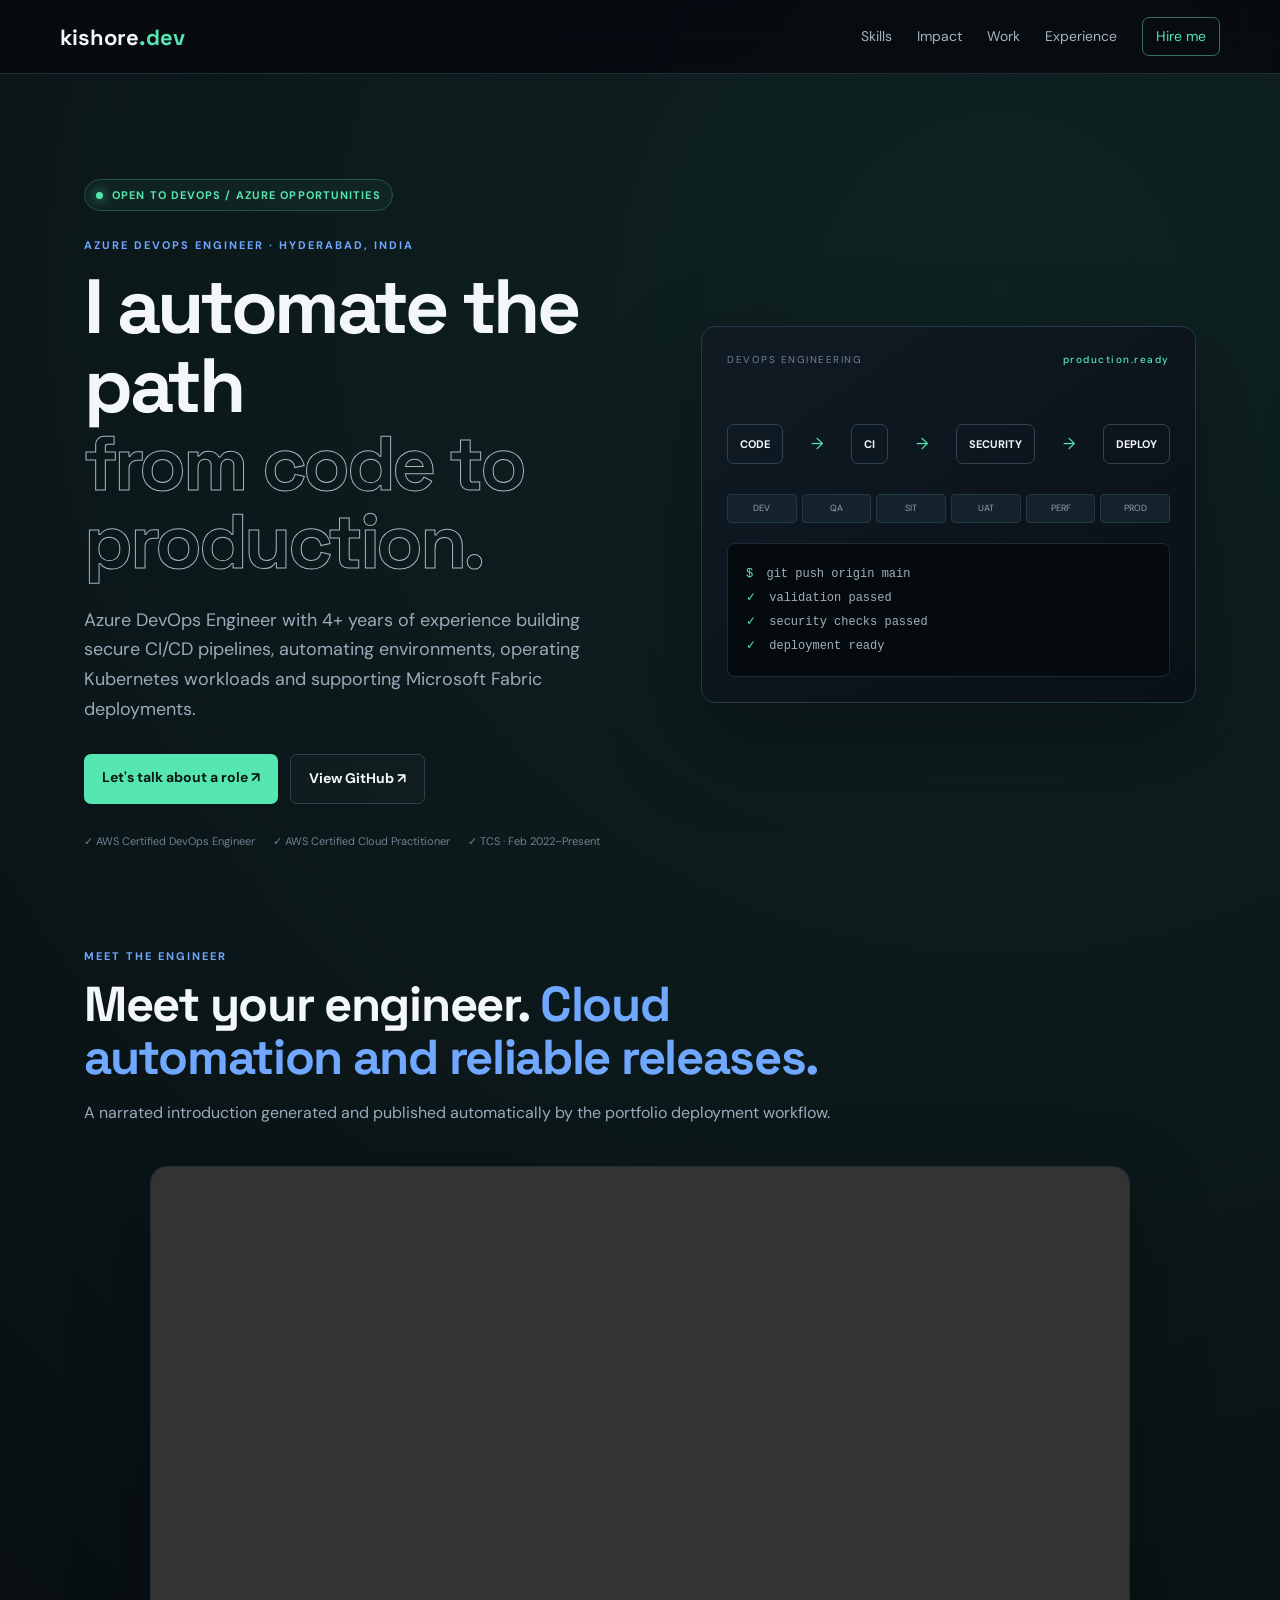
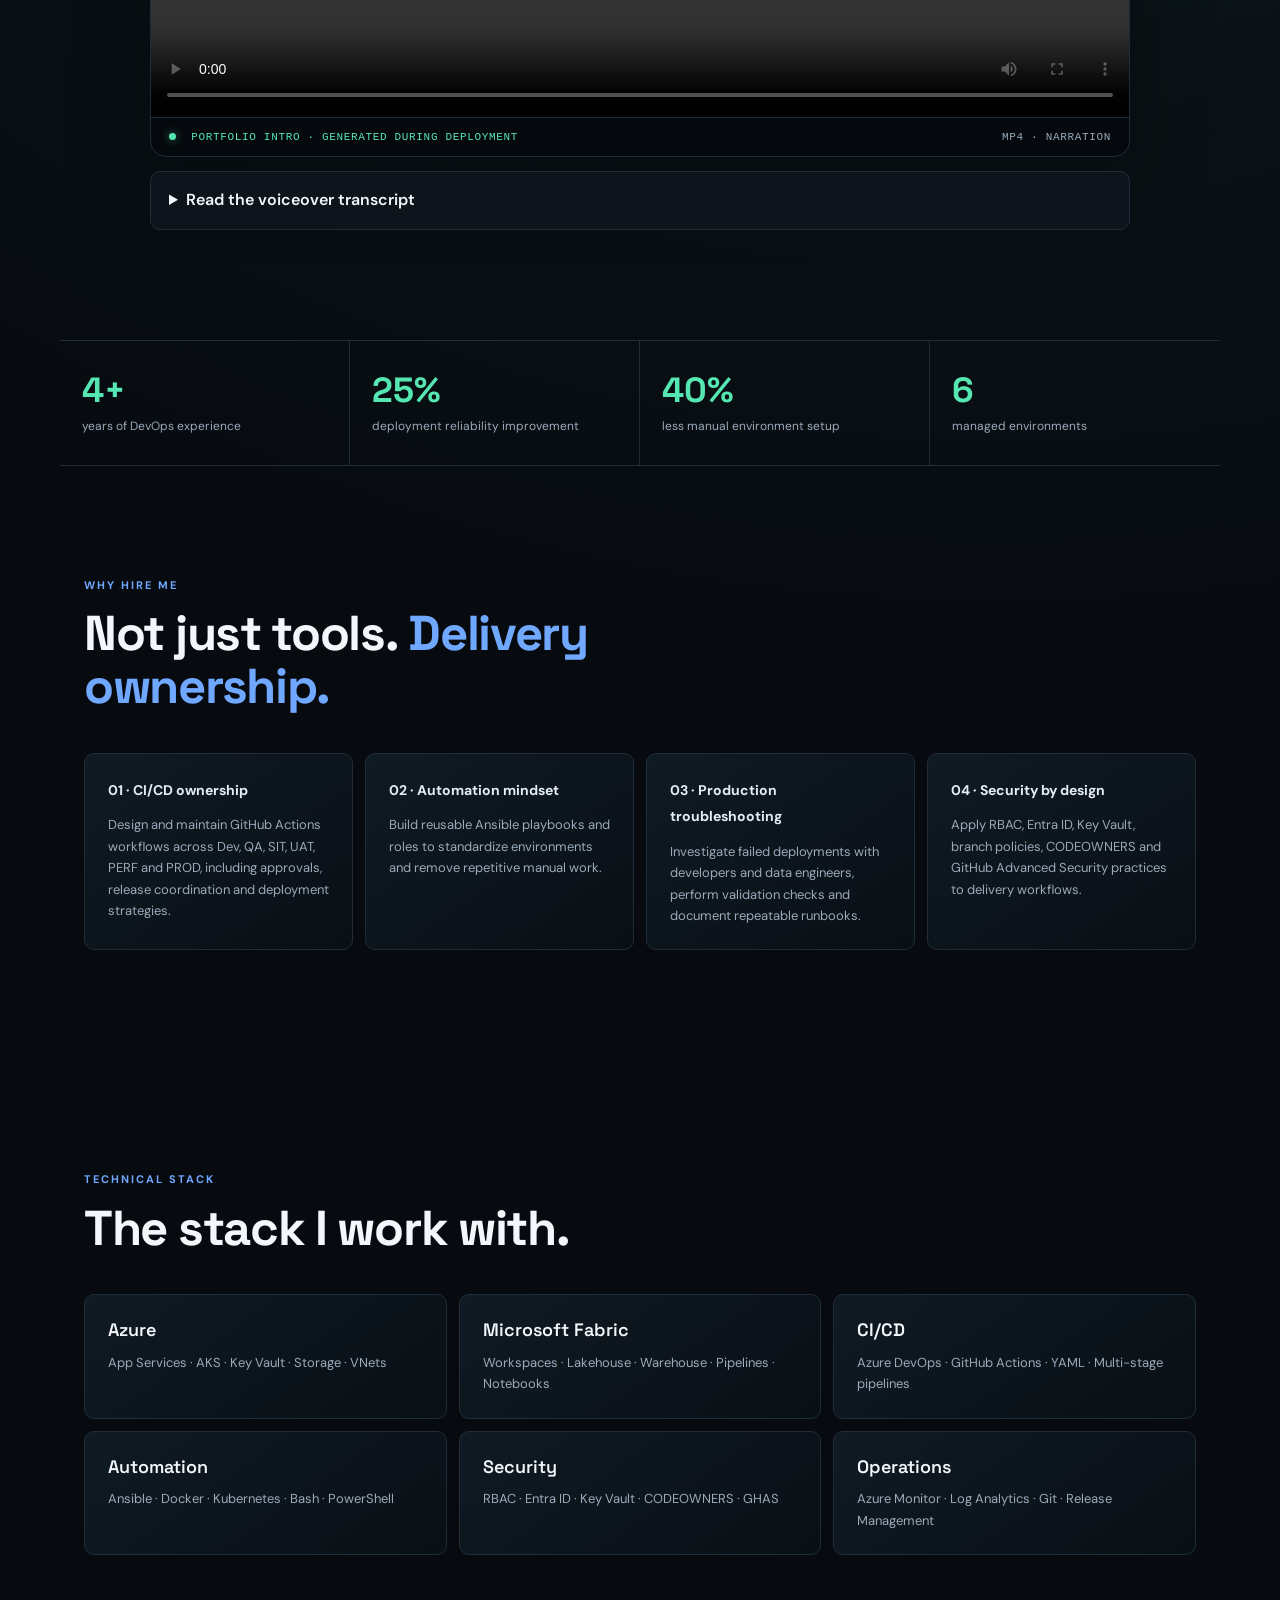
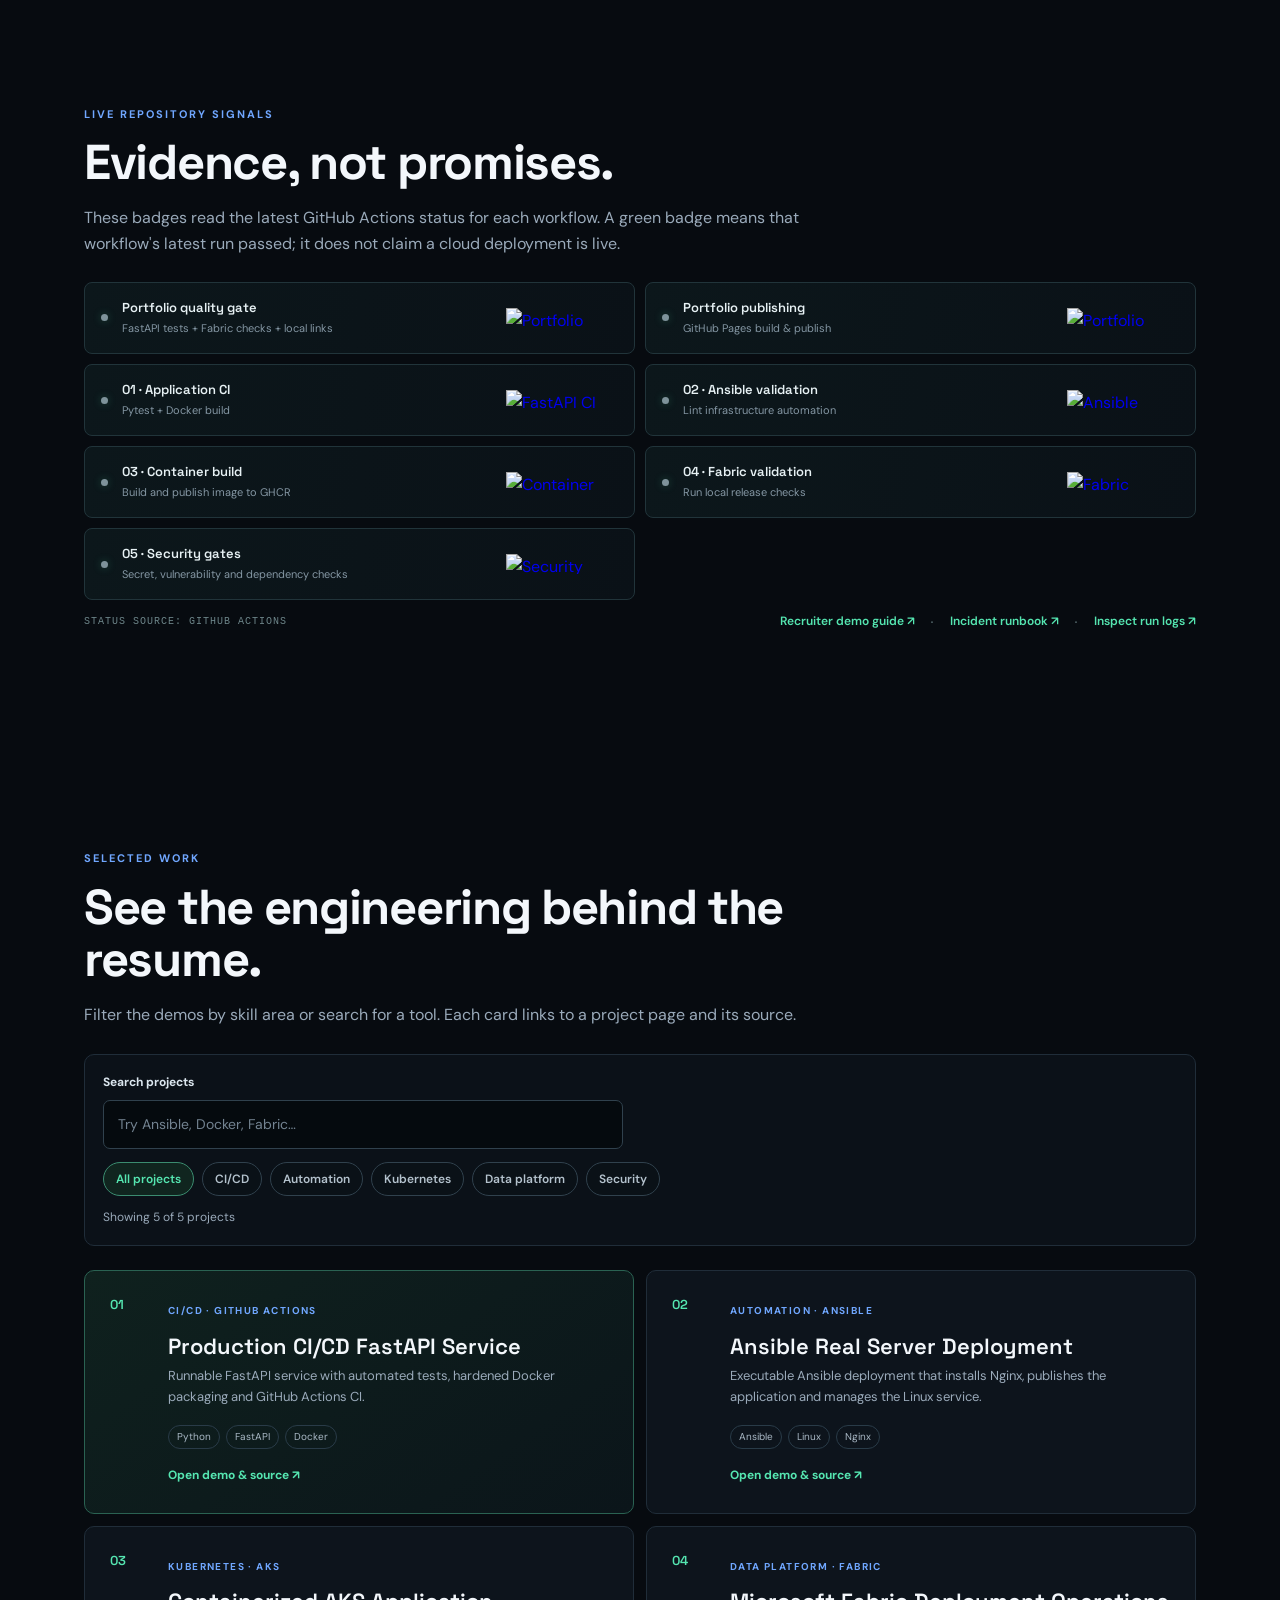
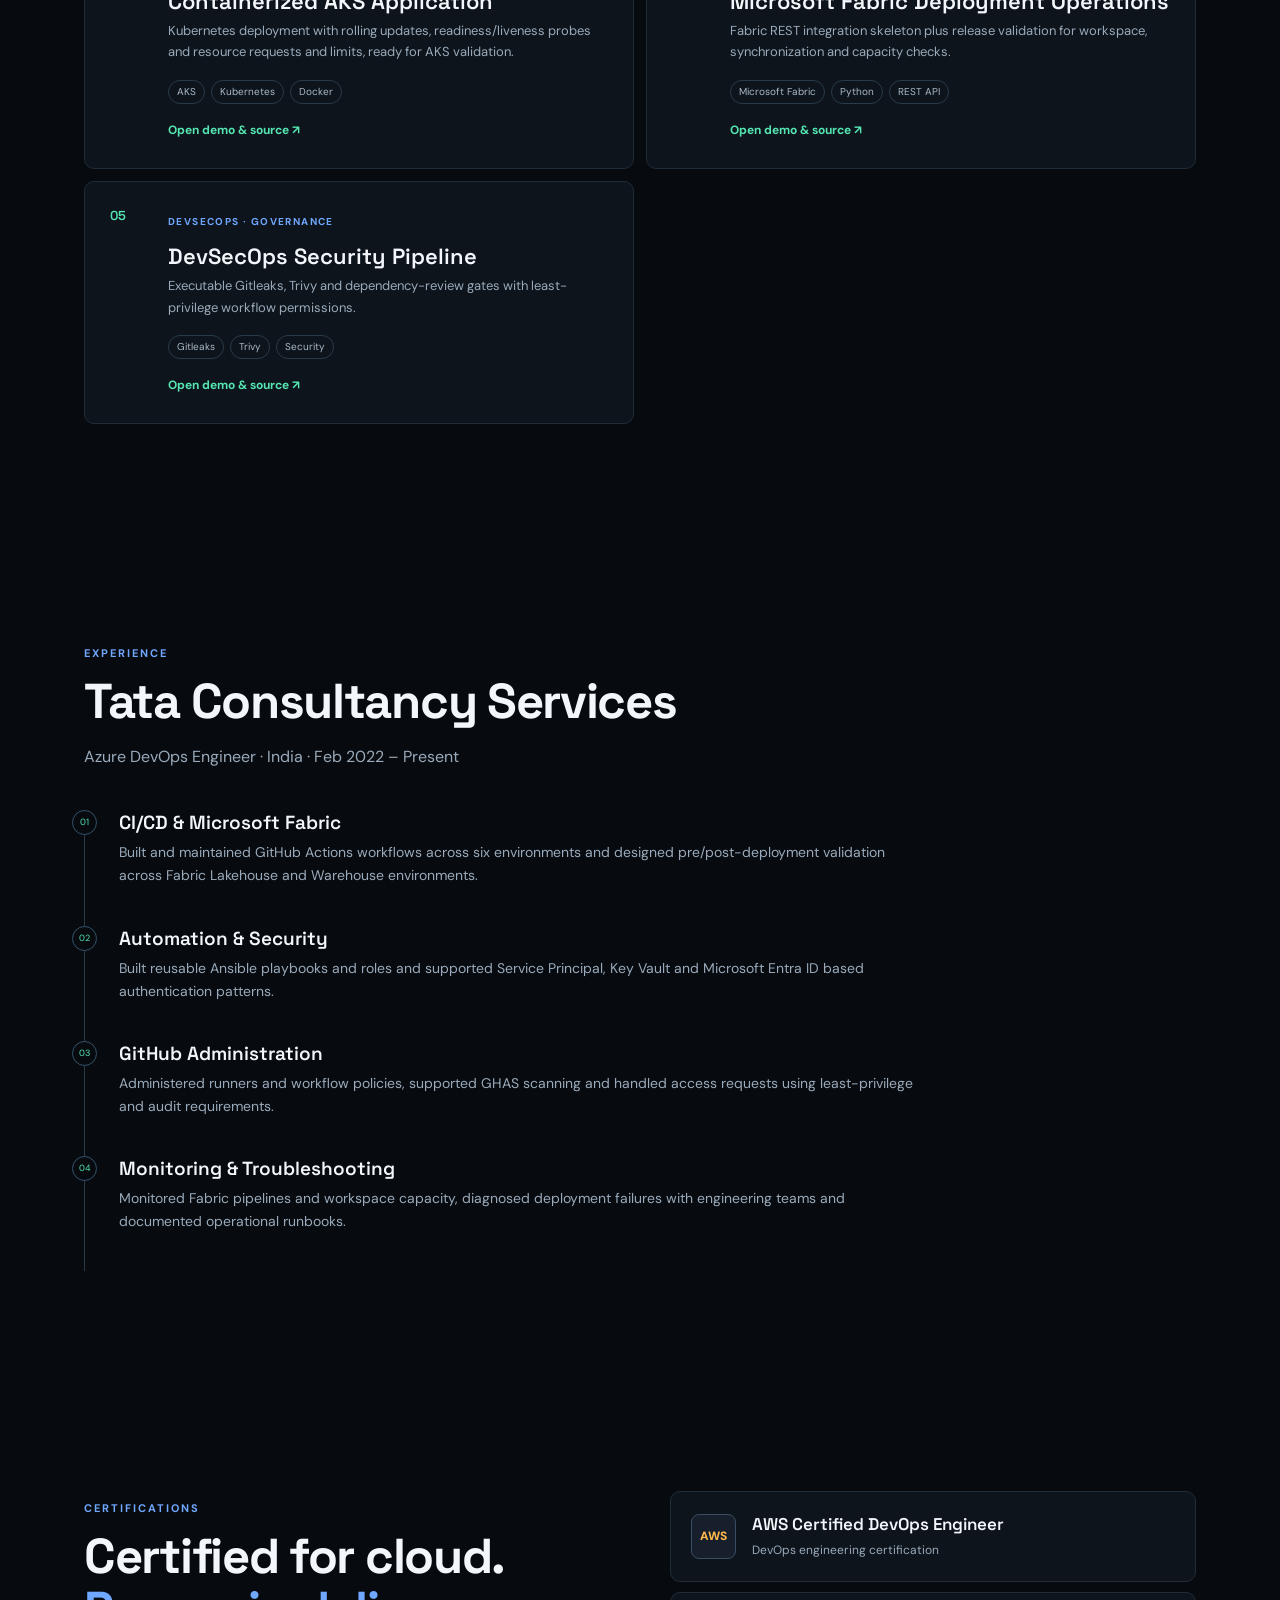
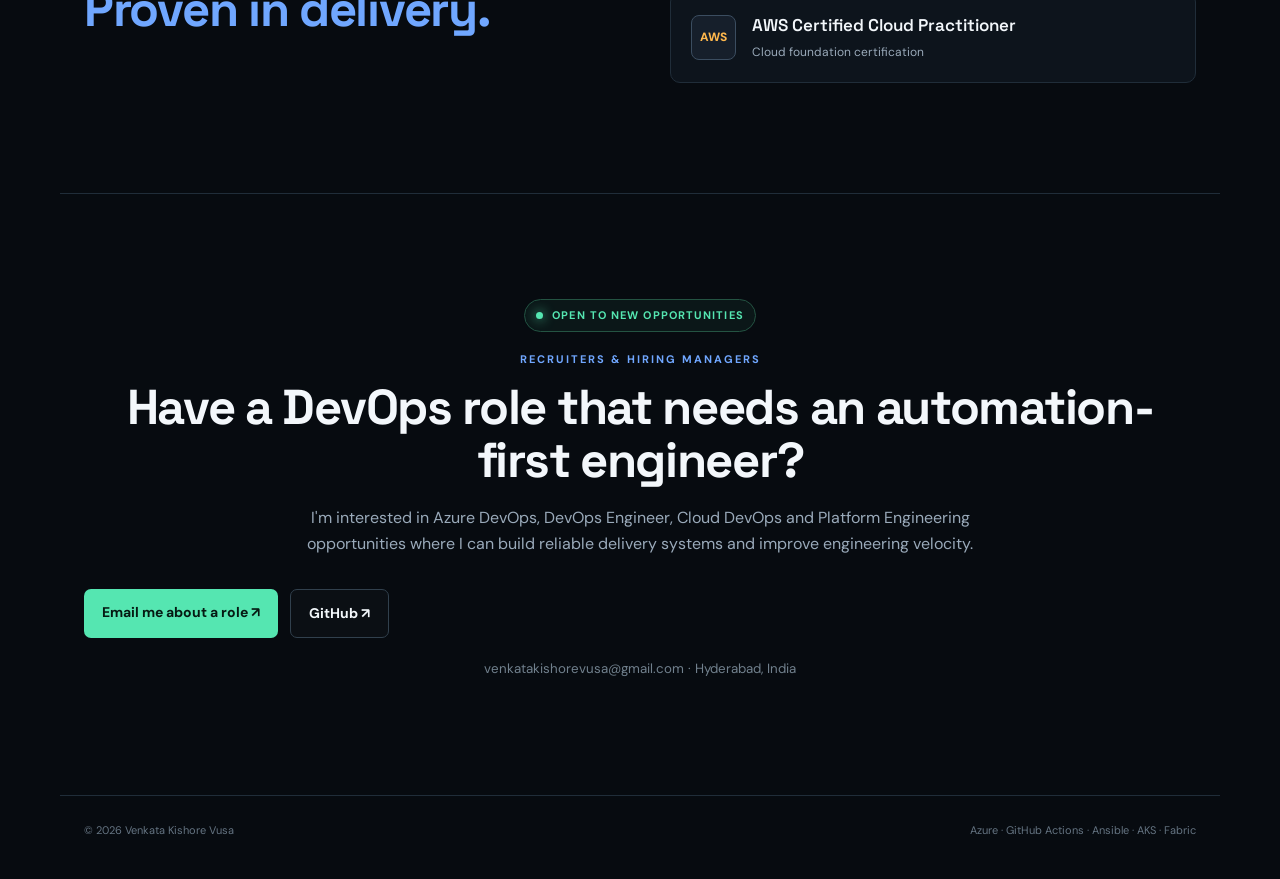
==== commit 11017c51: "Refresh portfolio intro section and trigger Pages deployment" ====
--- a/index.html
+++ b/index.html
@@ -41,13 +41,13 @@
 </section>
 
 <section id="intro-video" class="section intro-video">
-  <div class="section-title"><p class="eyebrow">MEET THE ENGINEER</p><h2>A 90-second introduction. <span>With a personalized photo presenter.</span></h2><p class="muted">A narrated overview of my approach to secure CI/CD, cloud automation and reliable releases.</p></div>
+  <div class="section-title"><p class="eyebrow">MEET THE ENGINEER</p><h2>Meet your engineer. <span>Cloud automation and reliable releases.</span></h2><p class="muted">A narrated introduction generated and published automatically by the portfolio deployment workflow.</p></div>
   <div class="video-shell">
     <video controls preload="metadata" playsinline aria-label="90-second portfolio introduction video for Venkata Kishore Vusa">
       <source src="videos/kishore-intro.mp4" type="video/mp4">
       Your browser does not support embedded video. <a href="videos/kishore-intro.mp4">Open the intro video</a>.
     </video>
-    <div class="video-meta"><span><i></i> CINEMATIC MOTION GRAPHICS · PERSONAL PHOTO PRESENTER</span><span>90 SEC · MALE NARRATION</span></div>
+    <div class="video-meta"><span><i></i> PORTFOLIO INTRO · GENERATED DURING DEPLOYMENT</span><span>MP4 · NARRATION</span></div>
   </div>
   <details class="video-transcript"><summary>Read the voiceover transcript</summary><p>I'm Venkata Kishore Vusa, an Azure DevOps and Cloud Engineer based in Hyderabad, India. I enjoy turning complicated release processes into secure, repeatable workflows that help teams ship with confidence. My work focuses on GitHub Actions, YAML-based CI/CD pipelines, deployment approvals, and quality gates across development, testing, and production environments. I work across Azure and AWS, choosing automation and infrastructure as code to make environments more consistent and easier to maintain. Ansible is one of my favorite tools for reducing repetitive configuration tasks and making deployments predictable. I also work with Docker and Kubernetes concepts to package applications, manage rollouts, and improve operational consistency. On the Microsoft Fabric side, I support governed workspace deployments, secret management, and validation of data synchronization before release. Security is part of the delivery process, not an afterthought: I value least-privilege access, protected branches, secrets management, and practical DevSecOps checks. When a deployment fails, I focus on tracing the cause, communicating clearly, and documenting the fix so the team can learn from it. My portfolio includes hands-on examples for CI/CD, Ansible automation, container delivery, Fabric release operations, and security gates. I bring more than four years of experience and a continuous-learning mindset. Explore the projects and runbooks, review the workflow evidence, and connect with me if you're looking for an engineer who cares about reliable releases, cloud automation, and secure delivery. Let's build a safer path from code to production.</p></details>
 </section>
--- a/styles.css
+++ b/styles.css
@@ -34,7 +34,7 @@
 @media(max-width:520px){.project-controls{padding:13px}.filter-btn{padding:7px 10px}}
 
 /* Portfolio intro video */
-.intro-video{padding-top:12px}
+.intro-video{padding-top:12px;scroll-margin-top:110px}
 .video-shell{max-width:980px;margin:30px auto 0;border:1px solid var(--line);border-radius:16px;overflow:hidden;background:#05090d;box-shadow:0 24px 80px rgba(0,0,0,.28)}
 .video-shell video{display:block;width:100%;aspect-ratio:16/9;background:#070b10}
 .video-meta{display:flex;justify-content:space-between;gap:14px;flex-wrap:wrap;padding:13px 18px;border-top:1px solid var(--line);font:11px ui-monospace,monospace;letter-spacing:.06em;color:var(--muted)}
